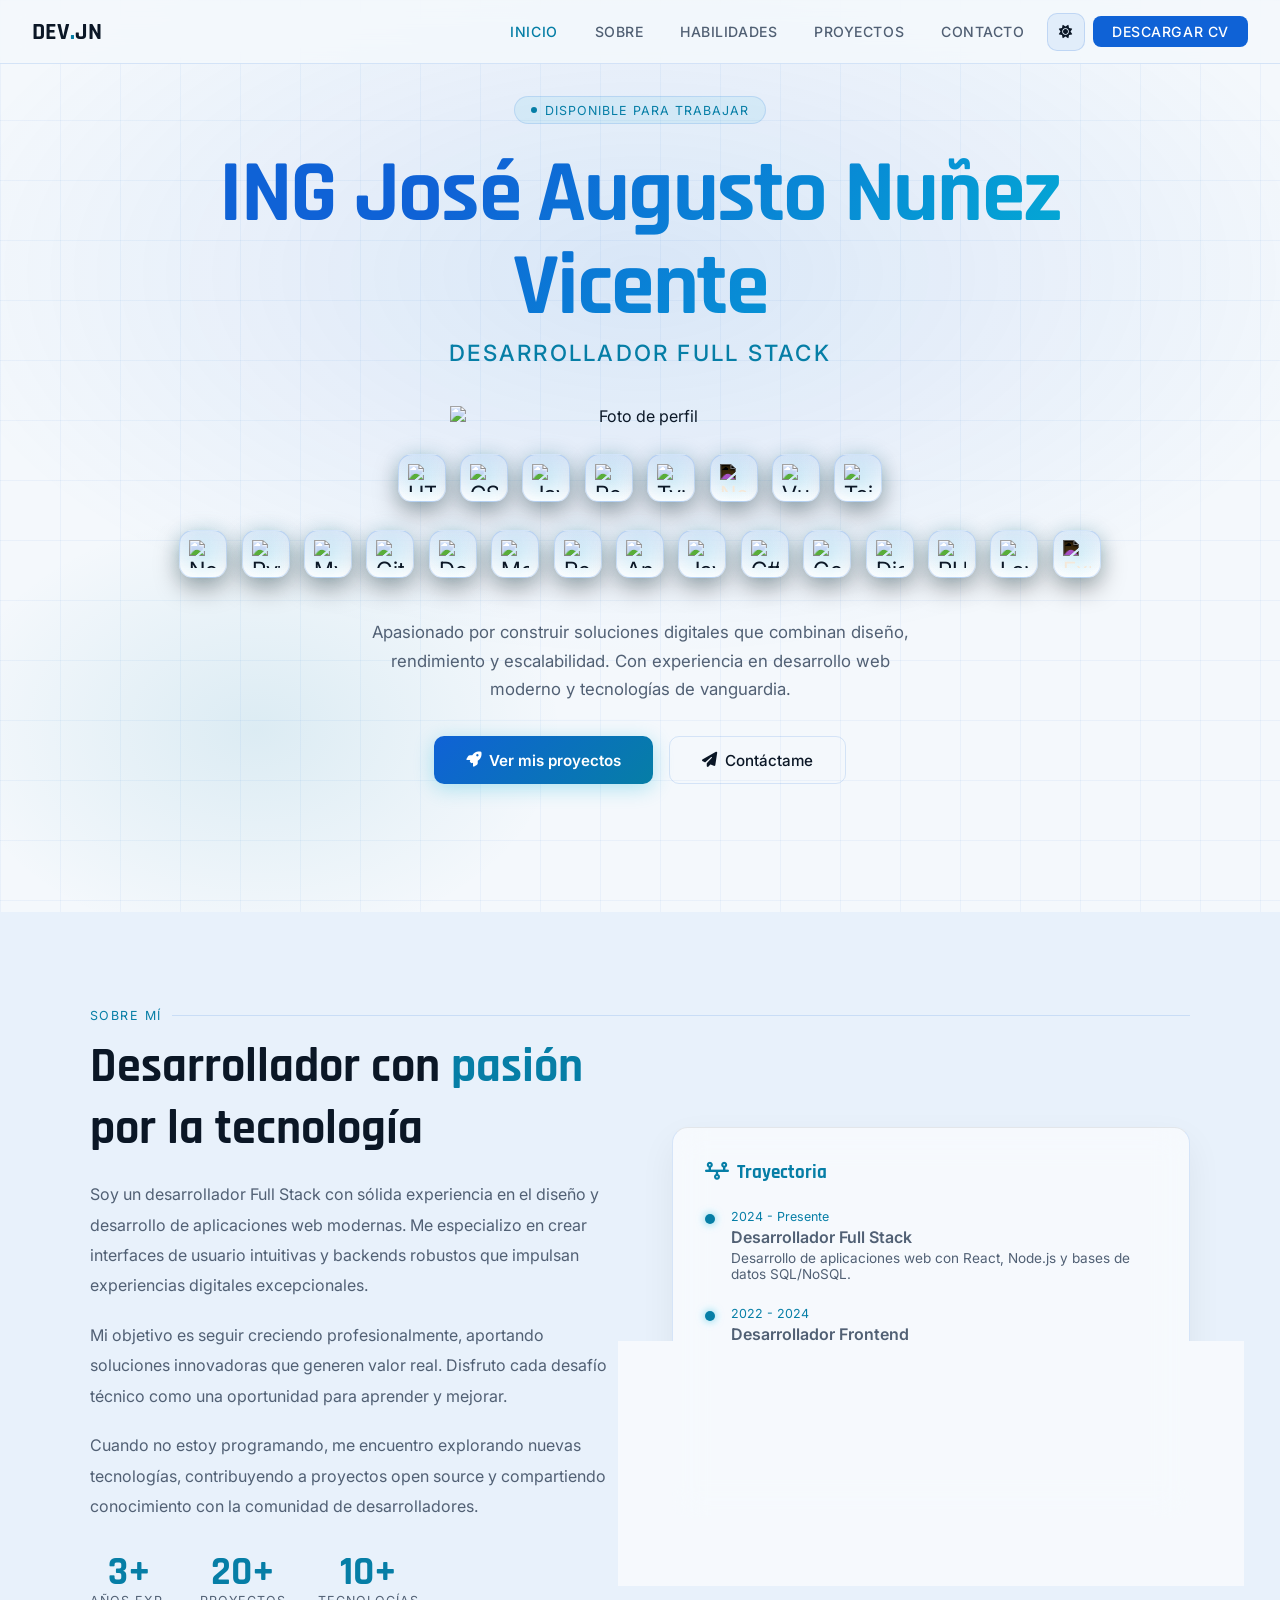
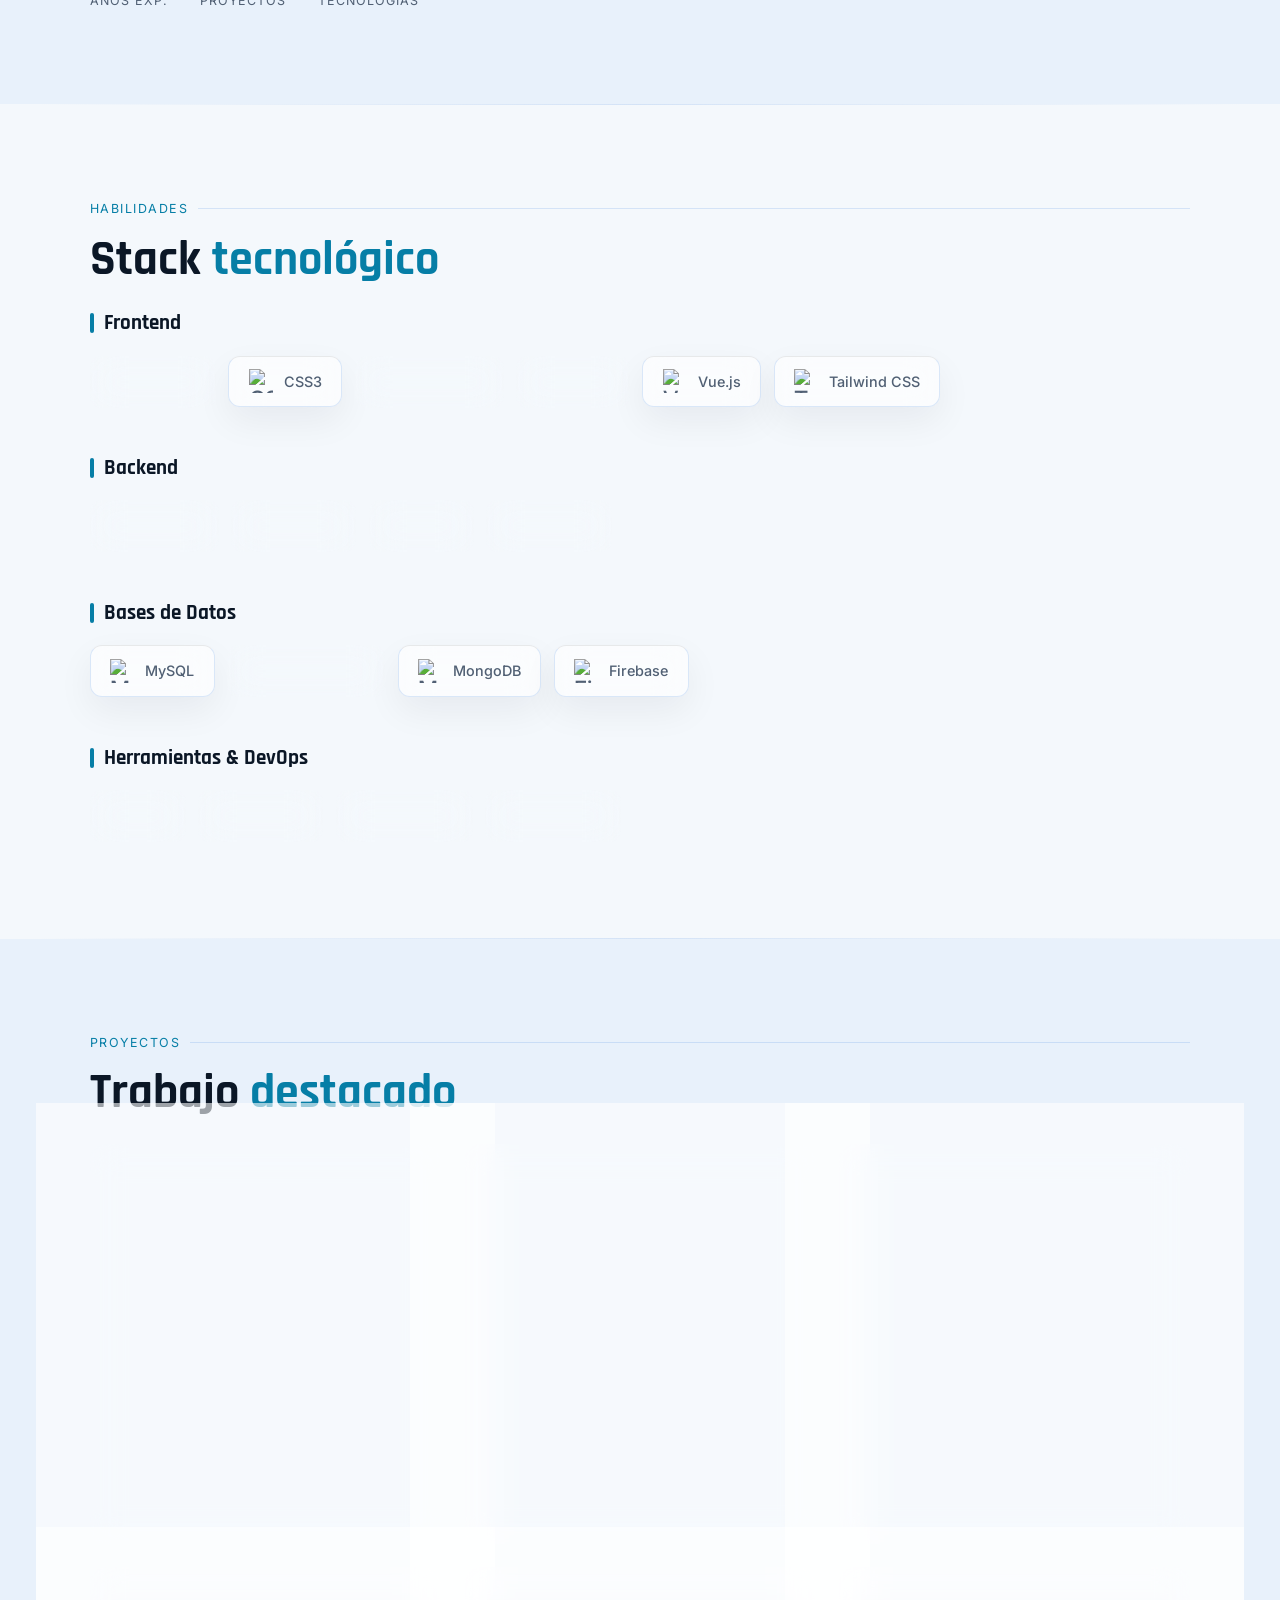
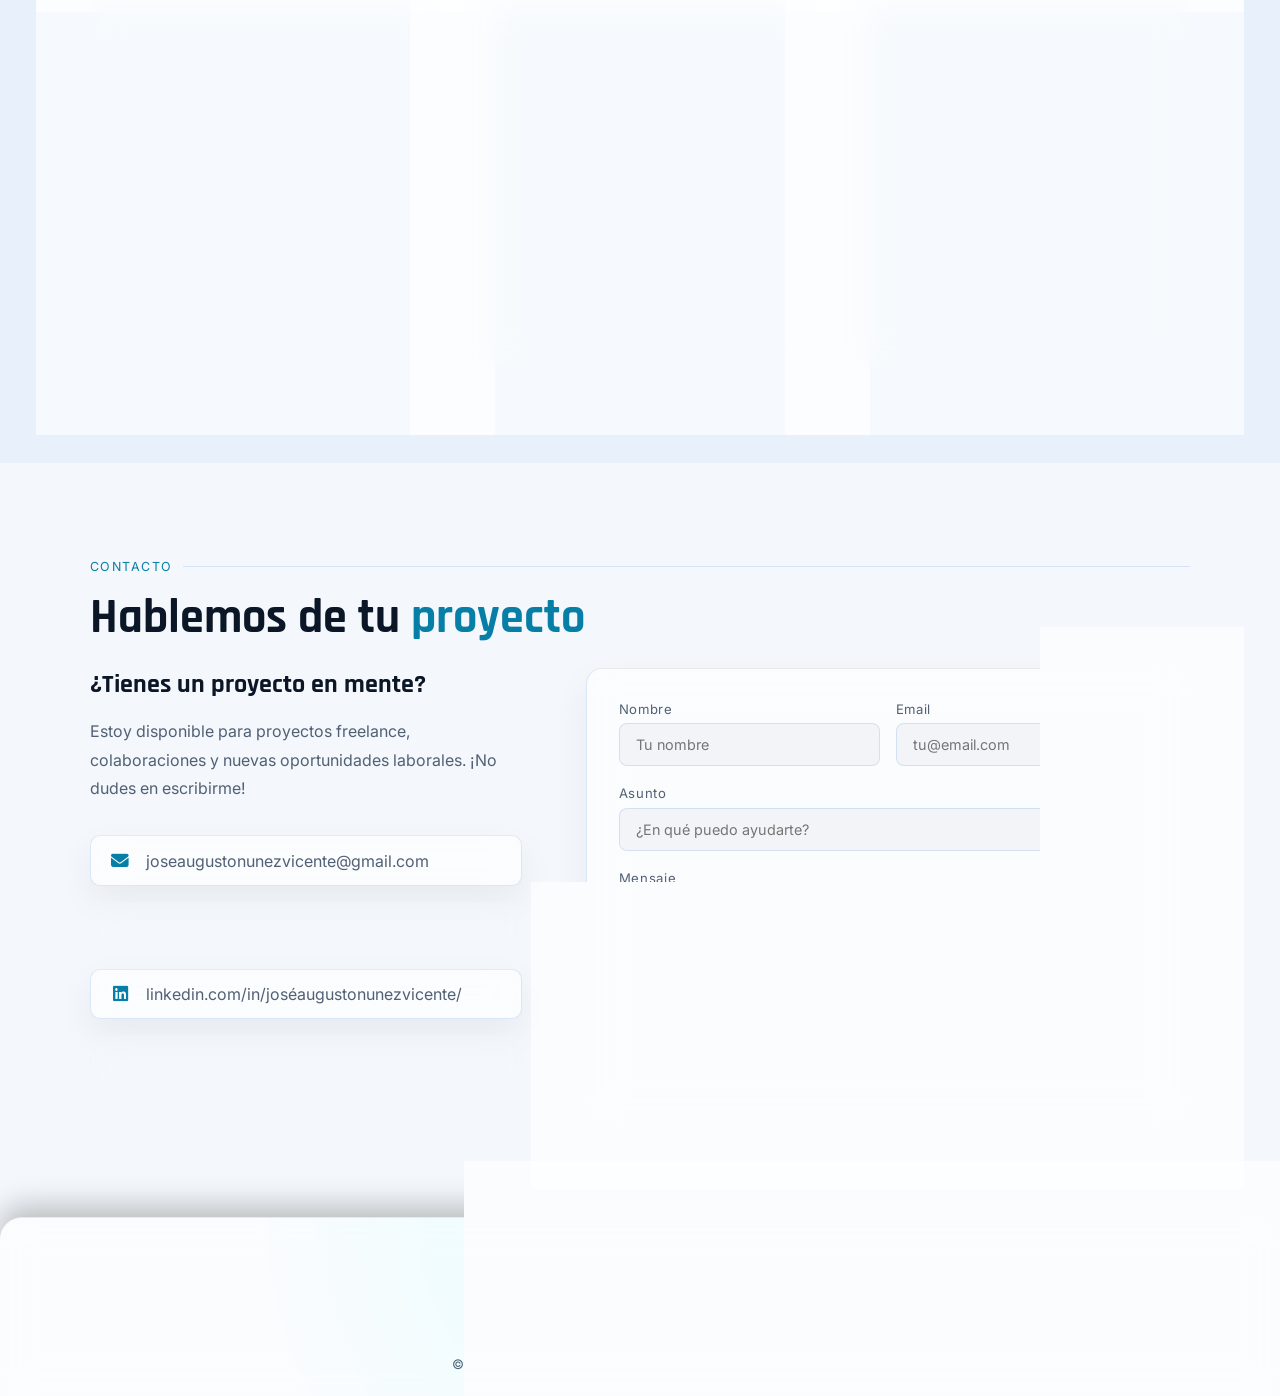
==== index.html @ e0c976ff "Update index.html" ====
<!doctype html>
<html lang="es">
<head>
  <meta charset="utf-8">
  <meta name="viewport" content="width=device-width, initial-scale=1">
  <title>Portfolio</title>
  <link rel="preconnect" href="https://fonts.googleapis.com">
  <link rel="preconnect" href="https://fonts.gstatic.com" crossorigin>
  <link href="https://fonts.googleapis.com/css2?family=Inter:wght@400;600&family=Rajdhani:wght@700&display=swap" rel="stylesheet">
  <link rel="stylesheet" href="https://cdnjs.cloudflare.com/ajax/libs/font-awesome/6.4.0/css/all.min.css">
  <link rel="stylesheet" href="styles.css">
</head>
<body>
  <header>
    <div class="logo">DEV<span>.</span>JN</div>
    <nav>
      <a href="#inicio">Inicio</a>
      <a href="#sobre-mi">Sobre</a>
      <a href="#habilidades">Habilidades</a>
      <a href="#proyectos">Proyectos</a>
      <a href="#contacto">Contacto</a>
      <button class="theme-toggle" type="button" aria-label="Cambiar tema" title="Cambiar tema">
        <i class="fas fa-moon"></i>
      </button>
      <a href="#contacto" class="nav-cta">Descargar CV</a>
    </nav>
  </header>

  <!-- FOTO NORMAL + ICONOS FLOTANTES -->
<section id="inicio">
  <div class="hero-bg"></div>
  <div class="grid-lines"></div>
  <div class="hero-content">
    <div class="hero-badge">
      <span>Disponible para trabajar</span>
    </div>
    <h1 class="hero-name">ING José Augusto Nuñez Vicente</h1>
    <p class="hero-role">Desarrollador Full Stack</p>

    <!-- ORBIT SYSTEM -->
    <div class="orbit-system">
      <div class="photo-container">
      <img src="https://github.com/joseaugustonunez/portafoliojosenunez/blob/main/perfil.png" alt="Foto de perfil" class="profile-photo">
      </div>

      <div class="orbit-layer orbit-layer-1" aria-hidden="true">
        <div class="orbit-item icon-r1-1">
          <div class="tech-icon" title="HTML5">
            <img src="https://cdn.jsdelivr.net/gh/devicons/devicon/icons/html5/html5-original.svg" width="28" height="28" alt="HTML5">
          </div>
        </div>
        <div class="orbit-item icon-r1-2">
          <div class="tech-icon" title="CSS3">
            <img src="https://cdn.jsdelivr.net/gh/devicons/devicon/icons/css3/css3-original.svg" width="28" height="28" alt="CSS3">
          </div>
        </div>
        <div class="orbit-item icon-r1-3">
          <div class="tech-icon" title="JavaScript">
            <img src="https://cdn.jsdelivr.net/gh/devicons/devicon/icons/javascript/javascript-original.svg" width="28" height="28" alt="JavaScript">
          </div>
        </div>
        <div class="orbit-item icon-r1-4">
          <div class="tech-icon" title="React">
            <img src="https://cdn.jsdelivr.net/gh/devicons/devicon/icons/react/react-original.svg" width="28" height="28" alt="React">
          </div>
        </div>
        <div class="orbit-item icon-r1-5">
          <div class="tech-icon" title="TypeScript">
            <img src="https://cdn.jsdelivr.net/gh/devicons/devicon/icons/typescript/typescript-original.svg" width="28" height="28" alt="TypeScript">
          </div>
        </div>
        <div class="orbit-item icon-r1-6">
          <div class="tech-icon" title="Next.js">
            <img src="https://cdn.jsdelivr.net/gh/devicons/devicon/icons/nextjs/nextjs-original.svg" width="28" height="28" alt="Next.js" style="filter:invert(1)">
          </div>
        </div>
        <div class="orbit-item icon-r1-7">
          <div class="tech-icon" title="Vue.js">
            <img src="https://cdn.jsdelivr.net/gh/devicons/devicon/icons/vuejs/vuejs-original.svg" width="28" height="28" alt="Vue.js">
          </div>
        </div>
        <div class="orbit-item icon-r1-8">
          <div class="tech-icon" title="Tailwind CSS">
            <img src="https://cdn.jsdelivr.net/gh/devicons/devicon/icons/tailwindcss/tailwindcss-original.svg" width="28" height="28" alt="Tailwind CSS">
          </div>
        </div>
      </div>

      <div class="orbit-layer orbit-layer-2" aria-hidden="true">
        <div class="orbit-item icon-r2-1">
          <div class="tech-icon" title="Node.js">
            <img src="https://cdn.jsdelivr.net/gh/devicons/devicon/icons/nodejs/nodejs-original.svg" width="28" height="28" alt="Node.js">
          </div>
        </div>
        <div class="orbit-item icon-r2-2">
          <div class="tech-icon" title="Python">
            <img src="https://cdn.jsdelivr.net/gh/devicons/devicon/icons/python/python-original.svg" width="28" height="28" alt="Python">
          </div>
        </div>
        <div class="orbit-item icon-r2-3">
          <div class="tech-icon" title="MySQL">
            <img src="https://cdn.jsdelivr.net/gh/devicons/devicon/icons/mysql/mysql-original.svg" width="28" height="28" alt="MySQL">
          </div>
        </div>
        <div class="orbit-item icon-r2-4">
          <div class="tech-icon" title="Git">
            <img src="https://cdn.jsdelivr.net/gh/devicons/devicon/icons/git/git-original.svg" width="28" height="28" alt="Git">
          </div>
        </div>
        <div class="orbit-item icon-r2-5">
          <div class="tech-icon" title="Docker">
            <img src="https://cdn.jsdelivr.net/gh/devicons/devicon/icons/docker/docker-original.svg" width="28" height="28" alt="Docker">
          </div>
        </div>
        <div class="orbit-item icon-r2-6">
          <div class="tech-icon" title="MongoDB">
            <img src="https://cdn.jsdelivr.net/gh/devicons/devicon/icons/mongodb/mongodb-original.svg" width="28" height="28" alt="MongoDB">
          </div>
        </div>
        <div class="orbit-item icon-r2-7">
          <div class="tech-icon" title="Redux">
            <img src="https://cdn.jsdelivr.net/gh/devicons/devicon/icons/redux/redux-original.svg" width="28" height="28" alt="Redux">
          </div>
        </div>
        <div class="orbit-item icon-r2-8">
          <div class="tech-icon" title="Angular">
            <img src="https://cdn.jsdelivr.net/gh/devicons/devicon/icons/angularjs/angularjs-original.svg" width="28" height="28" alt="Angular">
          </div>
        </div>
        <div class="orbit-item icon-r2-9">
          <div class="tech-icon" title="Java">
            <img src="https://cdn.jsdelivr.net/gh/devicons/devicon/icons/java/java-original.svg" width="28" height="28" alt="Java">
          </div>
        </div>
        <div class="orbit-item icon-r2-10">
          <div class="tech-icon" title="C#">
            <img src="https://cdn.jsdelivr.net/gh/devicons/devicon/icons/csharp/csharp-original.svg" width="28" height="28" alt="C#">
          </div>
        </div>
        <div class="orbit-item icon-r2-11">
          <div class="tech-icon" title="Go">
            <img src="https://cdn.jsdelivr.net/gh/devicons/devicon/icons/go/go-original.svg" width="28" height="28" alt="Go">
          </div>
        </div>
        <div class="orbit-item icon-r2-12">
          <div class="tech-icon" title="Django">
            <img src="https://cdn.jsdelivr.net/gh/devicons/devicon/icons/django/django-plain.svg" width="28" height="28" alt="Django">
          </div>
        </div>
        <div class="orbit-item icon-r2-13">
          <div class="tech-icon" title="PHP">
            <img src="https://cdn.jsdelivr.net/gh/devicons/devicon/icons/php/php-original.svg" width="28" height="28" alt="PHP">
          </div>
        </div>
        <div class="orbit-item icon-r2-14">
          <div class="tech-icon" title="Laravel">
            <img src="https://cdn.jsdelivr.net/gh/devicons/devicon/icons/laravel/laravel-original.svg" width="28" height="28" alt="Laravel">
          </div>
        </div>
        <div class="orbit-item icon-r2-15">
          <div class="tech-icon" title="Express.js">
            <img src="https://cdn.jsdelivr.net/gh/devicons/devicon/icons/express/express-original.svg" width="28" height="28" alt="Express.js" style="filter:invert(1)">
          </div>
        </div>
      </div>
    </div>

    <p class="hero-desc">
      Apasionado por construir soluciones digitales que combinan diseño, rendimiento y escalabilidad. Con experiencia en desarrollo web moderno y tecnologías de vanguardia.
    </p>
    <div class="hero-btns">
      <a href="#proyectos" class="btn-primary"><i class="fas fa-rocket"></i> Ver mis proyectos</a>
      <a href="#contacto" class="btn-outline"><i class="fas fa-paper-plane"></i> Contáctame</a>
    </div>
  </div>
</section>
      
<!-- ABOUT -->
<section id="sobre-mi" class="reveal">
  <div class="max-container">
    <div class="section-tag">Sobre mí</div>
    <div class="about-grid">
      <div class="about-text">
        <h2 class="section-title">Desarrollador con <span>pasión</span> por la tecnología</h2>
        <p>Soy un desarrollador Full Stack con sólida experiencia en el diseño y desarrollo de aplicaciones web modernas. Me especializo en crear interfaces de usuario intuitivas y backends robustos que impulsan experiencias digitales excepcionales.</p>
        <p>Mi objetivo es seguir creciendo profesionalmente, aportando soluciones innovadoras que generen valor real. Disfruto cada desafío técnico como una oportunidad para aprender y mejorar.</p>
        <p>Cuando no estoy programando, me encuentro explorando nuevas tecnologías, contribuyendo a proyectos open source y compartiendo conocimiento con la comunidad de desarrolladores.</p>
        <div class="stats-row">
          <div class="stat-item">
            <div class="stat-num">3+</div>
            <div class="stat-label">Años exp.</div>
          </div>
          <div class="stat-item">
            <div class="stat-num">20+</div>
            <div class="stat-label">Proyectos</div>
          </div>
          <div class="stat-item">
            <div class="stat-num">10+</div>
            <div class="stat-label">Tecnologías</div>
          </div>
        </div>
      </div>
      <div class="about-visual">
        <h3 style="font-family:'Rajdhani',sans-serif;margin-bottom:1.5rem;font-size:1.2rem;color:var(--cyan)">
          <i class="fas fa-timeline" style="margin-right:0.5rem"></i>Trayectoria
        </h3>
        <div class="timeline-item">
          <div class="tl-dot"></div>
          <div>
            <div class="tl-date">2024 - Presente</div>
            <div class="tl-title">Desarrollador Full Stack</div>
            <div class="tl-desc">Desarrollo de aplicaciones web con React, Node.js y bases de datos SQL/NoSQL.</div>
          </div>
        </div>
        <div class="timeline-item">
          <div class="tl-dot"></div>
          <div>
            <div class="tl-date">2022 - 2024</div>
            <div class="tl-title">Desarrollador Frontend</div>
            <div class="tl-desc">Creación de interfaces responsivas con HTML, CSS y JavaScript moderno.</div>
          </div>
        </div>
        <div class="timeline-item">
          <div class="tl-dot"></div>
          <div>
            <div class="tl-date">2021 - 2022</div>
            <div class="tl-title">Formación autodidacta</div>
            <div class="tl-desc">Cursos de desarrollo web, programación y tecnologías cloud.</div>
          </div>
        </div>
      </div>
    </div>
  </div>
</section>

<div class="section-divider"></div>

<!-- SKILLS -->
<section id="habilidades" class="reveal">
  <div class="max-container">
    <div class="section-tag">Habilidades</div>
    <h2 class="section-title">Stack <span>tecnológico</span></h2>
    <div class="skills-categories">
      <div class="skill-category">
        <h3>Frontend</h3>
        <div class="skills-grid">
          <div class="skill-card"><img src="https://cdn.jsdelivr.net/gh/devicons/devicon/icons/html5/html5-original.svg" class="skill-icon" width="24" height="24" alt="HTML5"> HTML5</div>
          <div class="skill-card"><img src="https://cdn.jsdelivr.net/gh/devicons/devicon/icons/css3/css3-original.svg" class="skill-icon" width="24" height="24" alt="CSS3"> CSS3</div>
          <div class="skill-card"><img src="https://cdn.jsdelivr.net/gh/devicons/devicon/icons/javascript/javascript-original.svg" class="skill-icon" width="24" height="24" alt="JS"> JavaScript</div>
          <div class="skill-card"><img src="https://cdn.jsdelivr.net/gh/devicons/devicon/icons/react/react-original.svg" class="skill-icon" width="24" height="24" alt="React"> React</div>
          <div class="skill-card"><img src="https://cdn.jsdelivr.net/gh/devicons/devicon/icons/vuejs/vuejs-original.svg" class="skill-icon" width="24" height="24" alt="Vue"> Vue.js</div>
          <div class="skill-card"><img src="https://cdn.jsdelivr.net/gh/devicons/devicon/icons/tailwindcss/tailwindcss-original.svg" class="skill-icon" width="24" height="24" alt="Tailwind"> Tailwind CSS</div>
        </div>
      </div>
      <div class="skill-category">
        <h3>Backend</h3>
        <div class="skills-grid">
          <div class="skill-card"><img src="https://cdn.jsdelivr.net/gh/devicons/devicon/icons/nodejs/nodejs-original.svg" class="skill-icon" width="24" height="24" alt="Node"> Node.js</div>
          <div class="skill-card"><img src="https://cdn.jsdelivr.net/gh/devicons/devicon/icons/python/python-original.svg" class="skill-icon" width="24" height="24" alt="Python"> Python</div>
          <div class="skill-card"><img src="https://cdn.jsdelivr.net/gh/devicons/devicon/icons/php/php-original.svg" class="skill-icon" width="24" height="24" alt="PHP"> PHP</div>
          <div class="skill-card"><img src="https://cdn.jsdelivr.net/gh/devicons/devicon/icons/laravel/laravel-original.svg" class="skill-icon" width="24" height="24" alt="Laravel"> Laravel</div>
        </div>
      </div>
      <div class="skill-category">
        <h3>Bases de Datos</h3>
        <div class="skills-grid">
          <div class="skill-card"><img src="https://cdn.jsdelivr.net/gh/devicons/devicon/icons/mysql/mysql-original.svg" class="skill-icon" width="24" height="24" alt="MySQL"> MySQL</div>
          <div class="skill-card"><img src="https://cdn.jsdelivr.net/gh/devicons/devicon/icons/postgresql/postgresql-original.svg" class="skill-icon" width="24" height="24" alt="PostgreSQL"> PostgreSQL</div>
          <div class="skill-card"><img src="https://cdn.jsdelivr.net/gh/devicons/devicon/icons/mongodb/mongodb-original.svg" class="skill-icon" width="24" height="24" alt="MongoDB"> MongoDB</div>
          <div class="skill-card"><img src="https://cdn.jsdelivr.net/gh/devicons/devicon/icons/firebase/firebase-plain.svg" class="skill-icon" width="24" height="24" alt="Firebase"> Firebase</div>
        </div>
      </div>
      <div class="skill-category">
        <h3>Herramientas & DevOps</h3>
        <div class="skills-grid">
          <div class="skill-card"><img src="https://cdn.jsdelivr.net/gh/devicons/devicon/icons/git/git-original.svg" class="skill-icon" width="24" height="24" alt="Git"> Git</div>
          <div class="skill-card"><img src="https://cdn.jsdelivr.net/gh/devicons/devicon/icons/github/github-original.svg" class="skill-icon" width="24" height="24" alt="GitHub" style="filter:invert(1)"> GitHub</div>
          <div class="skill-card"><img src="https://cdn.jsdelivr.net/gh/devicons/devicon/icons/postman/postman-plain.svg" class="skill-icon" width="24" height="24" alt="Postman"> Postman</div>
          <div class="skill-card"><img src="https://cdn.jsdelivr.net/gh/devicons/devicon/icons/vscode/vscode-original.svg" class="skill-icon" width="24" height="24" alt="VSCode"> VS Code</div>
        </div>
      </div>
    </div>
  </div>
</section>


<div class="section-divider"></div>

<!-- PROJECTS -->
<section id="proyectos" class="reveal">
  <div class="max-container">
    <div class="section-tag">Proyectos</div>
    <h2 class="section-title">Trabajo <span>destacado</span></h2>
    <div class="projects-grid">

      <div class="project-card">
        <div class="project-img" style="background: linear-gradient(135deg,#1a78e6,#00b4d8)">
          <div class="project-img-bg" style="background: url('data:image/svg+xml,<svg xmlns=%22http://www.w3.org/2000/svg%22><text y=%2280%22 font-size=%2280%22>🛒</text></svg>')"></div>
          <span>🛒</span>
        </div>
        <div class="project-body">
          <div class="project-tags"><span class="tag">React</span><span class="tag">Node.js</span><span class="tag">MongoDB</span></div>
          <h3 class="project-title">E-Commerce App</h3>
          <p class="project-desc">Plataforma de compras online con carrito de compras, pagos integrados y panel de administración completo.</p>
          <div class="project-links">
            <a href="#" class="proj-link"><i class="fas fa-external-link-alt"></i> Demo</a>
            <a href="#" class="proj-link"><i class="fab fa-github"></i> Código</a>
          </div>
        </div>
      </div>

      <div class="project-card">
        <div class="project-img" style="background: linear-gradient(135deg,#1e3a5f,#00b4d8)">
          <span>📊</span>
        </div>
        <div class="project-body">
          <div class="project-tags"><span class="tag">Vue.js</span><span class="tag">Python</span><span class="tag">PostgreSQL</span></div>
          <h3 class="project-title">Dashboard Analytics</h3>
          <p class="project-desc">Panel de análisis de datos en tiempo real con gráficos interactivos, reportes y exportación a PDF.</p>
          <div class="project-links">
            <a href="#" class="proj-link"><i class="fas fa-external-link-alt"></i> Demo</a>
            <a href="#" class="proj-link"><i class="fab fa-github"></i> Código</a>
          </div>
        </div>
      </div>

      <div class="project-card">
        <div class="project-img" style="background: linear-gradient(135deg,#0d2137,#1a78e6)">
          <span>💬</span>
        </div>
        <div class="project-body">
          <div class="project-tags"><span class="tag">Socket.io</span><span class="tag">Node.js</span><span class="tag">React</span></div>
          <h3 class="project-title">Chat en Tiempo Real</h3>
          <p class="project-desc">Aplicación de mensajería instantánea con salas de chat, notificaciones y soporte para archivos multimedia.</p>
          <div class="project-links">
            <a href="#" class="proj-link"><i class="fas fa-external-link-alt"></i> Demo</a>
            <a href="#" class="proj-link"><i class="fab fa-github"></i> Código</a>
          </div>
        </div>
      </div>

      <div class="project-card">
        <div class="project-img" style="background: linear-gradient(135deg,#0f2942,#00b4d8)">
          <span>🏥</span>
        </div>
        <div class="project-body">
          <div class="project-tags"><span class="tag">PHP</span><span class="tag">MySQL</span><span class="tag">Bootstrap</span></div>
          <h3 class="project-title">Sistema de Citas Médicas</h3>
          <p class="project-desc">Gestión de citas médicas con calendario interactivo, historial de pacientes y recordatorios automáticos.</p>
          <div class="project-links">
            <a href="#" class="proj-link"><i class="fas fa-external-link-alt"></i> Demo</a>
            <a href="#" class="proj-link"><i class="fab fa-github"></i> Código</a>
          </div>
        </div>
      </div>

      <div class="project-card">
        <div class="project-img" style="background: linear-gradient(135deg,#1a78e6,#0a1628)">
          <span>🎓</span>
        </div>
        <div class="project-body">
          <div class="project-tags"><span class="tag">React</span><span class="tag">Firebase</span><span class="tag">Tailwind</span></div>
          <h3 class="project-title">Plataforma Educativa</h3>
          <p class="project-desc">LMS con cursos en video, quizzes interactivos, seguimiento de progreso y certificados digitales.</p>
          <div class="project-links">
            <a href="#" class="proj-link"><i class="fas fa-external-link-alt"></i> Demo</a>
            <a href="#" class="proj-link"><i class="fab fa-github"></i> Código</a>
          </div>
        </div>
      </div>

      <div class="project-card">
        <div class="project-img" style="background: linear-gradient(135deg,#00b4d8,#0d1f3c)">
          <span>📱</span>
        </div>
        <div class="project-body">
          <div class="project-tags"><span class="tag">React Native</span><span class="tag">Node.js</span><span class="tag">MongoDB</span></div>
          <h3 class="project-title">App de Gestión de Tareas</h3>
          <p class="project-desc">Aplicación móvil para organización de proyectos con tableros Kanban, etiquetas y colaboración en equipo.</p>
          <div class="project-links">
            <a href="#" class="proj-link"><i class="fas fa-external-link-alt"></i> Demo</a>
            <a href="#" class="proj-link"><i class="fab fa-github"></i> Código</a>
          </div>
        </div>
      </div>

    </div>
  </div>
</section>

<!-- CONTACT -->
<section id="contacto" class="reveal">
  <div class="max-container">
    <div class="section-tag">Contacto</div>
    <h2 class="section-title">Hablemos de tu <span>proyecto</span></h2>
    <div class="contact-grid">
      <div class="contact-info">
        <h3>¿Tienes un proyecto en mente?</h3>
        <p>Estoy disponible para proyectos freelance, colaboraciones y nuevas oportunidades laborales. ¡No dudes en escribirme!</p>
        <div class="contact-links">
          <a href="mailto:joseaugustonunezvicente@gmail.com" class="contact-link">
            <i class="fas fa-envelope"></i>
            <span>joseaugustonunezvicente@gmail.com</span>
          </a>
          <a href="https://github.com/joseaugustonunez" target="_blank" class="contact-link">
            <i class="fab fa-github"></i>
            <span>github.com/joseaugustonunez</span>
          </a>
          <a href="https://www.linkedin.com/in/jos%C3%A9-augusto-n%C3%BA%C3%B1ez-vicente-37033625a/" target="_blank" class="contact-link">
            <i class="fab fa-linkedin"></i>
            <span>linkedin.com/in/joséaugustonunezvicente/</span>
          </a>
          <a href="https://wa.me/51965117624" target="_blank" class="contact-link">
            <i class="fab fa-whatsapp"></i>
            <span>+51 965 117 624</span>
          </a>
        </div>
      </div>
      <div class="contact-form">
        <div class="form-row">
          <div class="form-group">
            <label>Nombre</label>
            <input type="text" placeholder="Tu nombre">
          </div>
          <div class="form-group">
            <label>Email</label>
            <input type="email" placeholder="tu@email.com">
          </div>
        </div>
        <div class="form-group">
          <label>Asunto</label>
          <input type="text" placeholder="¿En qué puedo ayudarte?">
        </div>
        <div class="form-group">
          <label>Mensaje</label>
          <textarea placeholder="Cuéntame sobre tu proyecto..."></textarea>
        </div>
        <button class="btn-primary form-submit" onclick="handleFormSubmit(event)">
          <i class="fas fa-paper-plane"></i> Enviar mensaje
        </button>
      </div>
    </div>
  </div>
</section>

<!-- FOOTER -->
<footer>
  <div class="footer-inner">
    <div class="footer-logo">Dev<span>.</span>JN</div>
    <div class="social-links">
      <a href="#" class="social-link"><i class="fab fa-github"></i></a>
      <a href="#" class="social-link"><i class="fab fa-linkedin"></i></a>
      <a href="#" class="social-link"><i class="fab fa-twitter"></i></a>
      <a href="#" class="social-link"><i class="fab fa-instagram"></i></a>
    </div>
    <p class="footer-copy">© 2026 · Desarrollado por José Augusto Nuñez Vicente</p>
  </div>
</footer>

<script src="script.js"></script>
</body>
</html>
---- styles.css ----
:root {
    --bg-deep: #050d1a;
    --bg-mid: #0a1628;
    --bg-card: #0d1f3c;
    --blue-primary: #1a78e6;
    --cyan: #00b4d8;
    --cyan-light: #48cae4;
    --white: #ffffff;
    --gray: #8892a4;
    --border: rgba(0,180,216,0.2);
    --text-main: #ffffff;
    --text-muted: #8892a4;
    --surface-header: rgba(5,13,26,0.85);
    --surface-overlay: rgba(255,255,255,0.04);
    --page-gradient-a: rgba(26,120,230,0.18);
    --page-gradient-b: rgba(0,180,216,0.10);
    --page-gradient-c: rgba(0,180,216,0.04);
    --theme-toggle-bg: rgba(255,255,255,0.04);
    --theme-toggle-color: var(--white);
    --theme-toggle-border: var(--border);
    --theme-toggle-hover-bg: rgba(0,180,216,0.12);
  }
  body[data-theme='light'] {
    --bg-deep: #f4f8fc;
    --bg-mid: #e8f1fb;
    --bg-card: #ffffff;
    --blue-primary: #0f62d6;
    --cyan: #067ea6;
    --cyan-light: #0ea5c6;
    --white: #0b1726;
    --gray: #516074;
    --border: rgba(15,98,214,0.14);
    --text-main: #0b1726;
    --text-muted: #516074;
    --surface-header: rgba(244,248,252,0.86);
    --surface-overlay: rgba(11,23,38,0.03);
    --page-gradient-a: rgba(15,98,214,0.12);
    --page-gradient-b: rgba(6,126,166,0.10);
    --page-gradient-c: rgba(15,98,214,0.05);
    --theme-toggle-bg: rgba(15,98,214,0.08);
    --theme-toggle-color: #0b1726;
    --theme-toggle-border: rgba(15,98,214,0.16);
    --theme-toggle-hover-bg: rgba(15,98,214,0.16);
  }
  * { margin: 0; padding: 0; box-sizing: border-box; }
  html { scroll-behavior: smooth; }
  body {
    font-family: 'Inter', sans-serif;
    background: var(--bg-deep);
    color: var(--text-main);
    overflow-x: hidden;
    transition: background 0.3s ease, color 0.3s ease;
  }

  /* ---- HEADER ---- */
  header {
    position: fixed; top: 0; left: 0; width: 100%; z-index: 1000;
    padding: 0 2rem;
    background: var(--surface-header);
    backdrop-filter: blur(12px);
    border-bottom: 1px solid var(--border);
    display: flex; align-items: center; justify-content: space-between;
    height: 64px;
  }
  .logo {
    font-family: 'Rajdhani', sans-serif;
    font-size: 1.5rem; font-weight: 700;
    color: var(--white);
  }
  .logo span { color: var(--cyan); }
  nav { display: flex; gap: 0.5rem; align-items: center; }
  nav a {
    text-decoration: none; color: var(--gray);
    font-size: 0.88rem; font-weight: 500; letter-spacing: 0.04em;
    padding: 0.4rem 0.9rem; border-radius: 6px;
    transition: all 0.25s;
    text-transform: uppercase;
  }
  nav a:hover { color: var(--cyan); background: rgba(0,180,216,0.08); }
  .theme-toggle {
    width: 38px;
    height: 38px;
    border-radius: 10px;
    border: 1px solid var(--theme-toggle-border);
    background: var(--theme-toggle-bg);
    color: var(--theme-toggle-color);
    display: inline-flex;
    align-items: center;
    justify-content: center;
    cursor: pointer;
    transition: transform 0.25s ease, background 0.25s ease, border-color 0.25s ease, color 0.25s ease;
  }
  .theme-toggle:hover {
    background: var(--theme-toggle-hover-bg);
    transform: translateY(-1px);
  }
  .nav-cta {
    background: var(--blue-primary) !important;
    color: var(--white) !important;
    border-radius: 8px !important;
    padding: 0.45rem 1.2rem !important;
  }
  .nav-cta:hover { background: var(--cyan) !important; transform: translateY(-1px); }

  /* ---- HERO ---- */
  #inicio {
    min-height: 100vh;
    display: flex; align-items: center; justify-content: center;
    position: relative; overflow: hidden;
    padding-top: 64px;
  }
  .hero-bg {
    position: absolute; inset: 0;
    background: radial-gradient(ellipse 80% 60% at 50% 30%, var(--page-gradient-a) 0%, transparent 70%),
                radial-gradient(ellipse 40% 40% at 20% 80%, var(--page-gradient-b) 0%, transparent 60%);
  }
  .grid-lines {
    position: absolute; inset: 0;
    background-image: linear-gradient(var(--page-gradient-c) 1px, transparent 1px),
                      linear-gradient(90deg, var(--page-gradient-c) 1px, transparent 1px);
    background-size: 60px 60px;
  }
  .hero-content {
    position: relative; z-index: 2;
    display: flex; flex-direction: column; align-items: center;
    text-align: center;
    width: 100%; max-width: 1100px; padding: 2rem;
  }
  .hero-badge {
    display: inline-flex; align-items: center; gap: 0.5rem;
    border: 1px solid var(--border);
    background: rgba(0,180,216,0.08);
    padding: 0.35rem 1rem; border-radius: 99px;
    font-size: 0.78rem; color: var(--cyan);
    letter-spacing: 0.08em; text-transform: uppercase;
    margin-bottom: 1.5rem;
  }
  .hero-badge::before { content: ''; width: 6px; height: 6px; border-radius: 50%; background: var(--cyan); animation: pulse 1.5s infinite; }
  @keyframes pulse { 0%,100%{opacity:1;transform:scale(1)} 50%{opacity:0.5;transform:scale(1.3)} }

  .hero-name {
    font-family: 'Rajdhani', sans-serif;
    font-size: clamp(2.8rem, 7vw, 5.5rem);
    font-weight: 700; line-height: 1.05;
    letter-spacing: -0.02em;
    background: linear-gradient(135deg, #fff 40%, var(--cyan) 100%);
    background-clip: text;
    -webkit-background-clip: text; -webkit-text-fill-color: transparent;
    margin-bottom: 0.4rem;
  }
  .hero-role {
    font-size: clamp(1rem, 2.5vw, 1.4rem);
    color: var(--cyan); font-weight: 500;
    letter-spacing: 0.1em; text-transform: uppercase;
    margin-bottom: 2.5rem;
  }

  /* Orbit system */
  .orbit-system {
    position: relative;
    width: min(980px, 96vw);
    margin: 0 auto 2.5rem;
    display: flex;
    flex-direction: column;
    align-items: center;
    gap: 1.5rem;
  }

  .photo-container {
    position: relative;
    transform: none;
    width: min(380px, 78vw);
    border-radius: 0;
    border: none;
    background: transparent;
    box-shadow: none;
    overflow: visible;
    z-index: 5;
  }
  .photo-container img { display: block; width: 100%; height: auto; object-fit: contain; background: transparent; }

  .orbit-layer {
    position: relative;
    inset: auto;
    overflow: visible;
    display: flex;
    flex-wrap: wrap;
    justify-content: center;
    gap: 0.9rem;
    width: 100%;
  }
  .orbit-layer-1 { animation: none; margin-top: 0.25rem; }
  .orbit-layer-2 { animation: none; margin-top: 0.25rem; }
  @keyframes orbitSpin {
    from { transform: rotate(0deg); }
    to { transform: rotate(360deg); }
  }

  .orbit-item {
    position: static;
    width: auto;
    height: auto;
    transform: none !important;
  }

  .orbit-item .tech-icon {
    position: static;
    width: 48px;
    height: 48px;
    background: linear-gradient(180deg, rgba(255,255,255,0.08), rgba(255,255,255,0.03));
    border: 1px solid rgba(0,180,216,0.24);
    border-radius: 14px;
    display: flex;
    align-items: center;
    justify-content: center;
    font-size: 1.4rem;
    box-shadow: 0 10px 24px rgba(0,0,0,0.34), 0 0 22px rgba(0,180,216,0.12);
    backdrop-filter: blur(10px);
    animation: none;
    transition: transform 0.3s ease, box-shadow 0.3s ease, border-color 0.3s ease;
  }
  @keyframes bob {
    0%, 100% { transform: translate(-50%, -50%); }
    50% { transform: translate(-50%, calc(-50% - 10px)); }
  }

  .tech-icon img { position: relative; z-index: 1; }
  .tech-icon::after {
    content: '';
    position: absolute;
    inset: -8px;
    border-radius: inherit;
    background: radial-gradient(circle, rgba(0,180,216,0.18) 0%, transparent 68%);
    opacity: 0.65;
    z-index: 0;
  }
  .tech-icon:hover {
    border-color: var(--cyan);
    box-shadow: 0 14px 30px rgba(0,0,0,0.4), 0 0 28px rgba(0,180,216,0.24);
    transform: scale(1.08);
  }

  .icon-r1-1 { transform: rotate(0deg) translateX(170px); }
  .icon-r1-2 { transform: rotate(90deg) translateX(170px); }
  .icon-r1-3 { transform: rotate(180deg) translateX(170px); }
  .icon-r1-4 { transform: rotate(270deg) translateX(170px); }
  .icon-r1-5 { transform: rotate(45deg) translateX(170px); }
  .icon-r1-6 { transform: rotate(225deg) translateX(170px); }
  .icon-r1-7 { transform: rotate(135deg) translateX(170px); }
  .icon-r1-8 { transform: rotate(315deg) translateX(170px); }

  .icon-r2-1 { transform: rotate(0deg) translateX(225px); }
  .icon-r2-2 { transform: rotate(60deg) translateX(225px); }
  .icon-r2-3 { transform: rotate(120deg) translateX(225px); }
  .icon-r2-4 { transform: rotate(180deg) translateX(225px); }
  .icon-r2-5 { transform: rotate(240deg) translateX(225px); }
  .icon-r2-6 { transform: rotate(300deg) translateX(225px); }
  .icon-r2-7 { transform: rotate(30deg) translateX(225px); }
  .icon-r2-8 { transform: rotate(330deg) translateX(225px); }
  .icon-r2-9 { transform: rotate(15deg) translateX(225px); }
  .icon-r2-10 { transform: rotate(75deg) translateX(225px); }
  .icon-r2-11 { transform: rotate(165deg) translateX(225px); }
  .icon-r2-12 { transform: rotate(255deg) translateX(225px); }
  .icon-r2-13 { transform: rotate(45deg) translateX(225px); }
  .icon-r2-14 { transform: rotate(135deg) translateX(225px); }
  .icon-r2-15 { transform: rotate(225deg) translateX(225px); }


  .hero-desc {
    max-width: 560px; color: var(--text-muted);
    font-size: 1.05rem; line-height: 1.7;
    margin-bottom: 2rem;
  }
  .hero-btns { display: flex; gap: 1rem; flex-wrap: wrap; justify-content: center; }
  .btn-primary {
    background: linear-gradient(135deg, var(--blue-primary), var(--cyan));
    color: #fff; border: none; padding: 0.85rem 2rem;
    border-radius: 10px; font-size: 0.95rem; font-weight: 600;
    cursor: pointer; text-decoration: none;
    transition: all 0.3s; box-shadow: 0 4px 20px rgba(0,180,216,0.3);
    display: inline-flex; align-items: center; gap: 0.5rem;
  }
  .btn-primary:hover { transform: translateY(-3px); box-shadow: 0 8px 30px rgba(0,180,216,0.4); }
  .btn-outline {
    background: transparent; color: var(--white);
    border: 1px solid var(--border);
    padding: 0.85rem 2rem; border-radius: 10px;
    font-size: 0.95rem; font-weight: 500;
    cursor: pointer; text-decoration: none;
    transition: all 0.3s;
    display: inline-flex; align-items: center; gap: 0.5rem;
  }
  .btn-outline:hover { border-color: var(--cyan); color: var(--cyan); transform: translateY(-3px); }

  /* ---- SECTIONS COMMON ---- */
  section { padding: 6rem 2rem; position: relative; }
  .section-tag {
    font-size: 0.78rem; color: var(--cyan); letter-spacing: 0.12em;
    text-transform: uppercase; margin-bottom: 0.8rem;
    display: flex; align-items: center; gap: 0.6rem;
  }
  .section-tag::after { content:''; flex:1; height:1px; background: var(--border); }
  .section-title {
    font-family: 'Rajdhani', sans-serif;
    font-size: clamp(2rem, 4vw, 3rem);
    font-weight: 700; margin-bottom: 1.2rem;
  }
  .section-title span { color: var(--cyan); }
  .max-container { max-width: 1100px; margin: 0 auto; }

  /* ---- ABOUT ---- */
  #sobre-mi { background: var(--bg-mid); }
  .about-grid {
    display: grid; grid-template-columns: 1fr 1fr;
    gap: 4rem; align-items: center;
  }
  .about-text p { color: var(--gray); line-height: 1.9; margin-bottom: 1.2rem; }
  .stats-row { display: flex; gap: 2rem; margin-top: 2rem; flex-wrap: wrap; }
  .stat-item { text-align: center; }
  .stat-num {
    font-family: 'Rajdhani', sans-serif;
    font-size: 2.5rem; font-weight: 700; color: var(--cyan); line-height: 1;
  }
  .stat-label { font-size: 0.78rem; color: var(--gray); text-transform: uppercase; letter-spacing: 0.08em; }
  .about-visual {
    background: var(--bg-card); border: 1px solid var(--border);
    border-radius: 16px; padding: 2rem;
  }
  .timeline-item {
    display: flex; gap: 1rem; margin-bottom: 1.5rem; align-items: flex-start;
  }
  .tl-dot {
    width: 10px; height: 10px; border-radius: 50%; background: var(--cyan);
    margin-top: 5px; flex-shrink: 0;
    box-shadow: 0 0 8px rgba(0,180,216,0.6);
  }
  .tl-date { font-size: 0.78rem; color: var(--cyan); margin-bottom: 0.2rem; }
  .tl-title { font-weight: 600; margin-bottom: 0.2rem; }
  .tl-desc { font-size: 0.85rem; color: var(--gray); }

  /* ---- SKILLS ---- */
  #habilidades { background: var(--bg-deep); }
  .skills-categories { display: flex; flex-direction: column; gap: 3rem; }
  .skill-category h3 {
    font-family: 'Rajdhani', sans-serif; font-size: 1.3rem;
    color: var(--cyan); margin-bottom: 1.2rem;
    display: flex; align-items: center; gap: 0.6rem;
  }
  .skill-category h3::before { content:''; width: 4px; height: 20px; background: var(--cyan); border-radius: 2px; }
  .skills-grid {
    display: flex; flex-wrap: wrap; gap: 0.8rem;
  }
  .skill-card {
    background: var(--bg-card); border: 1px solid var(--border);
    border-radius: 12px; padding: 0.8rem 1.2rem;
    display: flex; align-items: center; gap: 0.7rem;
    font-size: 0.9rem; font-weight: 500;
    transition: all 0.3s; cursor: default;
  }
  .skill-card:hover {
    border-color: var(--cyan); transform: translateY(-4px);
    box-shadow: 0 8px 24px rgba(0,180,216,0.15);
  }
  .skill-card i, .skill-icon { font-size: 1.4rem; }

  /* ---- PROJECTS ---- */
  #proyectos { background: var(--bg-mid); }
  .projects-grid {
    display: grid; grid-template-columns: repeat(auto-fill, minmax(320px,1fr));
    gap: 1.5rem;
  }
  .project-card {
    background: var(--bg-card); border: 1px solid var(--border);
    border-radius: 16px; overflow: hidden;
    transition: all 0.35s; position: relative;
  }
  .project-card:hover { transform: translateY(-8px); border-color: var(--cyan); box-shadow: 0 20px 50px rgba(0,180,216,0.15); }
  .project-img {
    width: 100%; height: 180px;
    display: flex; align-items: center; justify-content: center;
    font-size: 4rem; position: relative; overflow: hidden;
  }
  .project-img-bg {
    position: absolute; inset: 0;
    opacity: 0.15;
  }
  .project-body { padding: 1.5rem; }
  .project-tags { display: flex; gap: 0.5rem; flex-wrap: wrap; margin-bottom: 0.8rem; }
  .tag {
    font-size: 0.72rem; color: var(--cyan); background: rgba(0,180,216,0.1);
    border: 1px solid rgba(0,180,216,0.2); padding: 0.2rem 0.6rem; border-radius: 99px;
  }
  .project-title { font-family: 'Rajdhani', sans-serif; font-size: 1.3rem; font-weight: 700; margin-bottom: 0.5rem; }
  .project-desc { font-size: 0.85rem; color: var(--gray); line-height: 1.6; margin-bottom: 1.2rem; }
  .project-links { display: flex; gap: 0.8rem; }
  .proj-link {
    font-size: 0.82rem; color: var(--cyan); text-decoration: none;
    display: flex; align-items: center; gap: 0.4rem; font-weight: 500;
    transition: opacity 0.2s;
  }
  .proj-link:hover { opacity: 0.7; }

  /* ---- CONTACT ---- */
  #contacto { background: var(--bg-deep); }
  .contact-grid { display: grid; grid-template-columns: 1fr 1.4fr; gap: 4rem; align-items: start; }
  .contact-info h3 { font-family: 'Rajdhani', sans-serif; font-size: 1.6rem; margin-bottom: 1rem; }
  .contact-info p { color: var(--gray); line-height: 1.8; margin-bottom: 2rem; }
  .contact-links { display: flex; flex-direction: column; gap: 1rem; }
  .contact-link {
    display: flex; align-items: center; gap: 1rem;
    color: var(--white); text-decoration: none;
    padding: 0.9rem 1.2rem; border-radius: 10px;
    border: 1px solid var(--border); background: var(--bg-card);
    transition: all 0.3s;
  }
  .contact-link:hover { border-color: var(--cyan); transform: translateX(6px); }
  .contact-link i { color: var(--cyan); font-size: 1.1rem; width: 20px; text-align: center; }
  .contact-form { background: var(--bg-card); border: 1px solid var(--border); border-radius: 16px; padding: 2rem; }
  .form-group { margin-bottom: 1.2rem; }
  .form-row { display: grid; grid-template-columns: 1fr 1fr; gap: 1rem; }
  label { display: block; font-size: 0.82rem; color: var(--gray); margin-bottom: 0.4rem; letter-spacing: 0.05em; }
  input, textarea, select {
    width: 100%; background: rgba(255,255,255,0.04);
    border: 1px solid var(--border); border-radius: 8px;
    padding: 0.75rem 1rem; color: var(--white);
    font-family: 'Inter', sans-serif; font-size: 0.9rem;
    transition: border-color 0.3s; outline: none;
  }
  input:focus, textarea:focus { border-color: var(--cyan); background: rgba(0,180,216,0.05); }
  textarea { resize: vertical; min-height: 120px; }
  .form-submit { width: 100%; margin-top: 0.5rem; }

  /* ---- FOOTER ---- */
footer {
  background: rgba(15, 18, 25, 0.55);
  backdrop-filter: blur(16px);
  -webkit-backdrop-filter: blur(16px);

  border-top: 1px solid rgba(255, 255, 255, 0.08);
  border-top-left-radius: 22px;
  border-top-right-radius: 22px;

  padding: 2.5rem 2rem 1.5rem;
  text-align: center;

  box-shadow: 0 -10px 30px rgba(0, 0, 0, 0.25);
  position: relative;
  overflow: hidden;
}
footer::before {
  content: "";
  position: absolute;
  inset: 0;
  background: radial-gradient(
    circle at top center,
    rgba(0, 255, 255, 0.08),
    transparent 60%
  );
  pointer-events: none;
}
  .footer-inner {
    max-width: 1100px;
    margin: 0 auto;
    display: flex;
    flex-direction: column;
    align-items: center;
    gap: 1rem;
  }
  .footer-logo {
    font-family: 'Rajdhani', sans-serif;
    font-size: 1.3rem;
    font-weight: 700;
    letter-spacing: 0.05em;
  }
  .footer-logo span { color: var(--cyan); }
  .social-links { display: flex; gap: 0.9rem; flex-wrap: wrap; justify-content: center; }
  .social-link {
    width: 40px; height: 40px; border-radius: 10px;
    border: 1px solid var(--border);
    background: var(--bg-card);
    display: flex; align-items: center; justify-content: center;
    color: var(--gray); text-decoration: none; font-size: 1rem;
    position: relative; overflow: hidden;
    transition: transform 0.25s ease, box-shadow 0.25s ease, border-color 0.25s ease, color 0.25s ease, background 0.25s ease;
  }
  .social-link::before {
    content: '';
    position: absolute;
    inset: 0;
    opacity: 0;
    transition: opacity 0.25s ease;
  }
  .social-link:nth-child(1) { color: #ffffff; }
  .social-link:nth-child(1)::before { background: linear-gradient(135deg, #24292e, #111827); }
  .social-link:nth-child(2) { color: #0a66c2; }
  .social-link:nth-child(2)::before { background: linear-gradient(135deg, #0a66c2, #084b93); }
  .social-link:nth-child(3) { color: #1da1f2; }
  .social-link:nth-child(3)::before { background: linear-gradient(135deg, #1da1f2, #0f85d0); }
  .social-link:nth-child(4) { color: #e1306c; }
  .social-link:nth-child(4)::before { background: linear-gradient(135deg, #e1306c, #c61f57); }
  .social-link:hover {
    transform: translateY(-4px) scale(1.04);
    border-color: var(--cyan);
    box-shadow: 0 10px 22px rgba(0,0,0,0.22);
    color: #fff;
  }
  .social-link:hover::before { opacity: 1; }
  .social-link i { position: relative; z-index: 1; }
  .footer-copy {
    font-size: 0.82rem;
    color: var(--gray);
    letter-spacing: 0.04em;
  }

  body[data-theme='light'] .social-link {
    background: var(--bg-card);
    border-color: var(--border);
  }

  body[data-theme='light'] .project-card,
  body[data-theme='light'] .contact-form,
  body[data-theme='light'] .about-visual,
  body[data-theme='light'] .skill-card,
  body[data-theme='light'] .contact-link {
    box-shadow: 0 14px 36px rgba(11,23,38,0.06);
  }

body[data-theme='light'] .hero-name {
  background: linear-gradient(135deg, #0f62d6 30%, #00bcd4 100%);
  -webkit-background-clip: text;
  -webkit-text-fill-color: transparent;
}
  body[data-theme='light'] .section-title,
  body[data-theme='light'] .project-title,
  body[data-theme='light'] .contact-info h3,
  body[data-theme='light'] .skill-category h3,
  body[data-theme='light'] .footer-logo,
  body[data-theme='light'] .logo {
    color: var(--text-main);
  }

  body[data-theme='light'] .about-visual,
  body[data-theme='light'] .contact-form,
  body[data-theme='light'] .project-card,
  body[data-theme='light'] .skill-card,
  body[data-theme='light'] .contact-link,
 body[data-theme='light'] footer {
  background: rgba(255, 255, 255, 0.6);
  backdrop-filter: blur(16px);
  -webkit-backdrop-filter: blur(16px);
  border-top: 1px solid rgba(0, 0, 0, 0.08);
}
  body[data-theme='light'] .photo-container {
    background: transparent;
    box-shadow: none;
  }

  body[data-theme='light'] .nav-cta {
    color: #ffffff !important;
  }

  body[data-theme='light'] input,
  body[data-theme='light'] textarea,
  body[data-theme='light'] select {
    background: rgba(11,23,38,0.03);
    color: var(--text-main);
  }

  body[data-theme='light'] .tech-icon {
    background: linear-gradient(180deg, rgba(15,98,214,0.08), rgba(255,255,255,0.9));
    border-color: rgba(15,98,214,0.16);
  }

  body[data-theme='light'] .footer-copy,
  body[data-theme='light'] .project-desc,
  body[data-theme='light'] .tl-desc,
  body[data-theme='light'] .about-text p,
  body[data-theme='light'] .contact-info p,
  body[data-theme='light'] .tl-title,
  body[data-theme='light'] .stat-label,
  body[data-theme='light'] .proj-link,
  body[data-theme='light'] .skill-card,
  body[data-theme='light'] .contact-link {
    color: var(--text-muted);
  }

  /* Divider */
  .section-divider {
    height: 1px; background: linear-gradient(90deg, transparent, var(--border), transparent);
    margin: 0 2rem;
  }

  /* Scroll reveal */
  .reveal { opacity: 0; transform: translateY(30px); transition: opacity 0.7s, transform 0.7s; }
  .reveal.visible { opacity: 1; transform: none; }

  /* Responsive */
  @media(max-width:768px){
    .about-grid, .contact-grid { grid-template-columns: 1fr; gap: 2rem; }
    .form-row { grid-template-columns: 1fr; }
    nav a:not(.nav-cta) { display: none; }
    .orbit-system { width: min(100%, 96vw); }
    .photo-container { width: min(340px, 84vw); }
    .orbit-item .tech-icon { width: 42px; height: 42px; }
    .theme-toggle { width: 34px; height: 34px; }
    footer { padding: 2rem 1rem 1.25rem; }
    .footer-inner { gap: 0.9rem; }
    .social-link { width: 38px; height: 38px; }
  }
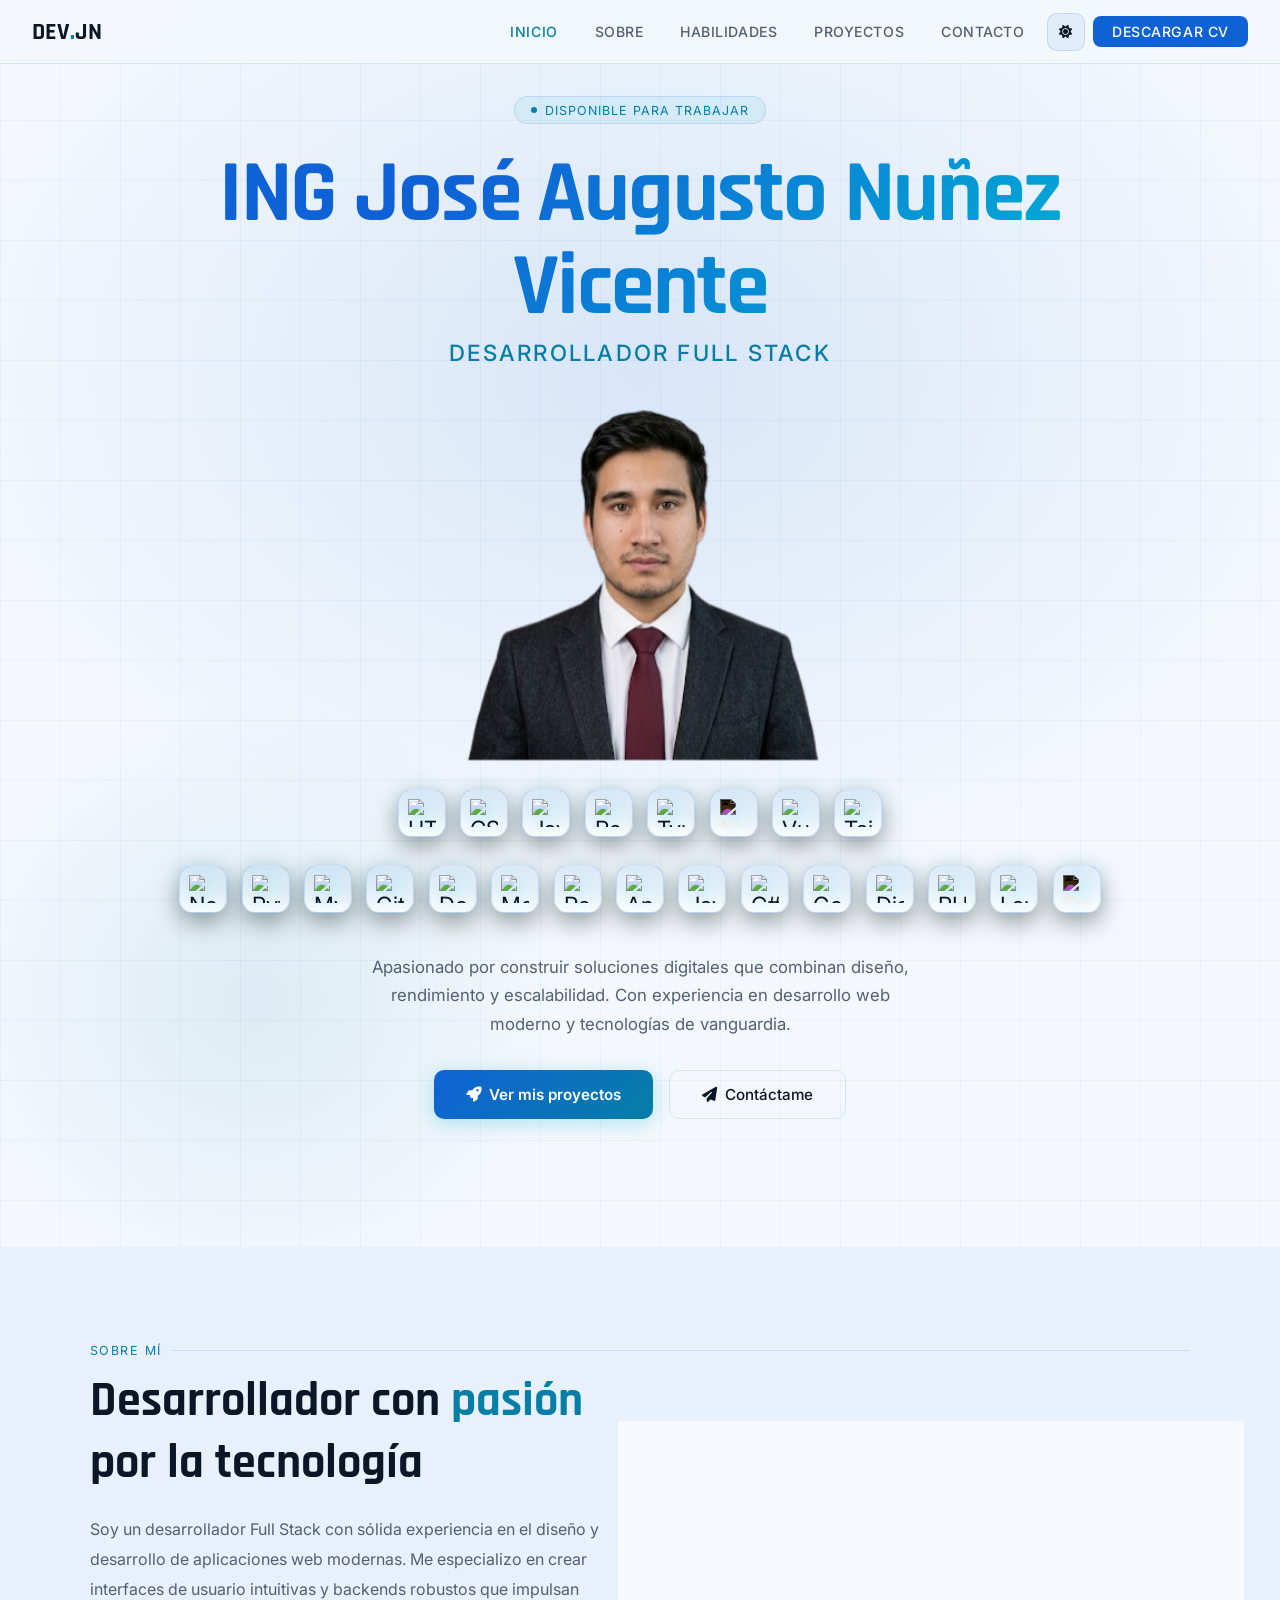
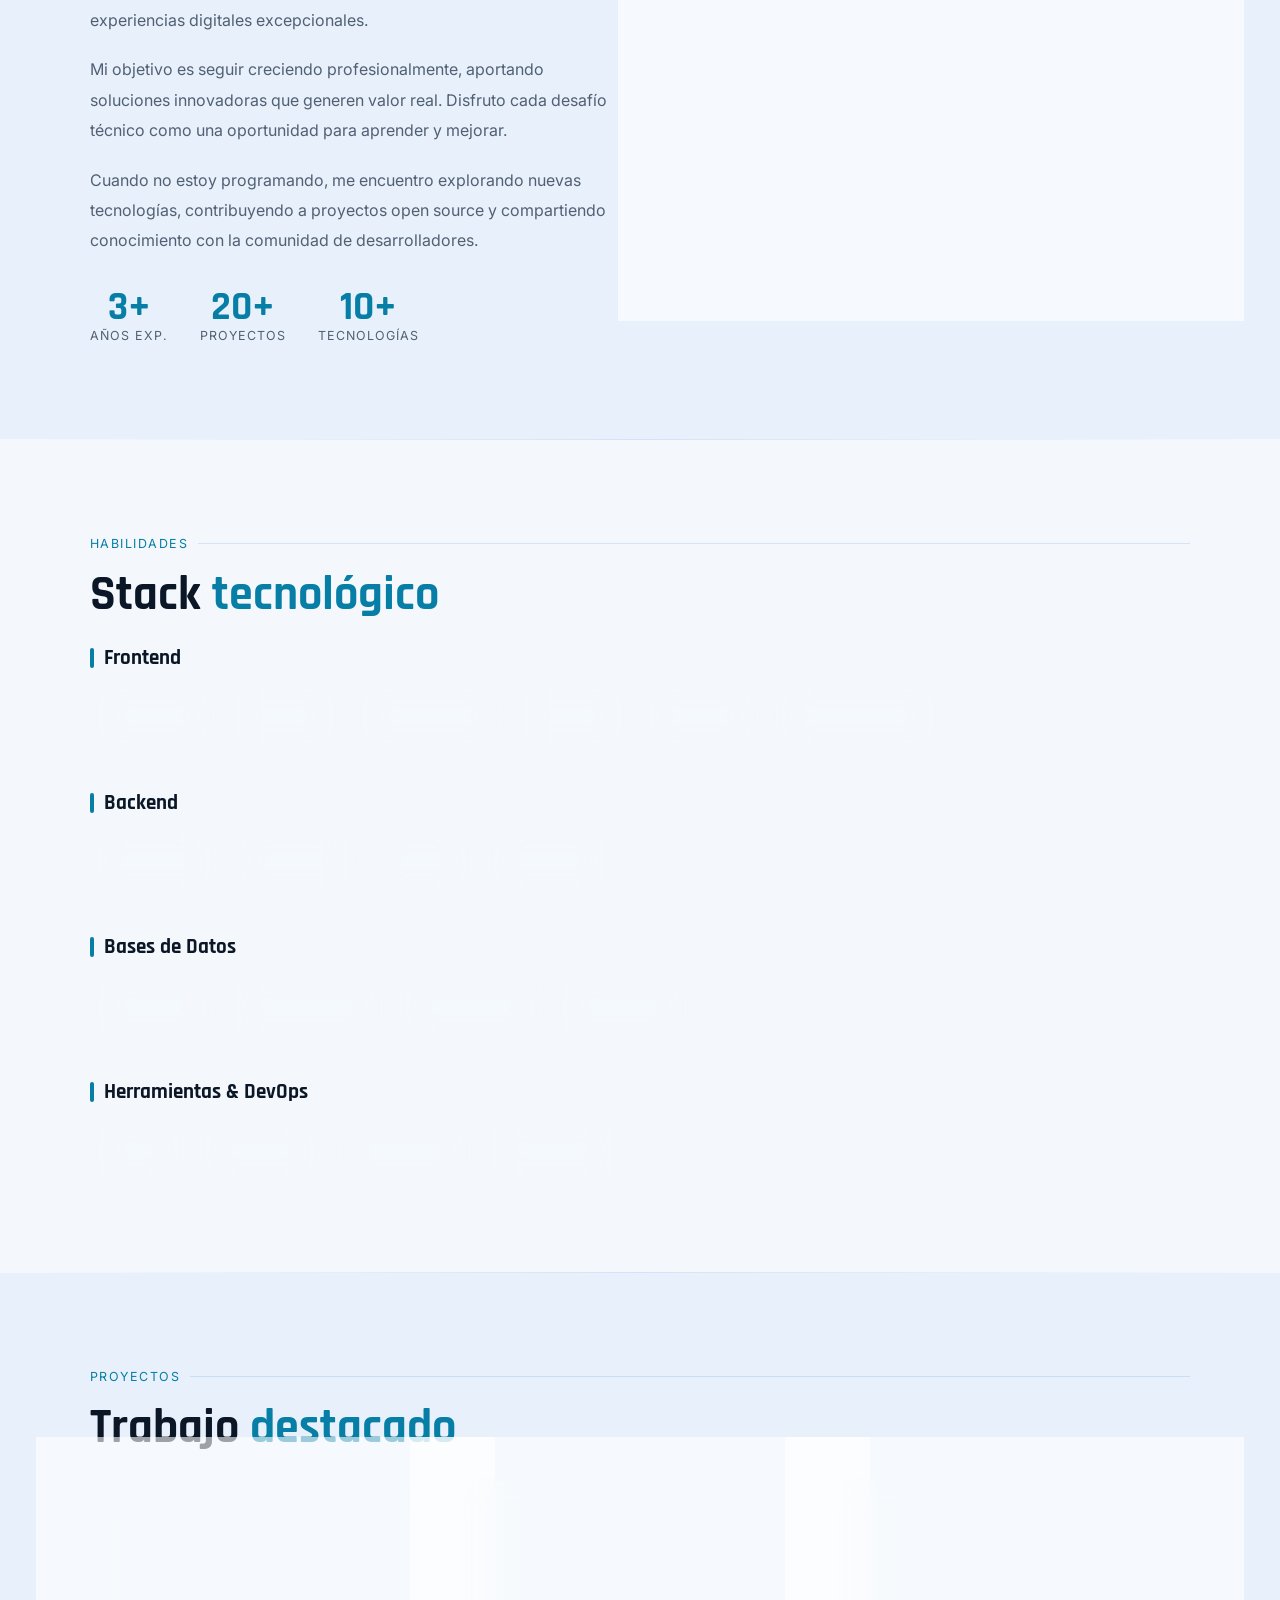
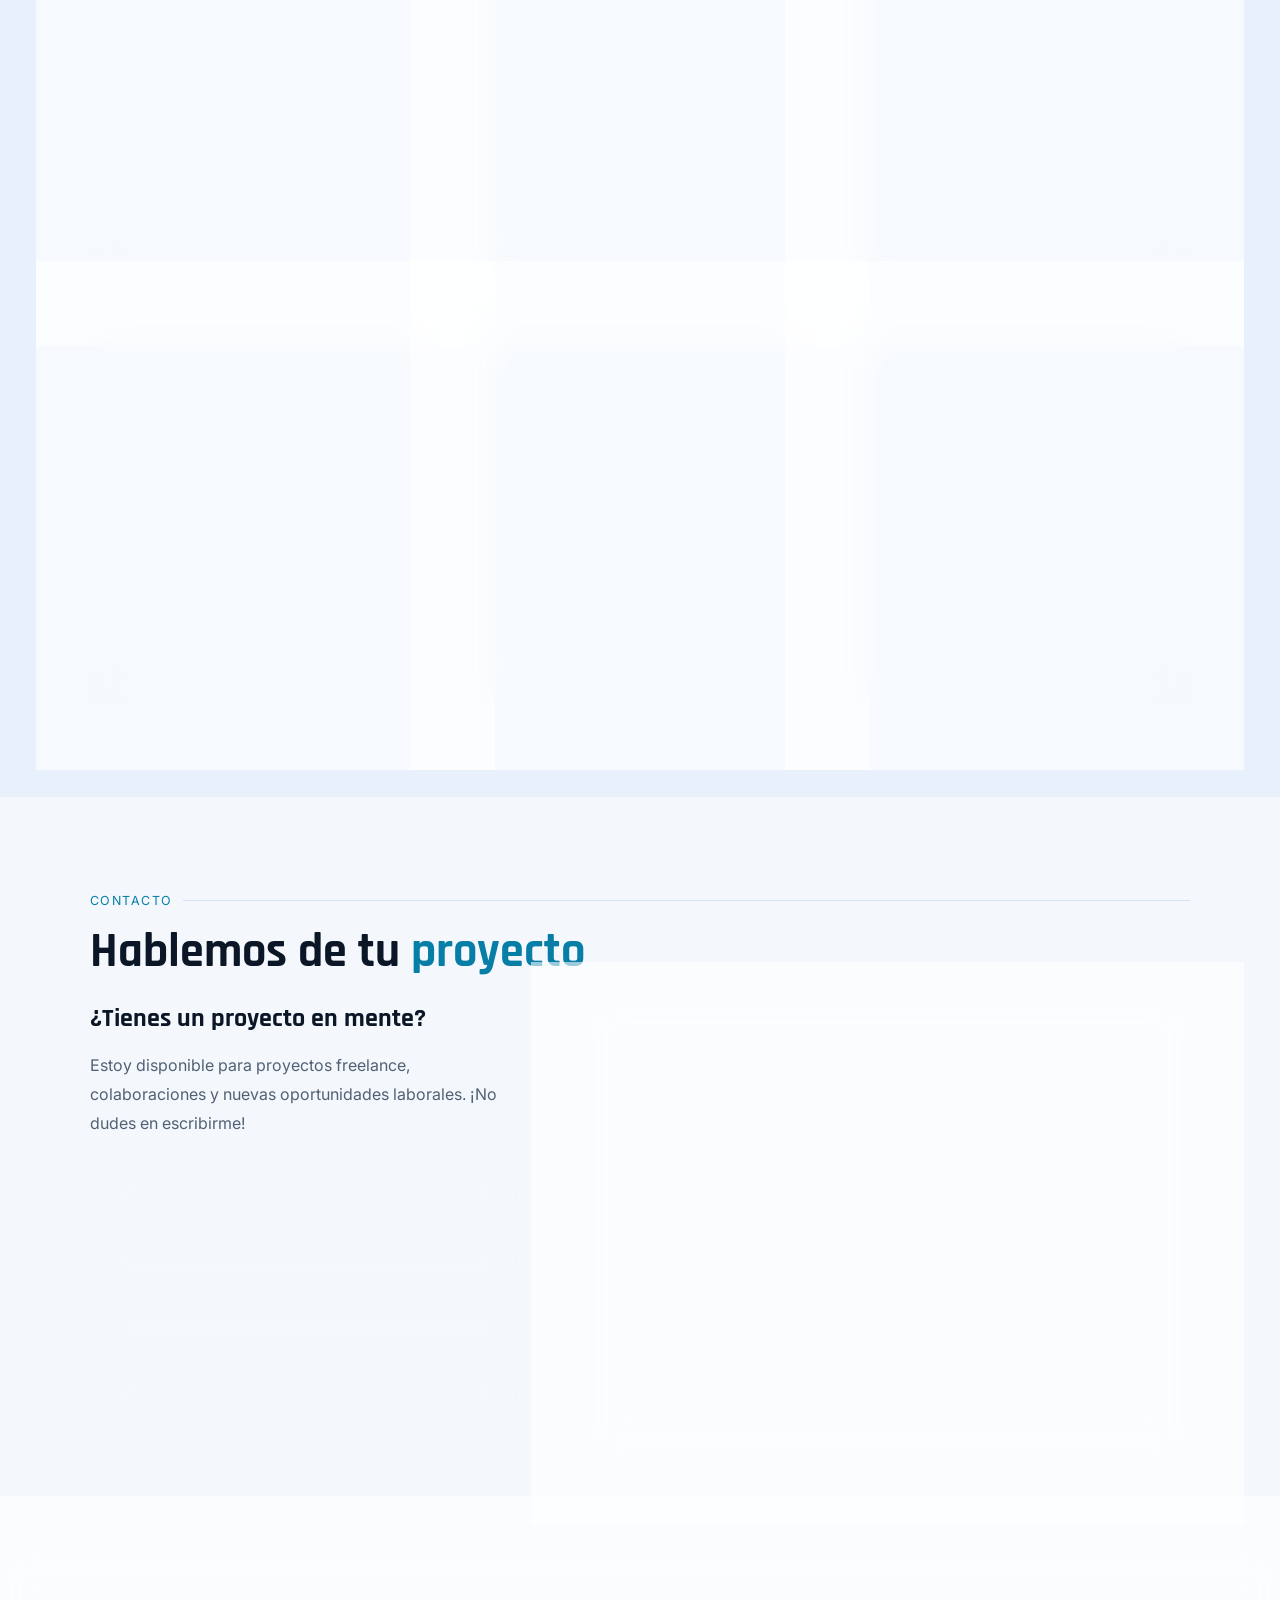
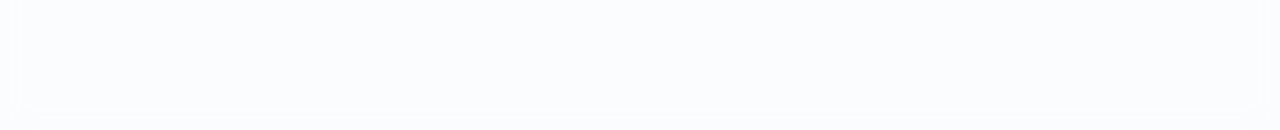
==== commit 13d24ae4: "Update index.html" ====
--- a/index.html
+++ b/index.html
@@ -40,7 +40,7 @@
     <!-- ORBIT SYSTEM -->
     <div class="orbit-system">
       <div class="photo-container">
-      <img src="https://github.com/joseaugustonunez/portafoliojosenunez/blob/main/perfil.png" alt="Foto de perfil" class="profile-photo">
+      <img src="/perfil.png" alt="Foto de perfil" class="profile-photo">
       </div>
 
       <div class="orbit-layer orbit-layer-1" aria-hidden="true">
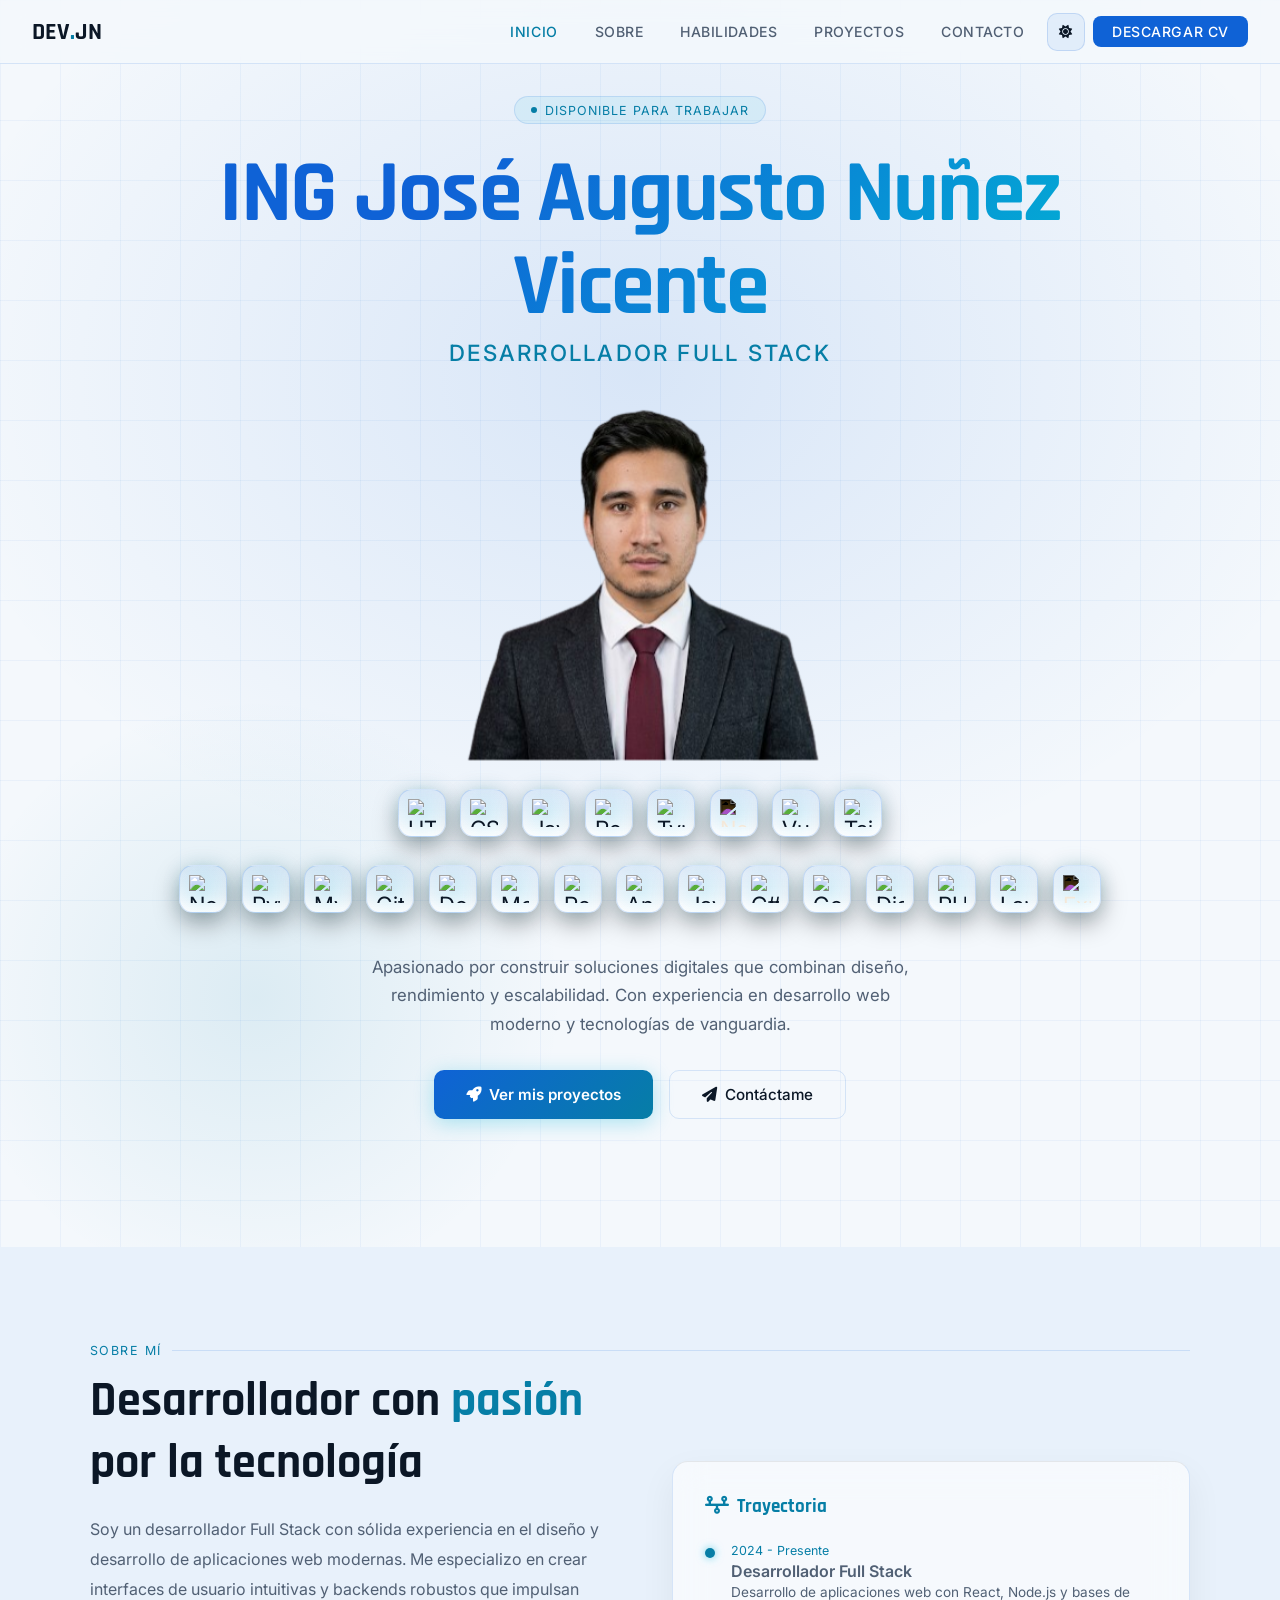
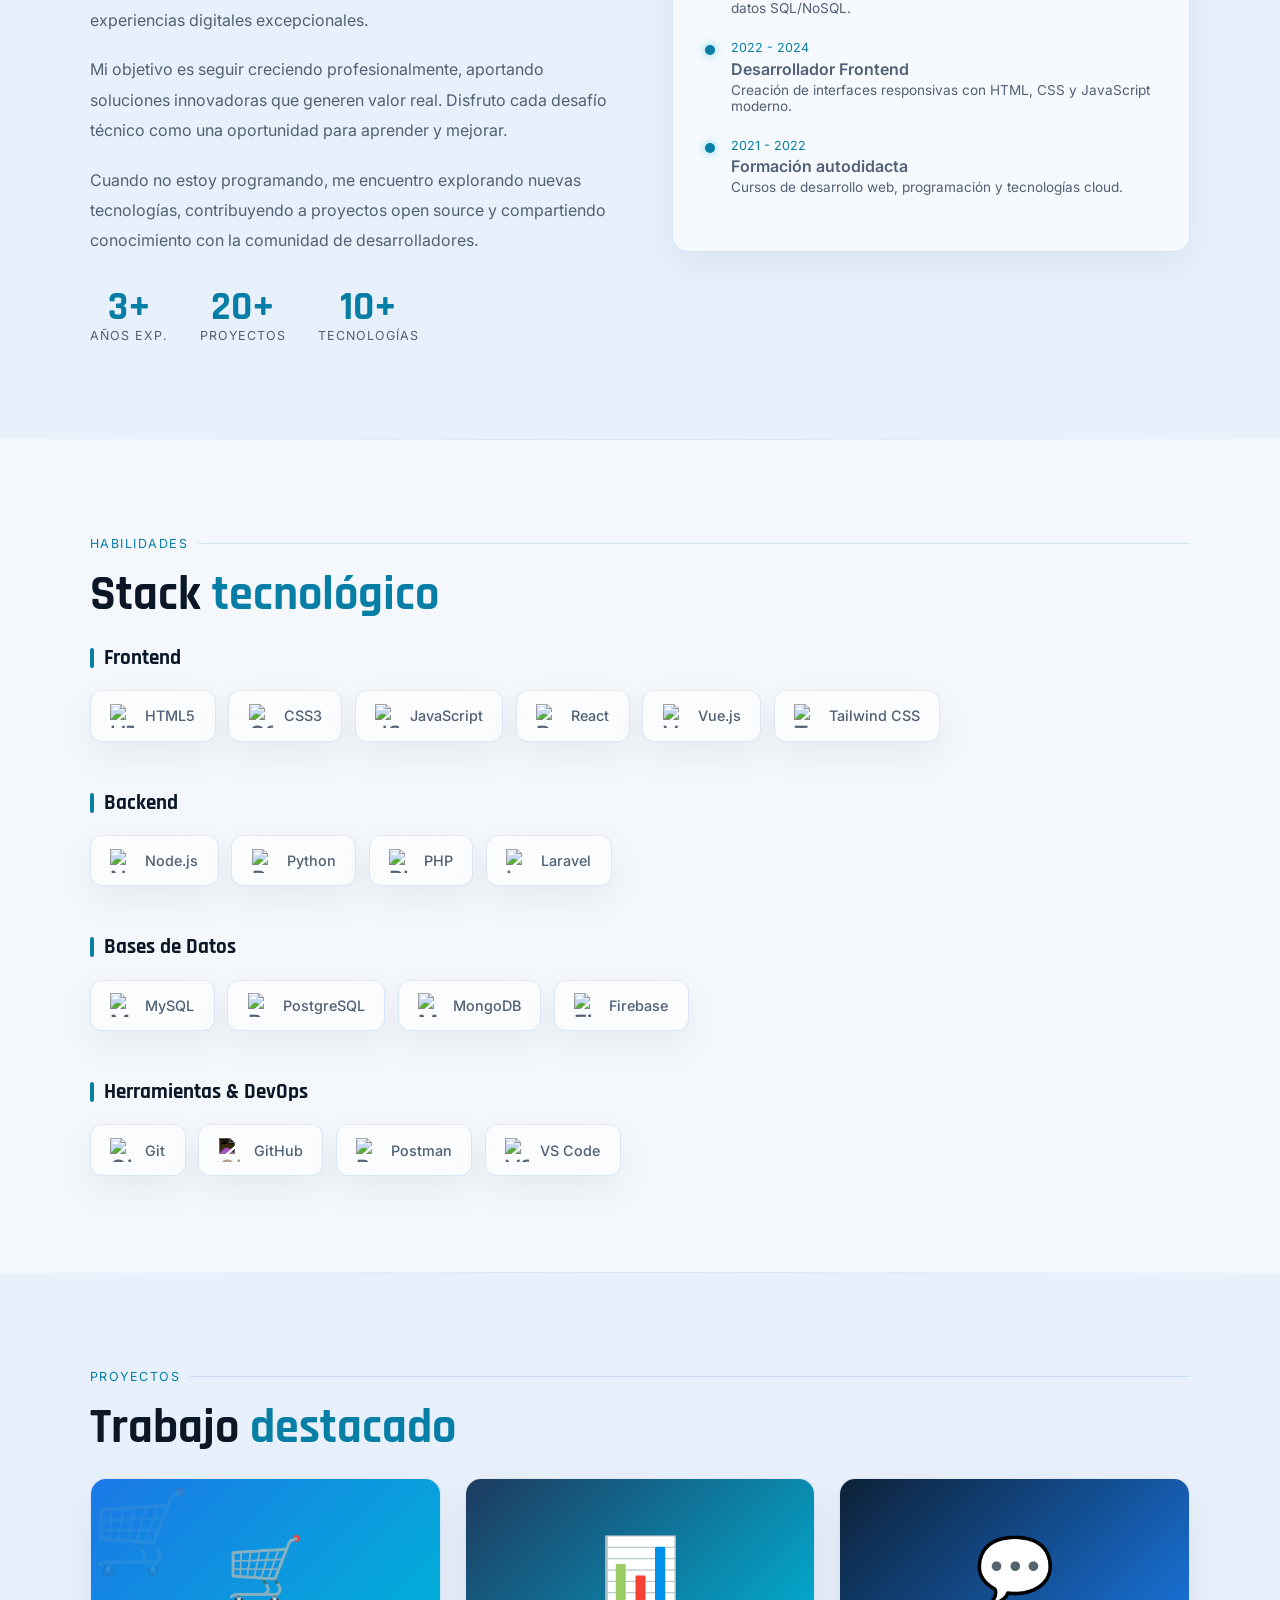
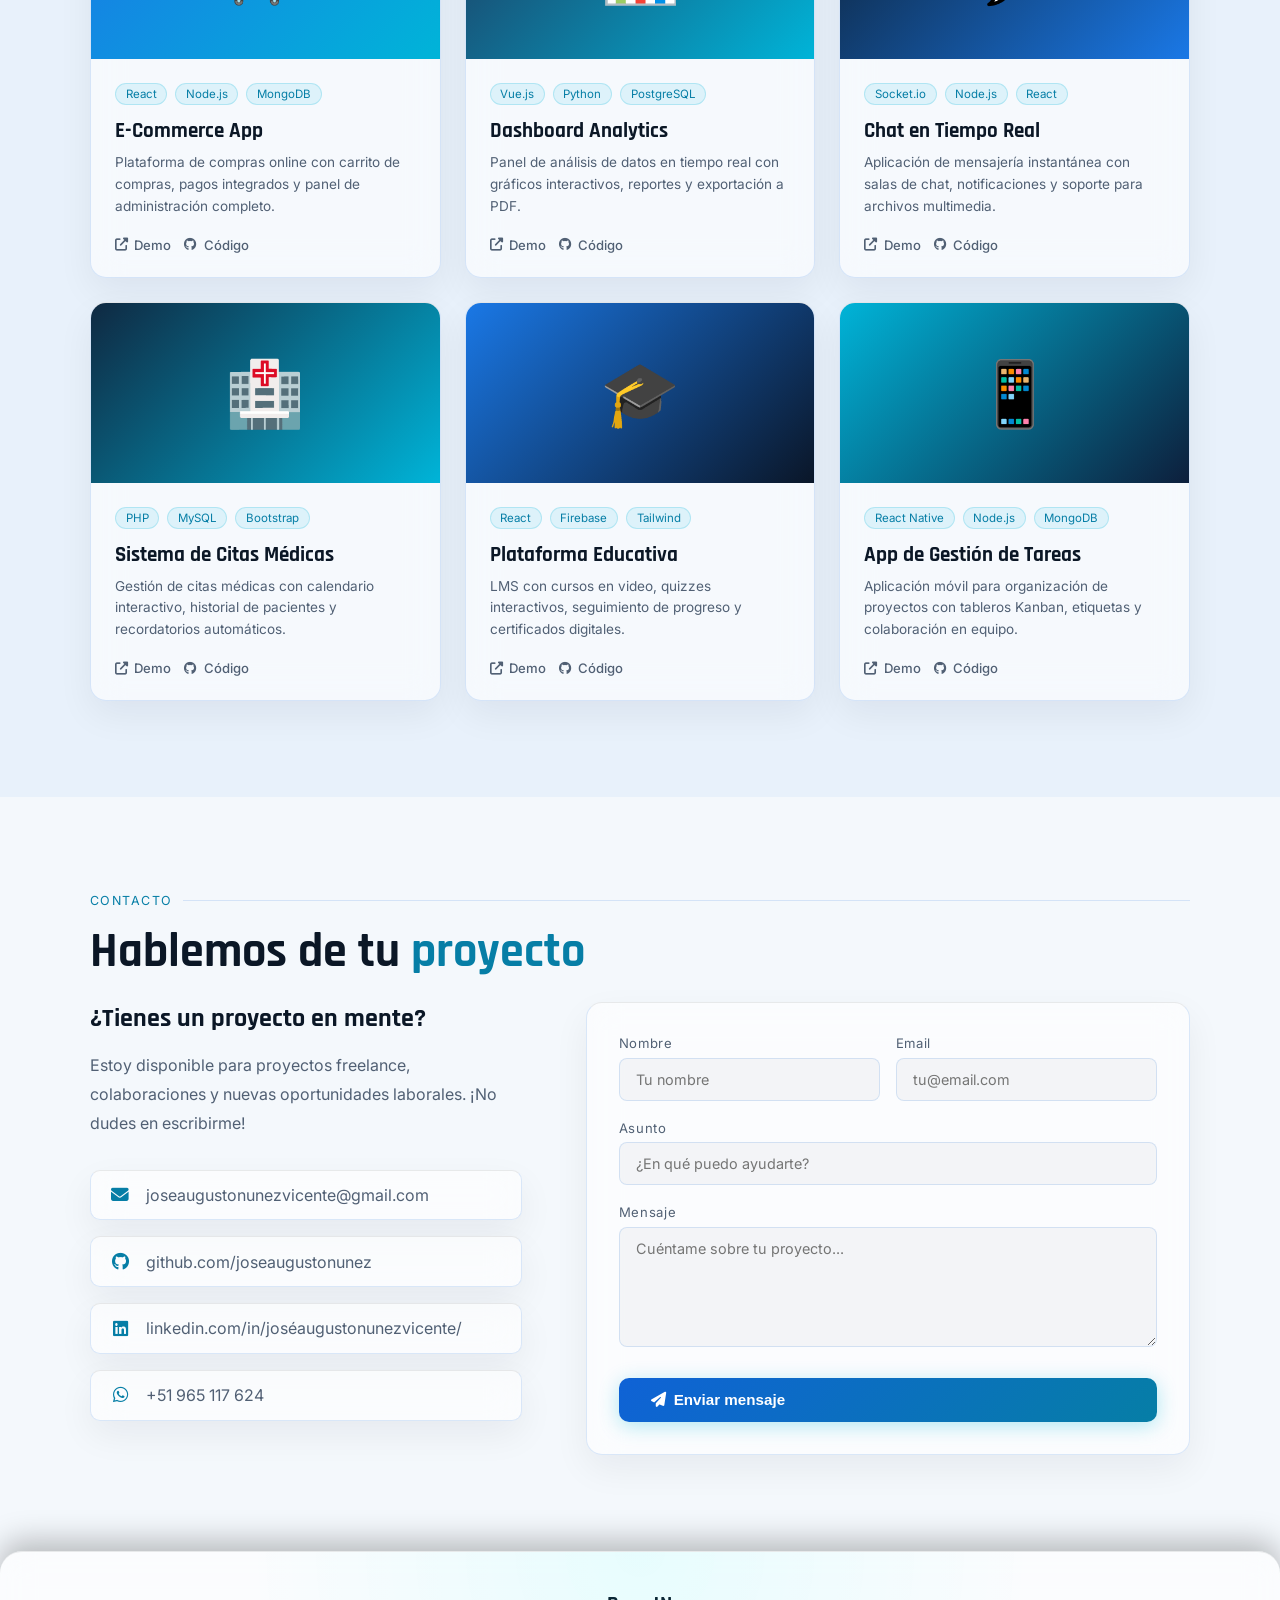
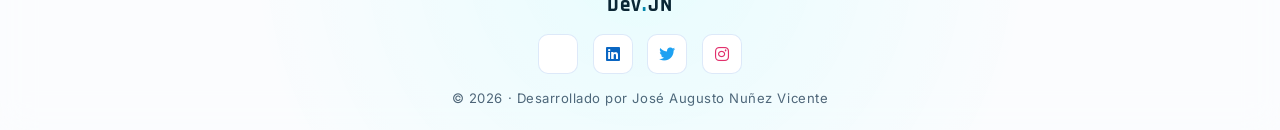
==== commit 95f3cb82: "Update index.html" ====
--- a/index.html
+++ b/index.html
@@ -40,7 +40,7 @@
     <!-- ORBIT SYSTEM -->
     <div class="orbit-system">
       <div class="photo-container">
-      <img src="/perfil.png" alt="Foto de perfil" class="profile-photo">
+      <img src="img/perfil.png" alt="Foto de perfil" class="profile-photo">
       </div>
 
       <div class="orbit-layer orbit-layer-1" aria-hidden="true">
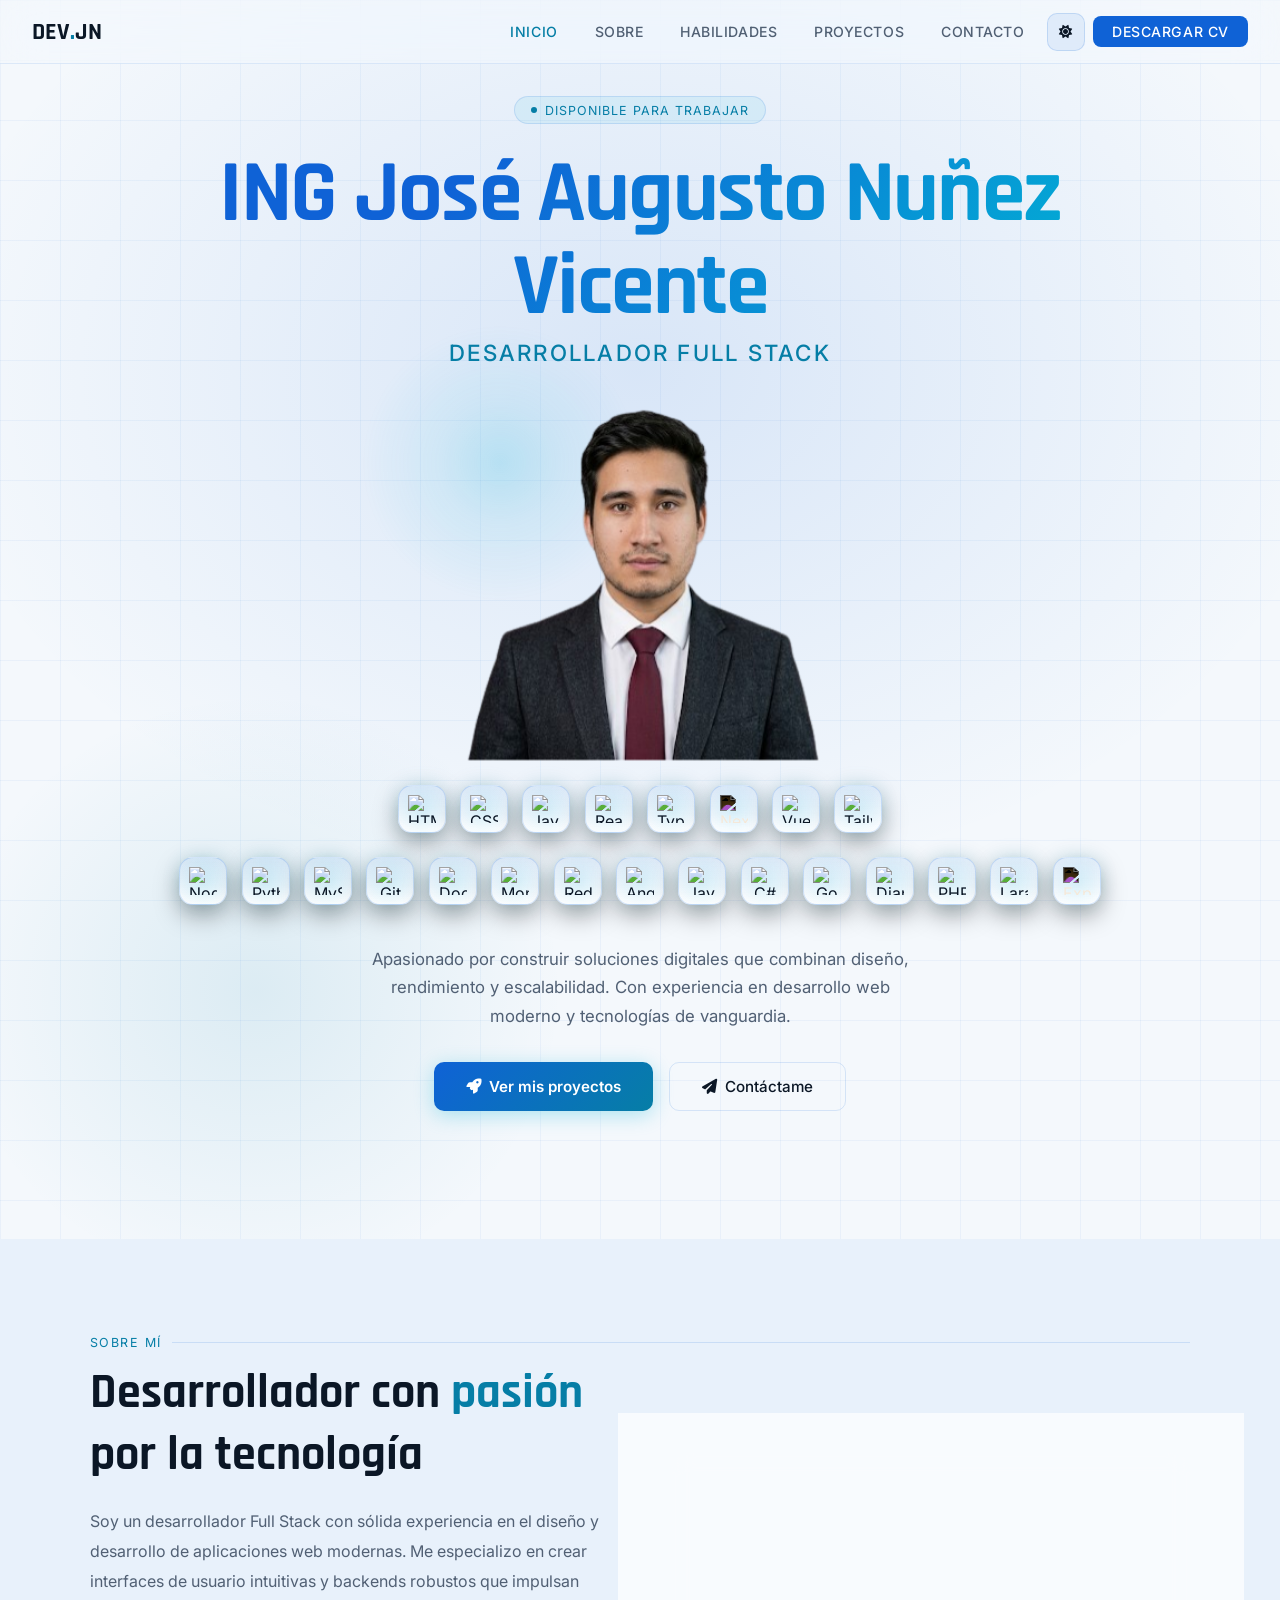
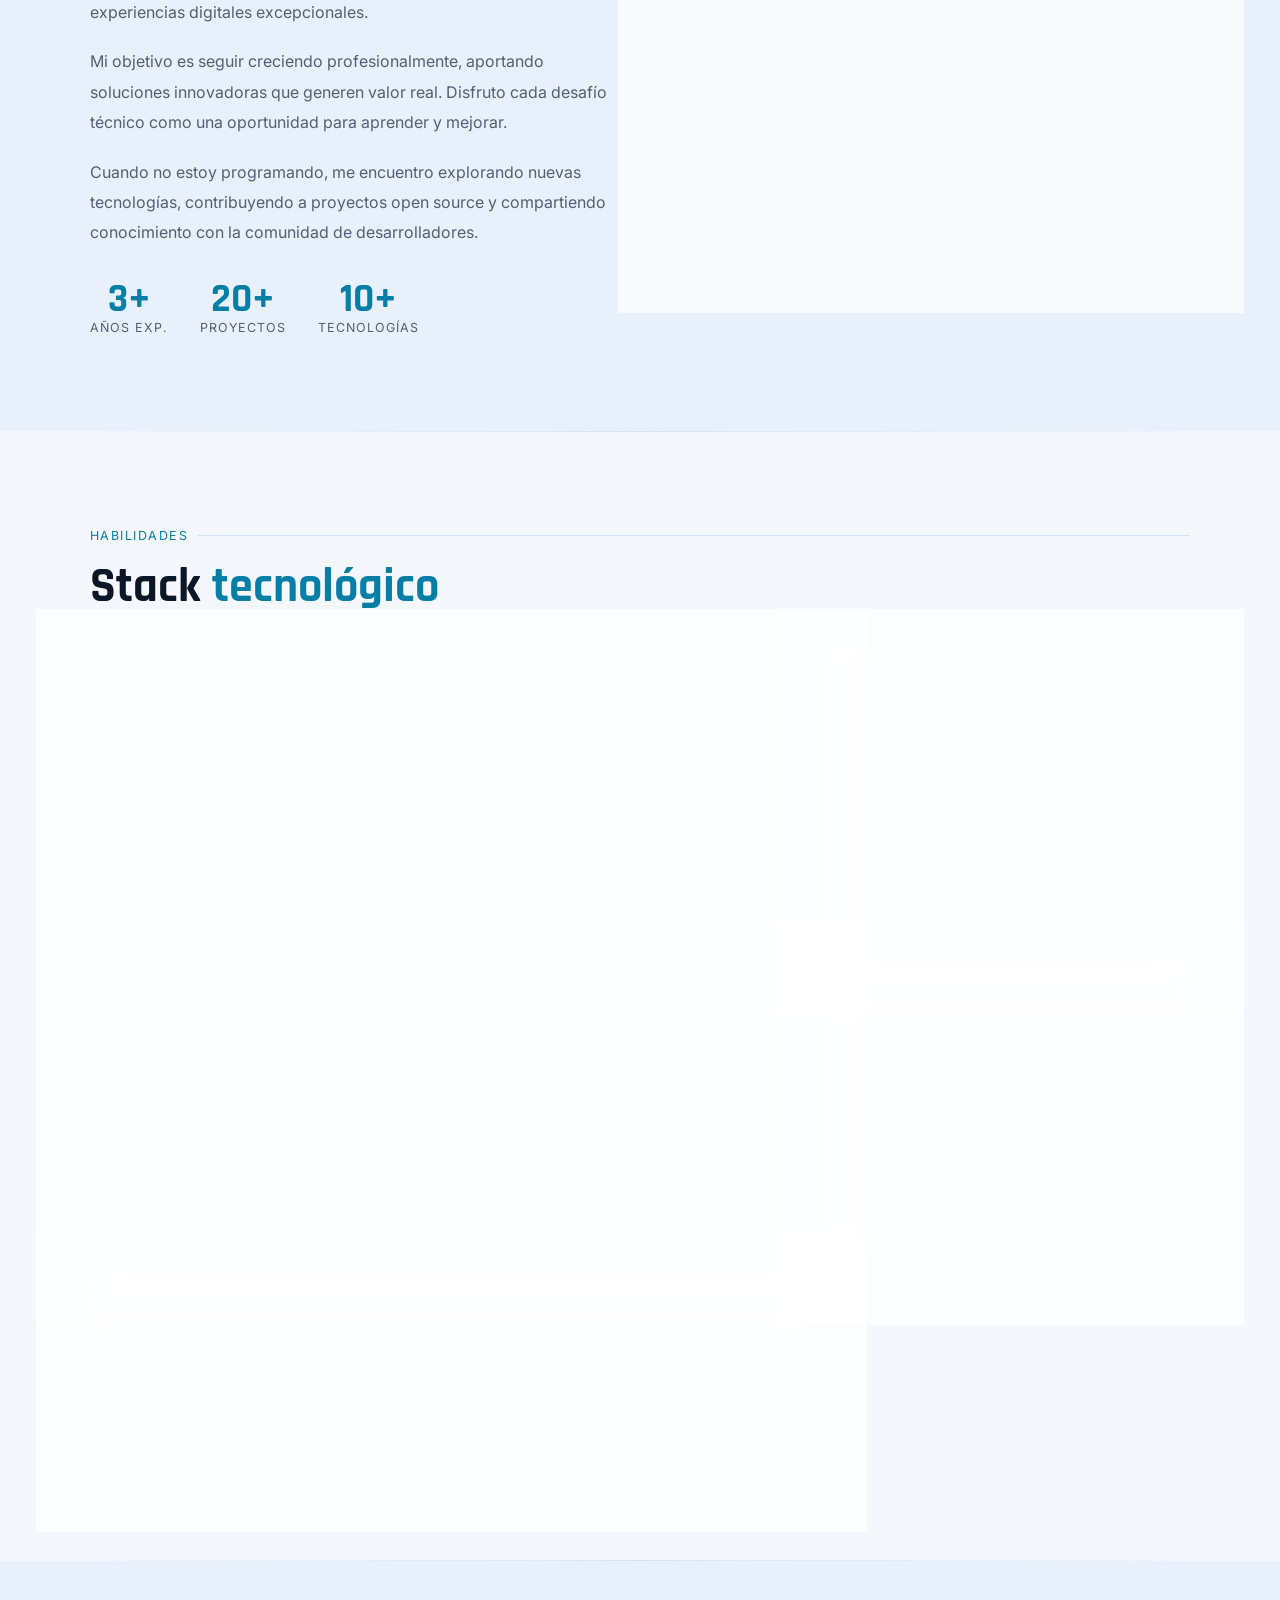
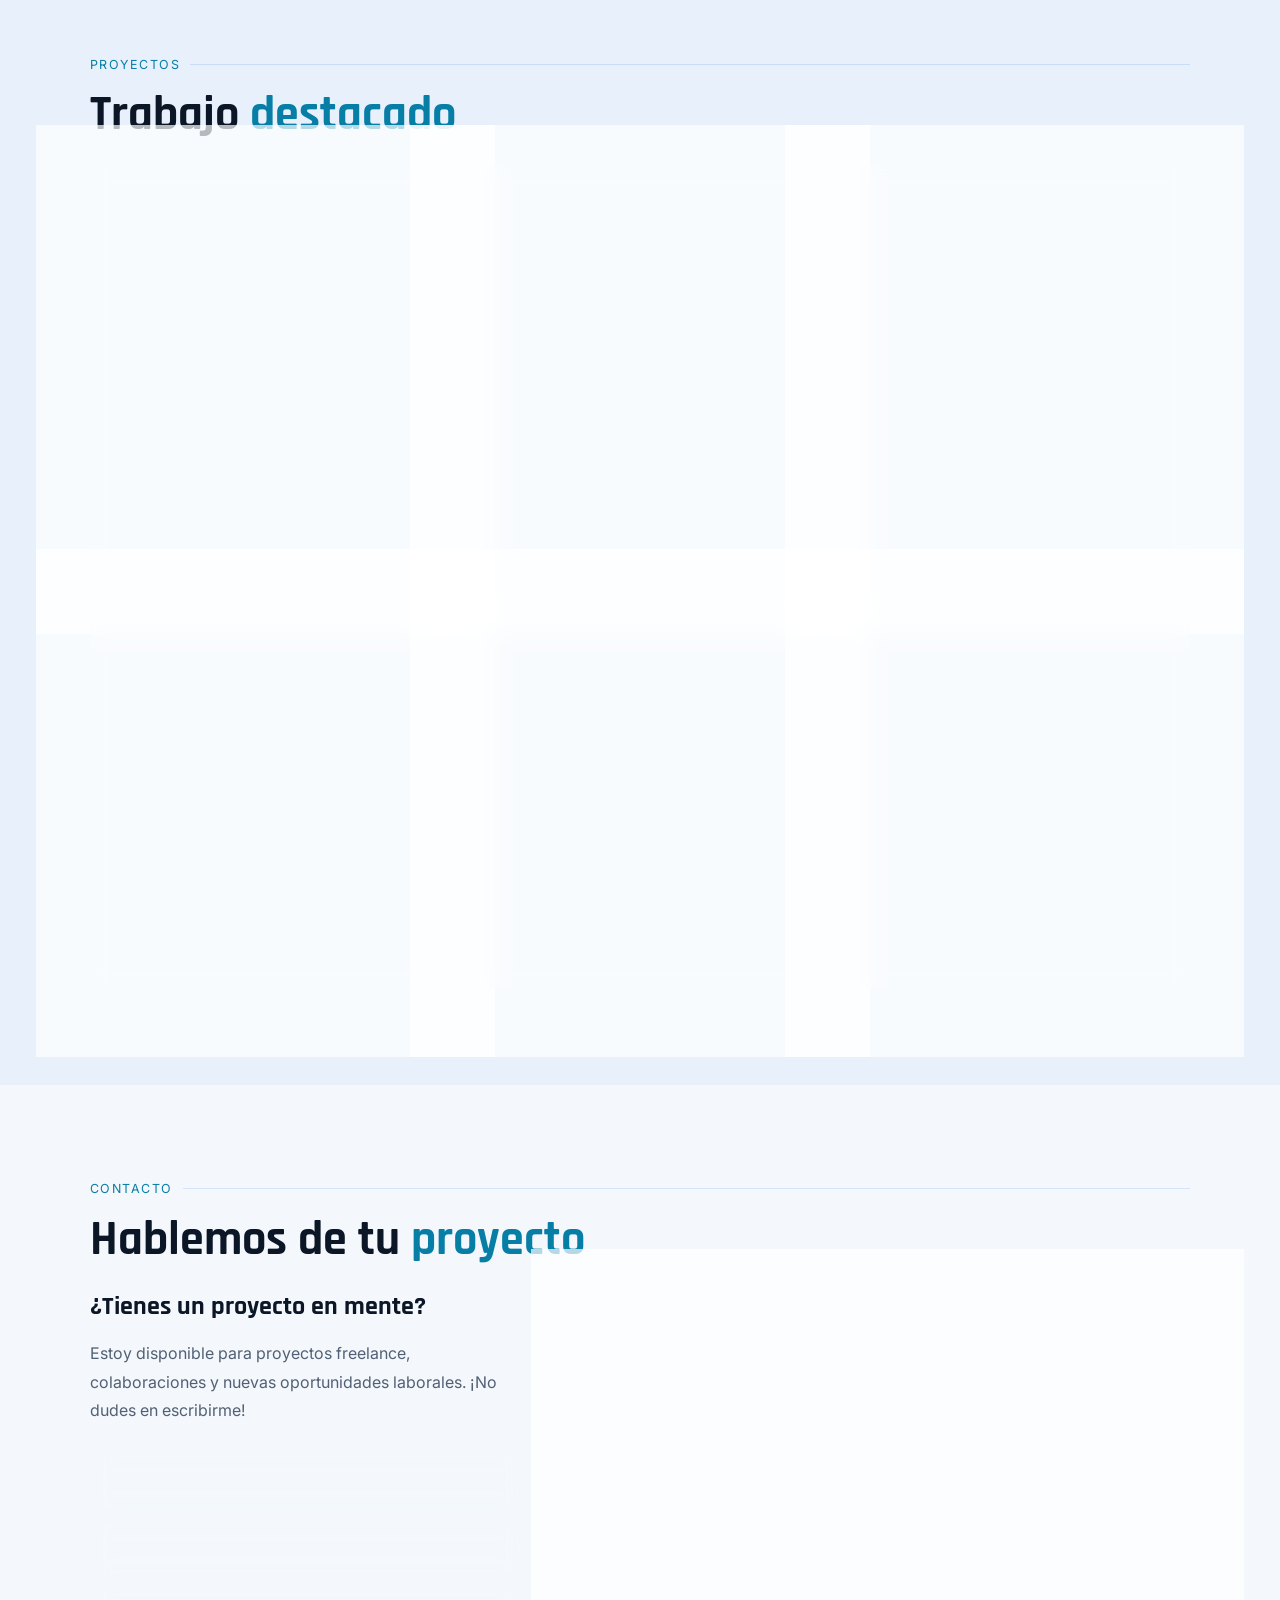
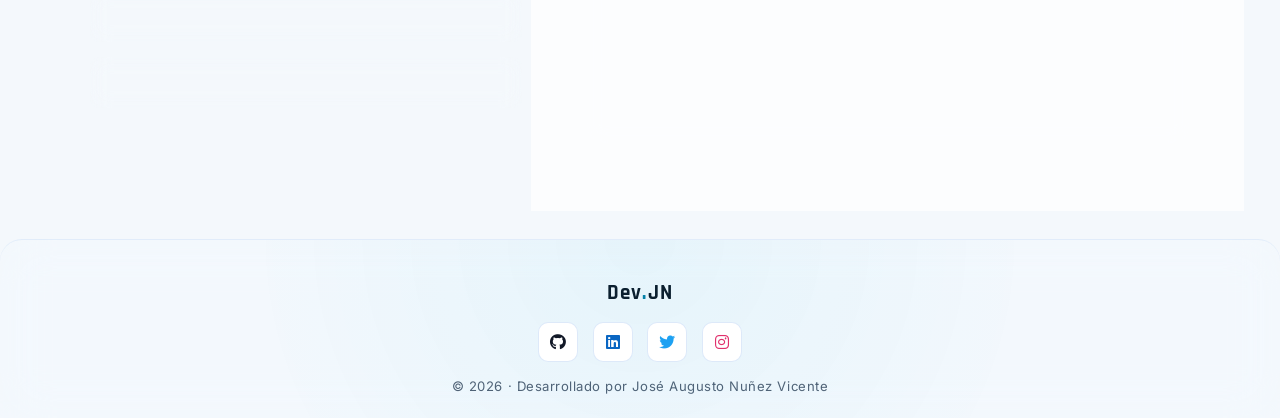
==== commit 8a3eae34: "Add files via upload" ====
--- a/index.html
+++ b/index.html
@@ -11,6 +11,13 @@
   <link rel="stylesheet" href="styles.css">
 </head>
 <body>
+
+  <!-- ====== LOADER ====== -->
+ <div id="page-loader">
+    <div class="loader"></div>
+    <p class="loader-text">DEV<span>.</span>JN</p>
+  </div> 
+
   <header>
     <div class="logo">DEV<span>.</span>JN</div>
     <nav>
@@ -26,437 +33,342 @@
     </nav>
   </header>
 
-  <!-- FOTO NORMAL + ICONOS FLOTANTES -->
-<section id="inicio">
-  <div class="hero-bg"></div>
-  <div class="grid-lines"></div>
-  <div class="hero-content">
-    <div class="hero-badge">
-      <span>Disponible para trabajar</span>
-    </div>
-    <h1 class="hero-name">ING José Augusto Nuñez Vicente</h1>
-    <p class="hero-role">Desarrollador Full Stack</p>
-
-    <!-- ORBIT SYSTEM -->
-    <div class="orbit-system">
-      <div class="photo-container">
-      <img src="img/perfil.png" alt="Foto de perfil" class="profile-photo">
-      </div>
-
-      <div class="orbit-layer orbit-layer-1" aria-hidden="true">
-        <div class="orbit-item icon-r1-1">
-          <div class="tech-icon" title="HTML5">
-            <img src="https://cdn.jsdelivr.net/gh/devicons/devicon/icons/html5/html5-original.svg" width="28" height="28" alt="HTML5">
-          </div>
-        </div>
-        <div class="orbit-item icon-r1-2">
-          <div class="tech-icon" title="CSS3">
-            <img src="https://cdn.jsdelivr.net/gh/devicons/devicon/icons/css3/css3-original.svg" width="28" height="28" alt="CSS3">
-          </div>
-        </div>
-        <div class="orbit-item icon-r1-3">
-          <div class="tech-icon" title="JavaScript">
-            <img src="https://cdn.jsdelivr.net/gh/devicons/devicon/icons/javascript/javascript-original.svg" width="28" height="28" alt="JavaScript">
-          </div>
-        </div>
-        <div class="orbit-item icon-r1-4">
-          <div class="tech-icon" title="React">
-            <img src="https://cdn.jsdelivr.net/gh/devicons/devicon/icons/react/react-original.svg" width="28" height="28" alt="React">
-          </div>
-        </div>
-        <div class="orbit-item icon-r1-5">
-          <div class="tech-icon" title="TypeScript">
-            <img src="https://cdn.jsdelivr.net/gh/devicons/devicon/icons/typescript/typescript-original.svg" width="28" height="28" alt="TypeScript">
-          </div>
-        </div>
-        <div class="orbit-item icon-r1-6">
-          <div class="tech-icon" title="Next.js">
-            <img src="https://cdn.jsdelivr.net/gh/devicons/devicon/icons/nextjs/nextjs-original.svg" width="28" height="28" alt="Next.js" style="filter:invert(1)">
-          </div>
-        </div>
-        <div class="orbit-item icon-r1-7">
-          <div class="tech-icon" title="Vue.js">
-            <img src="https://cdn.jsdelivr.net/gh/devicons/devicon/icons/vuejs/vuejs-original.svg" width="28" height="28" alt="Vue.js">
-          </div>
-        </div>
-        <div class="orbit-item icon-r1-8">
-          <div class="tech-icon" title="Tailwind CSS">
-            <img src="https://cdn.jsdelivr.net/gh/devicons/devicon/icons/tailwindcss/tailwindcss-original.svg" width="28" height="28" alt="Tailwind CSS">
-          </div>
-        </div>
-      </div>
-
-      <div class="orbit-layer orbit-layer-2" aria-hidden="true">
-        <div class="orbit-item icon-r2-1">
-          <div class="tech-icon" title="Node.js">
-            <img src="https://cdn.jsdelivr.net/gh/devicons/devicon/icons/nodejs/nodejs-original.svg" width="28" height="28" alt="Node.js">
-          </div>
-        </div>
-        <div class="orbit-item icon-r2-2">
-          <div class="tech-icon" title="Python">
-            <img src="https://cdn.jsdelivr.net/gh/devicons/devicon/icons/python/python-original.svg" width="28" height="28" alt="Python">
-          </div>
-        </div>
-        <div class="orbit-item icon-r2-3">
-          <div class="tech-icon" title="MySQL">
-            <img src="https://cdn.jsdelivr.net/gh/devicons/devicon/icons/mysql/mysql-original.svg" width="28" height="28" alt="MySQL">
-          </div>
-        </div>
-        <div class="orbit-item icon-r2-4">
-          <div class="tech-icon" title="Git">
-            <img src="https://cdn.jsdelivr.net/gh/devicons/devicon/icons/git/git-original.svg" width="28" height="28" alt="Git">
-          </div>
-        </div>
-        <div class="orbit-item icon-r2-5">
-          <div class="tech-icon" title="Docker">
-            <img src="https://cdn.jsdelivr.net/gh/devicons/devicon/icons/docker/docker-original.svg" width="28" height="28" alt="Docker">
-          </div>
-        </div>
-        <div class="orbit-item icon-r2-6">
-          <div class="tech-icon" title="MongoDB">
-            <img src="https://cdn.jsdelivr.net/gh/devicons/devicon/icons/mongodb/mongodb-original.svg" width="28" height="28" alt="MongoDB">
-          </div>
-        </div>
-        <div class="orbit-item icon-r2-7">
-          <div class="tech-icon" title="Redux">
-            <img src="https://cdn.jsdelivr.net/gh/devicons/devicon/icons/redux/redux-original.svg" width="28" height="28" alt="Redux">
-          </div>
-        </div>
-        <div class="orbit-item icon-r2-8">
-          <div class="tech-icon" title="Angular">
-            <img src="https://cdn.jsdelivr.net/gh/devicons/devicon/icons/angularjs/angularjs-original.svg" width="28" height="28" alt="Angular">
-          </div>
-        </div>
-        <div class="orbit-item icon-r2-9">
-          <div class="tech-icon" title="Java">
-            <img src="https://cdn.jsdelivr.net/gh/devicons/devicon/icons/java/java-original.svg" width="28" height="28" alt="Java">
-          </div>
-        </div>
-        <div class="orbit-item icon-r2-10">
-          <div class="tech-icon" title="C#">
-            <img src="https://cdn.jsdelivr.net/gh/devicons/devicon/icons/csharp/csharp-original.svg" width="28" height="28" alt="C#">
-          </div>
-        </div>
-        <div class="orbit-item icon-r2-11">
-          <div class="tech-icon" title="Go">
-            <img src="https://cdn.jsdelivr.net/gh/devicons/devicon/icons/go/go-original.svg" width="28" height="28" alt="Go">
-          </div>
-        </div>
-        <div class="orbit-item icon-r2-12">
-          <div class="tech-icon" title="Django">
-            <img src="https://cdn.jsdelivr.net/gh/devicons/devicon/icons/django/django-plain.svg" width="28" height="28" alt="Django">
-          </div>
-        </div>
-        <div class="orbit-item icon-r2-13">
-          <div class="tech-icon" title="PHP">
-            <img src="https://cdn.jsdelivr.net/gh/devicons/devicon/icons/php/php-original.svg" width="28" height="28" alt="PHP">
-          </div>
-        </div>
-        <div class="orbit-item icon-r2-14">
-          <div class="tech-icon" title="Laravel">
-            <img src="https://cdn.jsdelivr.net/gh/devicons/devicon/icons/laravel/laravel-original.svg" width="28" height="28" alt="Laravel">
-          </div>
-        </div>
-        <div class="orbit-item icon-r2-15">
-          <div class="tech-icon" title="Express.js">
-            <img src="https://cdn.jsdelivr.net/gh/devicons/devicon/icons/express/express-original.svg" width="28" height="28" alt="Express.js" style="filter:invert(1)">
-          </div>
-        </div>
-      </div>
-    </div>
-
-    <p class="hero-desc">
-      Apasionado por construir soluciones digitales que combinan diseño, rendimiento y escalabilidad. Con experiencia en desarrollo web moderno y tecnologías de vanguardia.
-    </p>
-    <div class="hero-btns">
-      <a href="#proyectos" class="btn-primary"><i class="fas fa-rocket"></i> Ver mis proyectos</a>
-      <a href="#contacto" class="btn-outline"><i class="fas fa-paper-plane"></i> Contáctame</a>
-    </div>
-  </div>
-</section>
-      
-<!-- ABOUT -->
-<section id="sobre-mi" class="reveal">
-  <div class="max-container">
-    <div class="section-tag">Sobre mí</div>
-    <div class="about-grid">
-      <div class="about-text">
-        <h2 class="section-title">Desarrollador con <span>pasión</span> por la tecnología</h2>
-        <p>Soy un desarrollador Full Stack con sólida experiencia en el diseño y desarrollo de aplicaciones web modernas. Me especializo en crear interfaces de usuario intuitivas y backends robustos que impulsan experiencias digitales excepcionales.</p>
-        <p>Mi objetivo es seguir creciendo profesionalmente, aportando soluciones innovadoras que generen valor real. Disfruto cada desafío técnico como una oportunidad para aprender y mejorar.</p>
-        <p>Cuando no estoy programando, me encuentro explorando nuevas tecnologías, contribuyendo a proyectos open source y compartiendo conocimiento con la comunidad de desarrolladores.</p>
-        <div class="stats-row">
-          <div class="stat-item">
-            <div class="stat-num">3+</div>
-            <div class="stat-label">Años exp.</div>
-          </div>
-          <div class="stat-item">
-            <div class="stat-num">20+</div>
-            <div class="stat-label">Proyectos</div>
-          </div>
-          <div class="stat-item">
-            <div class="stat-num">10+</div>
-            <div class="stat-label">Tecnologías</div>
-          </div>
-        </div>
-      </div>
-      <div class="about-visual">
-        <h3 style="font-family:'Rajdhani',sans-serif;margin-bottom:1.5rem;font-size:1.2rem;color:var(--cyan)">
-          <i class="fas fa-timeline" style="margin-right:0.5rem"></i>Trayectoria
-        </h3>
-        <div class="timeline-item">
-          <div class="tl-dot"></div>
-          <div>
-            <div class="tl-date">2024 - Presente</div>
-            <div class="tl-title">Desarrollador Full Stack</div>
-            <div class="tl-desc">Desarrollo de aplicaciones web con React, Node.js y bases de datos SQL/NoSQL.</div>
-          </div>
-        </div>
-        <div class="timeline-item">
-          <div class="tl-dot"></div>
-          <div>
-            <div class="tl-date">2022 - 2024</div>
-            <div class="tl-title">Desarrollador Frontend</div>
-            <div class="tl-desc">Creación de interfaces responsivas con HTML, CSS y JavaScript moderno.</div>
-          </div>
-        </div>
-        <div class="timeline-item">
-          <div class="tl-dot"></div>
-          <div>
-            <div class="tl-date">2021 - 2022</div>
-            <div class="tl-title">Formación autodidacta</div>
-            <div class="tl-desc">Cursos de desarrollo web, programación y tecnologías cloud.</div>
-          </div>
-        </div>
-      </div>
-    </div>
-  </div>
-</section>
-
-<div class="section-divider"></div>
-
-<!-- SKILLS -->
-<section id="habilidades" class="reveal">
-  <div class="max-container">
-    <div class="section-tag">Habilidades</div>
-    <h2 class="section-title">Stack <span>tecnológico</span></h2>
-    <div class="skills-categories">
-      <div class="skill-category">
-        <h3>Frontend</h3>
-        <div class="skills-grid">
-          <div class="skill-card"><img src="https://cdn.jsdelivr.net/gh/devicons/devicon/icons/html5/html5-original.svg" class="skill-icon" width="24" height="24" alt="HTML5"> HTML5</div>
-          <div class="skill-card"><img src="https://cdn.jsdelivr.net/gh/devicons/devicon/icons/css3/css3-original.svg" class="skill-icon" width="24" height="24" alt="CSS3"> CSS3</div>
-          <div class="skill-card"><img src="https://cdn.jsdelivr.net/gh/devicons/devicon/icons/javascript/javascript-original.svg" class="skill-icon" width="24" height="24" alt="JS"> JavaScript</div>
-          <div class="skill-card"><img src="https://cdn.jsdelivr.net/gh/devicons/devicon/icons/react/react-original.svg" class="skill-icon" width="24" height="24" alt="React"> React</div>
-          <div class="skill-card"><img src="https://cdn.jsdelivr.net/gh/devicons/devicon/icons/vuejs/vuejs-original.svg" class="skill-icon" width="24" height="24" alt="Vue"> Vue.js</div>
-          <div class="skill-card"><img src="https://cdn.jsdelivr.net/gh/devicons/devicon/icons/tailwindcss/tailwindcss-original.svg" class="skill-icon" width="24" height="24" alt="Tailwind"> Tailwind CSS</div>
-        </div>
-      </div>
-      <div class="skill-category">
-        <h3>Backend</h3>
-        <div class="skills-grid">
-          <div class="skill-card"><img src="https://cdn.jsdelivr.net/gh/devicons/devicon/icons/nodejs/nodejs-original.svg" class="skill-icon" width="24" height="24" alt="Node"> Node.js</div>
-          <div class="skill-card"><img src="https://cdn.jsdelivr.net/gh/devicons/devicon/icons/python/python-original.svg" class="skill-icon" width="24" height="24" alt="Python"> Python</div>
-          <div class="skill-card"><img src="https://cdn.jsdelivr.net/gh/devicons/devicon/icons/php/php-original.svg" class="skill-icon" width="24" height="24" alt="PHP"> PHP</div>
-          <div class="skill-card"><img src="https://cdn.jsdelivr.net/gh/devicons/devicon/icons/laravel/laravel-original.svg" class="skill-icon" width="24" height="24" alt="Laravel"> Laravel</div>
-        </div>
-      </div>
-      <div class="skill-category">
-        <h3>Bases de Datos</h3>
-        <div class="skills-grid">
-          <div class="skill-card"><img src="https://cdn.jsdelivr.net/gh/devicons/devicon/icons/mysql/mysql-original.svg" class="skill-icon" width="24" height="24" alt="MySQL"> MySQL</div>
-          <div class="skill-card"><img src="https://cdn.jsdelivr.net/gh/devicons/devicon/icons/postgresql/postgresql-original.svg" class="skill-icon" width="24" height="24" alt="PostgreSQL"> PostgreSQL</div>
-          <div class="skill-card"><img src="https://cdn.jsdelivr.net/gh/devicons/devicon/icons/mongodb/mongodb-original.svg" class="skill-icon" width="24" height="24" alt="MongoDB"> MongoDB</div>
-          <div class="skill-card"><img src="https://cdn.jsdelivr.net/gh/devicons/devicon/icons/firebase/firebase-plain.svg" class="skill-icon" width="24" height="24" alt="Firebase"> Firebase</div>
-        </div>
-      </div>
-      <div class="skill-category">
-        <h3>Herramientas & DevOps</h3>
-        <div class="skills-grid">
-          <div class="skill-card"><img src="https://cdn.jsdelivr.net/gh/devicons/devicon/icons/git/git-original.svg" class="skill-icon" width="24" height="24" alt="Git"> Git</div>
-          <div class="skill-card"><img src="https://cdn.jsdelivr.net/gh/devicons/devicon/icons/github/github-original.svg" class="skill-icon" width="24" height="24" alt="GitHub" style="filter:invert(1)"> GitHub</div>
-          <div class="skill-card"><img src="https://cdn.jsdelivr.net/gh/devicons/devicon/icons/postman/postman-plain.svg" class="skill-icon" width="24" height="24" alt="Postman"> Postman</div>
-          <div class="skill-card"><img src="https://cdn.jsdelivr.net/gh/devicons/devicon/icons/vscode/vscode-original.svg" class="skill-icon" width="24" height="24" alt="VSCode"> VS Code</div>
-        </div>
-      </div>
-    </div>
-  </div>
-</section>
-
-
-<div class="section-divider"></div>
-
-<!-- PROJECTS -->
-<section id="proyectos" class="reveal">
-  <div class="max-container">
-    <div class="section-tag">Proyectos</div>
-    <h2 class="section-title">Trabajo <span>destacado</span></h2>
-    <div class="projects-grid">
-
-      <div class="project-card">
-        <div class="project-img" style="background: linear-gradient(135deg,#1a78e6,#00b4d8)">
-          <div class="project-img-bg" style="background: url('data:image/svg+xml,<svg xmlns=%22http://www.w3.org/2000/svg%22><text y=%2280%22 font-size=%2280%22>🛒</text></svg>')"></div>
-          <span>🛒</span>
-        </div>
-        <div class="project-body">
-          <div class="project-tags"><span class="tag">React</span><span class="tag">Node.js</span><span class="tag">MongoDB</span></div>
-          <h3 class="project-title">E-Commerce App</h3>
-          <p class="project-desc">Plataforma de compras online con carrito de compras, pagos integrados y panel de administración completo.</p>
-          <div class="project-links">
-            <a href="#" class="proj-link"><i class="fas fa-external-link-alt"></i> Demo</a>
-            <a href="#" class="proj-link"><i class="fab fa-github"></i> Código</a>
-          </div>
-        </div>
-      </div>
-
-      <div class="project-card">
-        <div class="project-img" style="background: linear-gradient(135deg,#1e3a5f,#00b4d8)">
-          <span>📊</span>
-        </div>
-        <div class="project-body">
-          <div class="project-tags"><span class="tag">Vue.js</span><span class="tag">Python</span><span class="tag">PostgreSQL</span></div>
-          <h3 class="project-title">Dashboard Analytics</h3>
-          <p class="project-desc">Panel de análisis de datos en tiempo real con gráficos interactivos, reportes y exportación a PDF.</p>
-          <div class="project-links">
-            <a href="#" class="proj-link"><i class="fas fa-external-link-alt"></i> Demo</a>
-            <a href="#" class="proj-link"><i class="fab fa-github"></i> Código</a>
-          </div>
-        </div>
-      </div>
-
-      <div class="project-card">
-        <div class="project-img" style="background: linear-gradient(135deg,#0d2137,#1a78e6)">
-          <span>💬</span>
-        </div>
-        <div class="project-body">
-          <div class="project-tags"><span class="tag">Socket.io</span><span class="tag">Node.js</span><span class="tag">React</span></div>
-          <h3 class="project-title">Chat en Tiempo Real</h3>
-          <p class="project-desc">Aplicación de mensajería instantánea con salas de chat, notificaciones y soporte para archivos multimedia.</p>
-          <div class="project-links">
-            <a href="#" class="proj-link"><i class="fas fa-external-link-alt"></i> Demo</a>
-            <a href="#" class="proj-link"><i class="fab fa-github"></i> Código</a>
-          </div>
-        </div>
-      </div>
-
-      <div class="project-card">
-        <div class="project-img" style="background: linear-gradient(135deg,#0f2942,#00b4d8)">
-          <span>🏥</span>
-        </div>
-        <div class="project-body">
-          <div class="project-tags"><span class="tag">PHP</span><span class="tag">MySQL</span><span class="tag">Bootstrap</span></div>
-          <h3 class="project-title">Sistema de Citas Médicas</h3>
-          <p class="project-desc">Gestión de citas médicas con calendario interactivo, historial de pacientes y recordatorios automáticos.</p>
-          <div class="project-links">
-            <a href="#" class="proj-link"><i class="fas fa-external-link-alt"></i> Demo</a>
-            <a href="#" class="proj-link"><i class="fab fa-github"></i> Código</a>
-          </div>
-        </div>
-      </div>
-
-      <div class="project-card">
-        <div class="project-img" style="background: linear-gradient(135deg,#1a78e6,#0a1628)">
-          <span>🎓</span>
-        </div>
-        <div class="project-body">
-          <div class="project-tags"><span class="tag">React</span><span class="tag">Firebase</span><span class="tag">Tailwind</span></div>
-          <h3 class="project-title">Plataforma Educativa</h3>
-          <p class="project-desc">LMS con cursos en video, quizzes interactivos, seguimiento de progreso y certificados digitales.</p>
-          <div class="project-links">
-            <a href="#" class="proj-link"><i class="fas fa-external-link-alt"></i> Demo</a>
-            <a href="#" class="proj-link"><i class="fab fa-github"></i> Código</a>
-          </div>
-        </div>
-      </div>
-
-      <div class="project-card">
-        <div class="project-img" style="background: linear-gradient(135deg,#00b4d8,#0d1f3c)">
-          <span>📱</span>
-        </div>
-        <div class="project-body">
-          <div class="project-tags"><span class="tag">React Native</span><span class="tag">Node.js</span><span class="tag">MongoDB</span></div>
-          <h3 class="project-title">App de Gestión de Tareas</h3>
-          <p class="project-desc">Aplicación móvil para organización de proyectos con tableros Kanban, etiquetas y colaboración en equipo.</p>
-          <div class="project-links">
-            <a href="#" class="proj-link"><i class="fas fa-external-link-alt"></i> Demo</a>
-            <a href="#" class="proj-link"><i class="fab fa-github"></i> Código</a>
-          </div>
-        </div>
-      </div>
-
-    </div>
-  </div>
-</section>
-
-<!-- CONTACT -->
-<section id="contacto" class="reveal">
-  <div class="max-container">
-    <div class="section-tag">Contacto</div>
-    <h2 class="section-title">Hablemos de tu <span>proyecto</span></h2>
-    <div class="contact-grid">
-      <div class="contact-info">
-        <h3>¿Tienes un proyecto en mente?</h3>
-        <p>Estoy disponible para proyectos freelance, colaboraciones y nuevas oportunidades laborales. ¡No dudes en escribirme!</p>
-        <div class="contact-links">
-          <a href="mailto:joseaugustonunezvicente@gmail.com" class="contact-link">
-            <i class="fas fa-envelope"></i>
-            <span>joseaugustonunezvicente@gmail.com</span>
-          </a>
-          <a href="https://github.com/joseaugustonunez" target="_blank" class="contact-link">
-            <i class="fab fa-github"></i>
-            <span>github.com/joseaugustonunez</span>
-          </a>
-          <a href="https://www.linkedin.com/in/jos%C3%A9-augusto-n%C3%BA%C3%B1ez-vicente-37033625a/" target="_blank" class="contact-link">
-            <i class="fab fa-linkedin"></i>
-            <span>linkedin.com/in/joséaugustonunezvicente/</span>
-          </a>
-          <a href="https://wa.me/51965117624" target="_blank" class="contact-link">
-            <i class="fab fa-whatsapp"></i>
-            <span>+51 965 117 624</span>
-          </a>
-        </div>
-      </div>
-      <div class="contact-form">
-        <div class="form-row">
+  <!-- ====== HERO ====== -->
+  <section id="inicio">
+    <div class="cursor-glow"></div>
+
+    <div class="hero-bg"></div>
+    <div class="grid-lines"></div>
+    <div class="hero-content">
+      <div class="hero-badge">
+        <span>Disponible para trabajar</span>
+      </div>
+      <h1 class="hero-name">ING José Augusto Nuñez Vicente</h1>
+      <p class="hero-role">Desarrollador Full Stack</p>
+
+      <!-- ORBIT SYSTEM -->
+      <div class="orbit-system">
+        <div class="photo-container">
+          <img src="img/perfil.png" alt="Foto de perfil" class="profile-photo">
+        </div>
+
+        <div class="orbit-layer orbit-layer-1" aria-hidden="true">
+          <div class="orbit-item icon-r1-1"><div class="tech-icon" title="HTML5"><img src="https://cdn.jsdelivr.net/gh/devicons/devicon/icons/html5/html5-original.svg" width="28" height="28" alt="HTML5"></div></div>
+          <div class="orbit-item icon-r1-2"><div class="tech-icon" title="CSS3"><img src="https://cdn.jsdelivr.net/gh/devicons/devicon/icons/css3/css3-original.svg" width="28" height="28" alt="CSS3"></div></div>
+          <div class="orbit-item icon-r1-3"><div class="tech-icon" title="JavaScript"><img src="https://cdn.jsdelivr.net/gh/devicons/devicon/icons/javascript/javascript-original.svg" width="28" height="28" alt="JavaScript"></div></div>
+          <div class="orbit-item icon-r1-4"><div class="tech-icon" title="React"><img src="https://cdn.jsdelivr.net/gh/devicons/devicon/icons/react/react-original.svg" width="28" height="28" alt="React"></div></div>
+          <div class="orbit-item icon-r1-5"><div class="tech-icon" title="TypeScript"><img src="https://cdn.jsdelivr.net/gh/devicons/devicon/icons/typescript/typescript-original.svg" width="28" height="28" alt="TypeScript"></div></div>
+          <div class="orbit-item icon-r1-6"><div class="tech-icon" title="Next.js"><img src="https://cdn.jsdelivr.net/gh/devicons/devicon/icons/nextjs/nextjs-original.svg" width="28" height="28" alt="Next.js" style="filter:invert(1)"></div></div>
+          <div class="orbit-item icon-r1-7"><div class="tech-icon" title="Vue.js"><img src="https://cdn.jsdelivr.net/gh/devicons/devicon/icons/vuejs/vuejs-original.svg" width="28" height="28" alt="Vue.js"></div></div>
+          <div class="orbit-item icon-r1-8"><div class="tech-icon" title="Tailwind CSS"><img src="https://cdn.jsdelivr.net/gh/devicons/devicon/icons/tailwindcss/tailwindcss-original.svg" width="28" height="28" alt="Tailwind CSS"></div></div>
+        </div>
+
+        <div class="orbit-layer orbit-layer-2" aria-hidden="true">
+          <div class="orbit-item icon-r2-1"><div class="tech-icon" title="Node.js"><img src="https://cdn.jsdelivr.net/gh/devicons/devicon/icons/nodejs/nodejs-original.svg" width="28" height="28" alt="Node.js"></div></div>
+          <div class="orbit-item icon-r2-2"><div class="tech-icon" title="Python"><img src="https://cdn.jsdelivr.net/gh/devicons/devicon/icons/python/python-original.svg" width="28" height="28" alt="Python"></div></div>
+          <div class="orbit-item icon-r2-3"><div class="tech-icon" title="MySQL"><img src="https://cdn.jsdelivr.net/gh/devicons/devicon/icons/mysql/mysql-original.svg" width="28" height="28" alt="MySQL"></div></div>
+          <div class="orbit-item icon-r2-4"><div class="tech-icon" title="Git"><img src="https://cdn.jsdelivr.net/gh/devicons/devicon/icons/git/git-original.svg" width="28" height="28" alt="Git"></div></div>
+          <div class="orbit-item icon-r2-5"><div class="tech-icon" title="Docker"><img src="https://cdn.jsdelivr.net/gh/devicons/devicon/icons/docker/docker-original.svg" width="28" height="28" alt="Docker"></div></div>
+          <div class="orbit-item icon-r2-6"><div class="tech-icon" title="MongoDB"><img src="https://cdn.jsdelivr.net/gh/devicons/devicon/icons/mongodb/mongodb-original.svg" width="28" height="28" alt="MongoDB"></div></div>
+          <div class="orbit-item icon-r2-7"><div class="tech-icon" title="Redux"><img src="https://cdn.jsdelivr.net/gh/devicons/devicon/icons/redux/redux-original.svg" width="28" height="28" alt="Redux"></div></div>
+          <div class="orbit-item icon-r2-8"><div class="tech-icon" title="Angular"><img src="https://cdn.jsdelivr.net/gh/devicons/devicon/icons/angularjs/angularjs-original.svg" width="28" height="28" alt="Angular"></div></div>
+          <div class="orbit-item icon-r2-9"><div class="tech-icon" title="Java"><img src="https://cdn.jsdelivr.net/gh/devicons/devicon/icons/java/java-original.svg" width="28" height="28" alt="Java"></div></div>
+          <div class="orbit-item icon-r2-10"><div class="tech-icon" title="C#"><img src="https://cdn.jsdelivr.net/gh/devicons/devicon/icons/csharp/csharp-original.svg" width="28" height="28" alt="C#"></div></div>
+          <div class="orbit-item icon-r2-11"><div class="tech-icon" title="Go"><img src="https://cdn.jsdelivr.net/gh/devicons/devicon/icons/go/go-original.svg" width="28" height="28" alt="Go"></div></div>
+          <div class="orbit-item icon-r2-12"><div class="tech-icon" title="Django"><img src="https://cdn.jsdelivr.net/gh/devicons/devicon/icons/django/django-plain.svg" width="28" height="28" alt="Django"></div></div>
+          <div class="orbit-item icon-r2-13"><div class="tech-icon" title="PHP"><img src="https://cdn.jsdelivr.net/gh/devicons/devicon/icons/php/php-original.svg" width="28" height="28" alt="PHP"></div></div>
+          <div class="orbit-item icon-r2-14"><div class="tech-icon" title="Laravel"><img src="https://cdn.jsdelivr.net/gh/devicons/devicon/icons/laravel/laravel-original.svg" width="28" height="28" alt="Laravel"></div></div>
+          <div class="orbit-item icon-r2-15"><div class="tech-icon" title="Express.js"><img src="https://cdn.jsdelivr.net/gh/devicons/devicon/icons/express/express-original.svg" width="28" height="28" alt="Express.js" style="filter:invert(1)"></div></div>
+        </div>
+      </div>
+      <p class="hero-desc">
+        Apasionado por construir soluciones digitales que combinan diseño, rendimiento y escalabilidad. Con experiencia en desarrollo web moderno y tecnologías de vanguardia.
+      </p>
+      <div class="hero-btns">
+        <a href="#proyectos" class="btn-primary"><i class="fas fa-rocket"></i> Ver mis proyectos</a>
+        <a href="#contacto" class="btn-outline"><i class="fas fa-paper-plane"></i> Contáctame</a>
+      </div>
+    
+    </div>
+  </section>
+
+  <!-- ====== ABOUT ====== -->
+  <section id="sobre-mi" class="reveal">
+    <div class="max-container">
+      <div class="section-tag">Sobre mí</div>
+      <div class="about-grid">
+        <div class="about-text">
+          <h2 class="section-title">Desarrollador con <span>pasión</span> por la tecnología</h2>
+          <p>Soy un desarrollador Full Stack con sólida experiencia en el diseño y desarrollo de aplicaciones web modernas. Me especializo en crear interfaces de usuario intuitivas y backends robustos que impulsan experiencias digitales excepcionales.</p>
+          <p>Mi objetivo es seguir creciendo profesionalmente, aportando soluciones innovadoras que generen valor real. Disfruto cada desafío técnico como una oportunidad para aprender y mejorar.</p>
+          <p>Cuando no estoy programando, me encuentro explorando nuevas tecnologías, contribuyendo a proyectos open source y compartiendo conocimiento con la comunidad de desarrolladores.</p>
+          <div class="stats-row">
+            <div class="stat-item"><div class="stat-num">3+</div><div class="stat-label">Años exp.</div></div>
+            <div class="stat-item"><div class="stat-num">20+</div><div class="stat-label">Proyectos</div></div>
+            <div class="stat-item"><div class="stat-num">10+</div><div class="stat-label">Tecnologías</div></div>
+          </div>
+        </div>
+        <div class="about-visual">
+          <h3 style="font-family:'Rajdhani',sans-serif;margin-bottom:1.5rem;font-size:1.2rem;color:var(--cyan)">
+            <i class="fas fa-timeline" style="margin-right:0.5rem"></i>Trayectoria
+          </h3>
+          <div class="timeline-item">
+            <div class="tl-dot"></div>
+            <div>
+              <div class="tl-date">2024 - Presente</div>
+              <div class="tl-title">Desarrollador Full Stack</div>
+              <div class="tl-desc">Desarrollo de aplicaciones web con React, Node.js y bases de datos SQL/NoSQL.</div>
+            </div>
+          </div>
+          <div class="timeline-item">
+            <div class="tl-dot"></div>
+            <div>
+              <div class="tl-date">2022 - 2024</div>
+              <div class="tl-title">Desarrollador Frontend</div>
+              <div class="tl-desc">Creación de interfaces responsivas con HTML, CSS y JavaScript moderno.</div>
+            </div>
+          </div>
+          <div class="timeline-item">
+            <div class="tl-dot"></div>
+            <div>
+              <div class="tl-date">2021 - 2022</div>
+              <div class="tl-title">Formación autodidacta</div>
+              <div class="tl-desc">Cursos de desarrollo web, programación y tecnologías cloud.</div>
+            </div>
+          </div>
+        </div>
+      </div>
+    </div>
+  </section>
+
+  <div class="section-divider"></div>
+
+  <!-- ====== SKILLS — BENTO GRID ====== -->
+  <section id="habilidades" class="reveal">
+    <div class="max-container">
+      <div class="section-tag">Habilidades</div>
+      <h2 class="section-title">Stack <span>tecnológico</span></h2>
+
+      <div class="bento-skills">
+
+        <!-- FRONTEND — tarjeta grande -->
+        <div class="bento-card bento-featured">
+          <div class="bento-label">Frontend</div>
+          <div class="bento-icons-grid">
+            <div class="bento-tech"><img src="https://cdn.jsdelivr.net/gh/devicons/devicon/icons/html5/html5-original.svg" width="36" height="36" alt="HTML5"><span>HTML5</span></div>
+            <div class="bento-tech"><img src="https://cdn.jsdelivr.net/gh/devicons/devicon/icons/css3/css3-original.svg" width="36" height="36" alt="CSS3"><span>CSS3</span></div>
+            <div class="bento-tech"><img src="https://cdn.jsdelivr.net/gh/devicons/devicon/icons/javascript/javascript-original.svg" width="36" height="36" alt="JavaScript"><span>JavaScript</span></div>
+            <div class="bento-tech"><img src="https://cdn.jsdelivr.net/gh/devicons/devicon/icons/react/react-original.svg" width="36" height="36" alt="React"><span>React</span></div>
+            <div class="bento-tech"><img src="https://cdn.jsdelivr.net/gh/devicons/devicon/icons/vuejs/vuejs-original.svg" width="36" height="36" alt="Vue.js"><span>Vue.js</span></div>
+            <div class="bento-tech"><img src="https://cdn.jsdelivr.net/gh/devicons/devicon/icons/tailwindcss/tailwindcss-original.svg" width="36" height="36" alt="Tailwind"><span>Tailwind</span></div>
+          </div>
+        </div>
+
+        <!-- BACKEND -->
+        <div class="bento-card">
+          <div class="bento-label">Backend</div>
+          <div class="bento-icons-grid">
+            <div class="bento-tech"><img src="https://cdn.jsdelivr.net/gh/devicons/devicon/icons/nodejs/nodejs-original.svg" width="36" height="36" alt="Node.js"><span>Node.js</span></div>
+            <div class="bento-tech"><img src="https://cdn.jsdelivr.net/gh/devicons/devicon/icons/python/python-original.svg" width="36" height="36" alt="Python"><span>Python</span></div>
+            <div class="bento-tech"><img src="https://cdn.jsdelivr.net/gh/devicons/devicon/icons/php/php-original.svg" width="36" height="36" alt="PHP"><span>PHP</span></div>
+            <div class="bento-tech"><img src="https://cdn.jsdelivr.net/gh/devicons/devicon/icons/laravel/laravel-original.svg" width="36" height="36" alt="Laravel"><span>Laravel</span></div>
+          </div>
+        </div>
+
+        <!-- BASES DE DATOS -->
+        <div class="bento-card">
+          <div class="bento-label">Bases de datos</div>
+          <div class="bento-icons-grid">
+            <div class="bento-tech"><img src="https://cdn.jsdelivr.net/gh/devicons/devicon/icons/mysql/mysql-original.svg" width="36" height="36" alt="MySQL"><span>MySQL</span></div>
+            <div class="bento-tech"><img src="https://cdn.jsdelivr.net/gh/devicons/devicon/icons/postgresql/postgresql-original.svg" width="36" height="36" alt="PostgreSQL"><span>PostgreSQL</span></div>
+            <div class="bento-tech"><img src="https://cdn.jsdelivr.net/gh/devicons/devicon/icons/mongodb/mongodb-original.svg" width="36" height="36" alt="MongoDB"><span>MongoDB</span></div>
+            <div class="bento-tech"><img src="https://cdn.jsdelivr.net/gh/devicons/devicon/icons/firebase/firebase-plain.svg" width="36" height="36" alt="Firebase"><span>Firebase</span></div>
+          </div>
+        </div>
+
+        <!-- HERRAMIENTAS -->
+        <div class="bento-card bento-tools">
+          <div class="bento-label">Herramientas &amp; DevOps</div>
+          <div class="bento-icons-grid">
+            <div class="bento-tech"><img src="https://cdn.jsdelivr.net/gh/devicons/devicon/icons/git/git-original.svg" width="36" height="36" alt="Git"><span>Git</span></div>
+            <div class="bento-tech"><img src="https://cdn.jsdelivr.net/gh/devicons/devicon/icons/github/github-original.svg" width="36" height="36" alt="GitHub" style="filter:invert(1)"><span>GitHub</span></div>
+            <div class="bento-tech"><img src="https://cdn.jsdelivr.net/gh/devicons/devicon/icons/figma/figma-original.svg" width="36" height="36" alt="Figma"><span>Figma</span></div>
+            <div class="bento-tech"><img src="https://cdn.jsdelivr.net/gh/devicons/devicon/icons/vscode/vscode-original.svg" width="36" height="36" alt="VS Code"><span>VS Code</span></div>
+          </div>
+        </div>
+
+      </div>
+    </div>
+  </section>
+
+  <div class="section-divider"></div>
+
+  <!-- ====== PROJECTS ====== -->
+  <section id="proyectos" class="reveal">
+    <div class="max-container">
+      <div class="section-tag">Proyectos</div>
+      <h2 class="section-title">Trabajo <span>destacado</span></h2>
+      <div class="projects-grid">
+
+        <div class="project-card">
+          <div class="project-img">
+            <img src="img/project1.png" alt="E-Commerce App">
+            <div class="project-img-overlay"></div>
+          </div>
+          <div class="project-body">
+            <div class="project-tags"><span class="tag">React</span><span class="tag">Node.js</span><span class="tag">MongoDB</span></div>
+            <h3 class="project-title">E-Commerce App</h3>
+            <p class="project-desc">Plataforma de compras online con carrito de compras, pagos integrados y panel de administración completo.</p>
+            <div class="project-links">
+              <a href="#" class="proj-link"><i class="fas fa-external-link-alt"></i> Demo</a>
+              <a href="#" class="proj-link"><i class="fab fa-github"></i> Código</a>
+            </div>
+          </div>
+        </div>
+
+        <div class="project-card">
+          <div class="project-img" >
+            <img src="img/project2.png" alt="Dashboard Analytics"></div>
+          <div class="project-body">
+            <div class="project-tags"><span class="tag">Vue.js</span><span class="tag">Python</span><span class="tag">PostgreSQL</span></div>
+            <h3 class="project-title">Dashboard Analytics</h3>
+            <p class="project-desc">Panel de análisis de datos en tiempo real con gráficos interactivos, reportes y exportación a PDF.</p>
+            <div class="project-links">
+              <a href="#" class="proj-link"><i class="fas fa-external-link-alt"></i> Demo</a>
+              <a href="#" class="proj-link"><i class="fab fa-github"></i> Código</a>
+            </div>
+          </div>
+        </div>
+
+        <div class="project-card">
+          <div class="project-img" >
+            <img src="img/project1.png" alt="Chat en Tiempo Real"></div>
+          <div class="project-body">
+            <div class="project-tags"><span class="tag">Socket.io</span><span class="tag">Node.js</span><span class="tag">React</span></div>
+            <h3 class="project-title">Chat en Tiempo Real</h3>
+            <p class="project-desc">Aplicación de mensajería instantánea con salas de chat, notificaciones y soporte para archivos multimedia.</p>
+            <div class="project-links">
+              <a href="#" class="proj-link"><i class="fas fa-external-link-alt"></i> Demo</a>
+              <a href="#" class="proj-link"><i class="fab fa-github"></i> Código</a>
+            </div>
+          </div>
+        </div>
+
+        <div class="project-card">
+          <div class="project-img" >
+            <img src="img/project2.png" alt="Sistema de Citas Médicas"></div>
+          <div class="project-body">
+            <div class="project-tags"><span class="tag">PHP</span><span class="tag">MySQL</span><span class="tag">Bootstrap</span></div>
+            <h3 class="project-title">Sistema de Citas Médicas</h3>
+            <p class="project-desc">Gestión de citas médicas con calendario interactivo, historial de pacientes y recordatorios automáticos.</p>
+            <div class="project-links">
+              <a href="#" class="proj-link"><i class="fas fa-external-link-alt"></i> Demo</a>
+              <a href="#" class="proj-link"><i class="fab fa-github"></i> Código</a>
+            </div>
+          </div>
+        </div>
+
+        <div class="project-card">
+          <div class="project-img" >
+            <img src="img/project1.png" alt="Plataforma Educativa"></div>
+          <div class="project-body">
+            <div class="project-tags"><span class="tag">React</span><span class="tag">Firebase</span><span class="tag">Tailwind</span></div>
+            <h3 class="project-title">Plataforma Educativa</h3>
+            <p class="project-desc">LMS con cursos en video, quizzes interactivos, seguimiento de progreso y certificados digitales.</p>
+            <div class="project-links">
+              <a href="#" class="proj-link"><i class="fas fa-external-link-alt"></i> Demo</a>
+              <a href="#" class="proj-link"><i class="fab fa-github"></i> Código</a>
+            </div>
+          </div>
+        </div>
+
+        <div class="project-card">
+          <div class="project-img" >
+            <img src="img/project2.png" alt="App de Gestión de Tareas"></div>
+          <div class="project-body">
+            <div class="project-tags"><span class="tag">React Native</span><span class="tag">Node.js</span><span class="tag">MongoDB</span></div>
+            <h3 class="project-title">App de Gestión de Tareas</h3>
+            <p class="project-desc">Aplicación móvil para organización de proyectos con tableros Kanban, etiquetas y colaboración en equipo.</p>
+            <div class="project-links">
+              <a href="#" class="proj-link"><i class="fas fa-external-link-alt"></i> Demo</a>
+              <a href="#" class="proj-link"><i class="fab fa-github"></i> Código</a>
+            </div>
+          </div>
+        </div>
+
+      </div>
+    </div>
+  </section>
+
+  <!-- ====== CONTACT ====== -->
+  <section id="contacto" class="reveal">
+    <div class="max-container">
+      <div class="section-tag">Contacto</div>
+      <h2 class="section-title">Hablemos de tu <span>proyecto</span></h2>
+      <div class="contact-grid">
+        <div class="contact-info">
+          <h3>¿Tienes un proyecto en mente?</h3>
+          <p>Estoy disponible para proyectos freelance, colaboraciones y nuevas oportunidades laborales. ¡No dudes en escribirme!</p>
+          <div class="contact-links">
+            <a href="mailto:joseaugustonunezvicente@gmail.com" class="contact-link">
+              <i class="fas fa-envelope"></i>
+              <span>joseaugustonunezvicente@gmail.com</span>
+            </a>
+            <a href="https://github.com/joseaugustonunez" target="_blank" class="contact-link">
+              <i class="fab fa-github"></i>
+              <span>github.com/joseaugustonunez</span>
+            </a>
+            <a href="https://www.linkedin.com/in/jos%C3%A9-augusto-n%C3%BA%C3%B1ez-vicente-37033625a/" target="_blank" class="contact-link">
+              <i class="fab fa-linkedin"></i>
+              <span>linkedin.com/in/joséaugustonunezvicente/</span>
+            </a>
+            <a href="https://wa.me/51965117624" target="_blank" class="contact-link">
+              <i class="fab fa-whatsapp"></i>
+              <span>+51 965 117 624</span>
+            </a>
+          </div>
+        </div>
+        <div class="contact-form">
+          <div class="form-row">
+            <div class="form-group">
+              <label>Nombre</label>
+              <input type="text" placeholder="Tu nombre">
+            </div>
+            <div class="form-group">
+              <label>Email</label>
+              <input type="email" placeholder="tu@email.com">
+            </div>
+          </div>
           <div class="form-group">
-            <label>Nombre</label>
-            <input type="text" placeholder="Tu nombre">
+            <label>Asunto</label>
+            <input type="text" placeholder="¿En qué puedo ayudarte?">
           </div>
           <div class="form-group">
-            <label>Email</label>
-            <input type="email" placeholder="tu@email.com">
-          </div>
-        </div>
-        <div class="form-group">
-          <label>Asunto</label>
-          <input type="text" placeholder="¿En qué puedo ayudarte?">
-        </div>
-        <div class="form-group">
-          <label>Mensaje</label>
-          <textarea placeholder="Cuéntame sobre tu proyecto..."></textarea>
-        </div>
-        <button class="btn-primary form-submit" onclick="handleFormSubmit(event)">
-          <i class="fas fa-paper-plane"></i> Enviar mensaje
-        </button>
-      </div>
-    </div>
-  </div>
-</section>
-
-<!-- FOOTER -->
-<footer>
-  <div class="footer-inner">
-    <div class="footer-logo">Dev<span>.</span>JN</div>
-    <div class="social-links">
-      <a href="#" class="social-link"><i class="fab fa-github"></i></a>
-      <a href="#" class="social-link"><i class="fab fa-linkedin"></i></a>
-      <a href="#" class="social-link"><i class="fab fa-twitter"></i></a>
-      <a href="#" class="social-link"><i class="fab fa-instagram"></i></a>
-    </div>
-    <p class="footer-copy">© 2026 · Desarrollado por José Augusto Nuñez Vicente</p>
-  </div>
-</footer>
-
-<script src="script.js"></script>
+            <label>Mensaje</label>
+            <textarea placeholder="Cuéntame sobre tu proyecto..."></textarea>
+          </div>
+          <button class="btn-primary form-submit" onclick="handleFormSubmit(event)">
+            <i class="fas fa-paper-plane"></i> Enviar mensaje
+          </button>
+        </div>
+      </div>
+    </div>
+  </section>
+
+  <!-- ====== FOOTER ====== -->
+  <footer>
+    <div class="footer-inner">
+      <div class="footer-logo">Dev<span>.</span>JN</div>
+      <div class="social-links">
+        <a href="#" class="social-link github"><i class="fab fa-github"></i></a>
+        <a href="#" class="social-link"><i class="fab fa-linkedin"></i></a>
+        <a href="#" class="social-link"><i class="fab fa-twitter"></i></a>
+        <a href="#" class="social-link"><i class="fab fa-instagram"></i></a>
+      </div>
+      <p class="footer-copy">© 2026 · Desarrollado por José Augusto Nuñez Vicente</p>
+    </div>
+  </footer>
+
+  <script src="script.js"></script>
 </body>
-</html>
+</html>
--- a/styles.css
+++ b/styles.css
@@ -1,609 +1,767 @@
 :root {
-    --bg-deep: #050d1a;
-    --bg-mid: #0a1628;
-    --bg-card: #0d1f3c;
-    --blue-primary: #1a78e6;
-    --cyan: #00b4d8;
-    --cyan-light: #48cae4;
-    --white: #ffffff;
-    --gray: #8892a4;
-    --border: rgba(0,180,216,0.2);
-    --text-main: #ffffff;
-    --text-muted: #8892a4;
-    --surface-header: rgba(5,13,26,0.85);
-    --surface-overlay: rgba(255,255,255,0.04);
-    --page-gradient-a: rgba(26,120,230,0.18);
-    --page-gradient-b: rgba(0,180,216,0.10);
-    --page-gradient-c: rgba(0,180,216,0.04);
-    --theme-toggle-bg: rgba(255,255,255,0.04);
-    --theme-toggle-color: var(--white);
-    --theme-toggle-border: var(--border);
-    --theme-toggle-hover-bg: rgba(0,180,216,0.12);
+  --bg-deep: #050d1a;
+  --bg-mid: #0a1628;
+  --bg-card: #0d1f3c;
+  --blue-primary: #1a78e6;
+  --cyan: #00b4d8;
+  --cyan-light: #48cae4;
+  --white: #ffffff;
+  --gray: #8892a4;
+  --border: rgba(0,180,216,0.2);
+  --text-main: #ffffff;
+  --text-muted: #8892a4;
+  --surface-header: rgba(5,13,26,0.55);
+  --surface-overlay: rgba(255,255,255,0.04);
+  --page-gradient-a: rgba(26,120,230,0.18);
+  --page-gradient-b: rgba(0,180,216,0.10);
+  --page-gradient-c: rgba(0,180,216,0.04);
+  --theme-toggle-bg: rgba(255,255,255,0.04);
+  --theme-toggle-color: var(--white);
+  --theme-toggle-border: var(--border);
+  --theme-toggle-hover-bg: rgba(0,180,216,0.12);
+}
+
+body[data-theme='light'] {
+  --bg-deep: #f4f8fc;
+  --bg-mid: #e8f1fb;
+  --bg-card: #ffffff;
+  --blue-primary: #0f62d6;
+  --cyan: #067ea6;
+  --cyan-light: #0ea5c6;
+  --white: #0b1726;
+  --gray: #516074;
+  --border: rgba(15,98,214,0.14);
+  --text-main: #0b1726;
+  --text-muted: #516074;
+  --surface-header: rgba(244,248,252,0.55);
+  --surface-overlay: rgba(11,23,38,0.03);
+  --page-gradient-a: rgba(15,98,214,0.12);
+  --page-gradient-b: rgba(6,126,166,0.10);
+  --page-gradient-c: rgba(15,98,214,0.05);
+  --theme-toggle-bg: rgba(15,98,214,0.08);
+  --theme-toggle-color: #0b1726;
+  --theme-toggle-border: rgba(15,98,214,0.16);
+  --theme-toggle-hover-bg: rgba(15,98,214,0.16);
+}
+
+* { margin: 0; padding: 0; box-sizing: border-box; }
+html { scroll-behavior: smooth; }
+body {
+  font-family: 'Inter', sans-serif;
+  background: var(--bg-deep);
+  color: var(--text-main);
+  overflow-x: hidden;
+  transition: background 0.3s ease, color 0.3s ease;
+}
+
+/* ======================================
+   LOADER
+====================================== */
+#page-loader {
+  position: fixed;
+  inset: 0;
+  background: var(--bg-deep);
+  z-index: 9999;
+  display: flex;
+  flex-direction: column;
+  align-items: center;
+  justify-content: center;
+  gap: 1.5rem;
+  transition: opacity 0.6s ease, visibility 0.6s ease;
+}
+#page-loader.fade-out {
+  opacity: 0;
+  visibility: hidden;
+  pointer-events: none;
+}
+.loader {
+  position: relative;
+  width: 80px;
+  height: 80px;
+}
+.loader:before,
+.loader:after {
+  content: '';
+  border-radius: 50%;
+  position: absolute;
+  inset: 0;
+  box-shadow: 0 0 10px 2px rgba(0,180,216,0.2) inset;
+}
+.loader:after {
+  box-shadow: 0 2px 0 var(--cyan) inset;
+  animation: rotate 1.4s linear infinite;
+}
+@keyframes rotate {
+  0%   { transform: rotate(0deg); }
+  100% { transform: rotate(360deg); }
+}
+.loader-text {
+  font-family: 'Rajdhani', sans-serif;
+  font-size: 1.6rem;
+  font-weight: 700;
+  color: var(--white);
+  letter-spacing: 0.12em;
+}
+.loader-text span { color: var(--cyan); }
+
+/* ======================================
+   HEADER — translúcido con blur fuerte
+====================================== */
+header {
+  position: fixed; top: 0; left: 0; width: 100%; z-index: 1000;
+  padding: 0 2rem;
+  background: var(--surface-header);
+  backdrop-filter: blur(20px) saturate(1.5);
+  -webkit-backdrop-filter: blur(20px) saturate(1.5);
+  border-bottom: 1px solid rgba(0,180,216,0.12);
+  display: flex; align-items: center; justify-content: space-between;
+  height: 64px;
+  transition: background 0.3s ease, border-color 0.3s ease;
+}
+body[data-theme='light'] header {
+  border-bottom-color: rgba(15,98,214,0.1);
+}
+.logo {
+  font-family: 'Rajdhani', sans-serif;
+  font-size: 1.5rem; font-weight: 700;
+  color: var(--white);
+}
+.logo span { color: var(--cyan); }
+nav { display: flex; gap: 0.5rem; align-items: center; }
+nav a {
+  text-decoration: none; color: var(--gray);
+  font-size: 0.88rem; font-weight: 500; letter-spacing: 0.04em;
+  padding: 0.4rem 0.9rem; border-radius: 6px;
+  transition: all 0.25s;
+  text-transform: uppercase;
+}
+nav a:hover { color: var(--cyan); background: rgba(0,180,216,0.08); }
+.theme-toggle {
+  width: 38px; height: 38px; border-radius: 10px;
+  border: 1px solid var(--theme-toggle-border);
+  background: var(--theme-toggle-bg);
+  color: var(--theme-toggle-color);
+  display: inline-flex; align-items: center; justify-content: center;
+  cursor: pointer;
+  transition: transform 0.25s ease, background 0.25s ease, border-color 0.25s ease, color 0.25s ease;
+}
+.theme-toggle:hover { background: var(--theme-toggle-hover-bg); transform: translateY(-1px); }
+.nav-cta {
+  background: var(--blue-primary) !important;
+  color: var(--white) !important;
+  border-radius: 8px !important;
+  padding: 0.45rem 1.2rem !important;
+}
+.nav-cta:hover { background: var(--cyan) !important; transform: translateY(-1px); }
+
+/* ======================================
+   HERO
+====================================== */
+#inicio {
+  min-height: 100vh;
+  display: flex; align-items: center; justify-content: center;
+  position: relative; overflow: hidden;
+  padding-top: 64px;
+}
+.hero-bg {
+  position: absolute; inset: 0;
+  background: radial-gradient(ellipse 80% 60% at 50% 30%, var(--page-gradient-a) 0%, transparent 70%),
+              radial-gradient(ellipse 40% 40% at 20% 80%, var(--page-gradient-b) 0%, transparent 60%);
+}
+.grid-lines {
+  position: absolute; inset: 0;
+  background-image: linear-gradient(var(--page-gradient-c) 1px, transparent 1px),
+                    linear-gradient(90deg, var(--page-gradient-c) 1px, transparent 1px);
+  background-size: 60px 60px;
+}
+
+/* ---- Cursor glow (solo en hero) ---- */
+.cursor-glow {
+  position: absolute;
+  width: 280px;
+  height: 280px;
+  border-radius: 50%;
+  pointer-events: none;
+  transform: translate(-50%, -50%);
+  background: radial-gradient(
+    circle,
+    rgba(0,180,216,0.18) 0%,
+    rgba(0,180,216,0.08) 30%,
+    transparent 70%
+  );
+  filter: blur(2px);
+  z-index: 1;
+  transition: left 0.08s linear, top 0.08s linear;
+}
+/* .cursor-glow {
+  position: absolute;
+  width: 340px; height: 340px;
+  border-radius: 50%;
+  background: radial-gradient(circle, rgba(0,180,216,0.12) 0%, transparent 70%);
+  pointer-events: none;
+  transform: translate(-50%, -50%);
+  z-index: 1;
+  display: none;
+  transition: left 0.07s linear, top 0.07s linear;
+} */
+.cursor-dot {
+  position: absolute;
+  width: 8px; height: 8px;
+  border-radius: 50%;
+  background: var(--cyan);
+  pointer-events: none;
+  transform: translate(-50%, -50%);
+  z-index: 3;
+  display: none;
+  box-shadow: 0 0 10px rgba(0,180,216,0.9), 0 0 20px rgba(0,180,216,0.4);
+  transition: left 0.04s linear, top 0.04s linear;
+}
+#inicio.cursor-active .cursor-glow,
+#inicio.cursor-active .cursor-dot { display: block; }
+
+.hero-content {
+  position: relative; z-index: 2;
+  display: flex; flex-direction: column; align-items: center;
+  text-align: center;
+  width: 100%; max-width: 1100px; padding: 2rem;
+}
+.hero-badge {
+  display: inline-flex; align-items: center; gap: 0.5rem;
+  border: 1px solid var(--border);
+  background: rgba(0,180,216,0.08);
+  padding: 0.35rem 1rem; border-radius: 99px;
+  font-size: 0.78rem; color: var(--cyan);
+  letter-spacing: 0.08em; text-transform: uppercase;
+  margin-bottom: 1.5rem;
+}
+.hero-badge::before {
+  content: ''; width: 6px; height: 6px; border-radius: 50%;
+  background: var(--cyan); animation: pulse 1.5s infinite;
+}
+@keyframes pulse { 0%,100%{opacity:1;transform:scale(1)} 50%{opacity:0.5;transform:scale(1.3)} }
+
+.hero-name {
+  font-family: 'Rajdhani', sans-serif;
+  font-size: clamp(2.8rem, 7vw, 5.5rem);
+  font-weight: 700; line-height: 1.05;
+  letter-spacing: -0.02em;
+  background: linear-gradient(135deg, #fff 40%, var(--cyan) 100%);
+  background-clip: text;
+  -webkit-background-clip: text; -webkit-text-fill-color: transparent;
+  margin-bottom: 0.4rem;
+}
+.hero-role {
+  font-size: clamp(1rem, 2.5vw, 1.4rem);
+  color: var(--cyan); font-weight: 500;
+  letter-spacing: 0.1em; text-transform: uppercase;
+  margin-bottom: 2.5rem;
+}
+
+/* Orbit system */
+.orbit-system {
+  position: relative;
+  width: min(980px, 96vw);
+  margin: 0 auto 2.5rem;
+  display: flex; flex-direction: column; align-items: center;
+  gap: 1.5rem;
+}
+.photo-container {
+  position: relative;
+  width: min(380px, 78vw);
+  border-radius: 0; border: none;
+  background: transparent; box-shadow: none;
+  overflow: visible; z-index: 5;
+}
+.photo-container img { display: block; width: 100%; height: auto; object-fit: contain; }
+.orbit-layer {
+  position: relative; inset: auto; overflow: visible;
+  display: flex; flex-wrap: wrap; justify-content: center;
+  gap: 0.9rem; width: 100%;
+}
+.orbit-item { position: static; width: auto; height: auto; transform: none !important; }
+.orbit-item .tech-icon {
+  position: static;
+  width: 48px; height: 48px;
+  background: linear-gradient(180deg, rgba(255,255,255,0.08), rgba(255,255,255,0.03));
+  border: 1px solid rgba(0,180,216,0.24);
+  border-radius: 14px;
+  display: flex; align-items: center; justify-content: center;
+  box-shadow: 0 10px 24px rgba(0,0,0,0.34), 0 0 22px rgba(0,180,216,0.12);
+  backdrop-filter: blur(10px);
+  transition: transform 0.3s ease, box-shadow 0.3s ease, border-color 0.3s ease;
+}
+.tech-icon img { position: relative; z-index: 1; }
+.tech-icon::after {
+  content: ''; position: absolute; inset: -8px; border-radius: inherit;
+  background: radial-gradient(circle, rgba(0,180,216,0.18) 0%, transparent 68%);
+  opacity: 0.65; z-index: 0;
+}
+.tech-icon:hover {
+  border-color: var(--cyan);
+  box-shadow: 0 14px 30px rgba(0,0,0,0.4), 0 0 28px rgba(0,180,216,0.24);
+  transform: scale(1.08);
+}
+.hero-desc {
+  max-width: 560px; color: var(--text-muted);
+  font-size: 1.05rem; line-height: 1.7; margin-bottom: 2rem;
+}
+.hero-btns { display: flex; gap: 1rem; flex-wrap: wrap; justify-content: center; }
+.btn-primary {
+  background: linear-gradient(135deg, var(--blue-primary), var(--cyan));
+  color: #fff; border: none; padding: 0.85rem 2rem;
+  border-radius: 10px; font-size: 0.95rem; font-weight: 600;
+  cursor: pointer; text-decoration: none;
+  transition: all 0.3s; box-shadow: 0 4px 20px rgba(0,180,216,0.3);
+  display: inline-flex; align-items: center; gap: 0.5rem;
+}
+.btn-primary:hover { transform: translateY(-3px); box-shadow: 0 8px 30px rgba(0,180,216,0.4); }
+.btn-outline {
+  background: transparent; color: var(--white);
+  border: 1px solid var(--border);
+  padding: 0.85rem 2rem; border-radius: 10px;
+  font-size: 0.95rem; font-weight: 500;
+  cursor: pointer; text-decoration: none;
+  transition: all 0.3s;
+  display: inline-flex; align-items: center; gap: 0.5rem;
+}
+.btn-outline:hover { border-color: var(--cyan); color: var(--cyan); transform: translateY(-3px); }
+@media (max-width: 768px) {
+  .orbit-layer {
+    display: grid;
+    grid-template-columns: repeat(4, 1fr);
+    gap: 12px;
+    justify-items: center;
   }
-  body[data-theme='light'] {
-    --bg-deep: #f4f8fc;
-    --bg-mid: #e8f1fb;
-    --bg-card: #ffffff;
-    --blue-primary: #0f62d6;
-    --cyan: #067ea6;
-    --cyan-light: #0ea5c6;
-    --white: #0b1726;
-    --gray: #516074;
-    --border: rgba(15,98,214,0.14);
-    --text-main: #0b1726;
-    --text-muted: #516074;
-    --surface-header: rgba(244,248,252,0.86);
-    --surface-overlay: rgba(11,23,38,0.03);
-    --page-gradient-a: rgba(15,98,214,0.12);
-    --page-gradient-b: rgba(6,126,166,0.10);
-    --page-gradient-c: rgba(15,98,214,0.05);
-    --theme-toggle-bg: rgba(15,98,214,0.08);
-    --theme-toggle-color: #0b1726;
-    --theme-toggle-border: rgba(15,98,214,0.16);
-    --theme-toggle-hover-bg: rgba(15,98,214,0.16);
+
+  .orbit-item .tech-icon {
+    width: 46px;
+    height: 46px;
   }
-  * { margin: 0; padding: 0; box-sizing: border-box; }
-  html { scroll-behavior: smooth; }
-  body {
-    font-family: 'Inter', sans-serif;
-    background: var(--bg-deep);
-    color: var(--text-main);
-    overflow-x: hidden;
-    transition: background 0.3s ease, color 0.3s ease;
-  }
-
-  /* ---- HEADER ---- */
-  header {
-    position: fixed; top: 0; left: 0; width: 100%; z-index: 1000;
-    padding: 0 2rem;
-    background: var(--surface-header);
-    backdrop-filter: blur(12px);
-    border-bottom: 1px solid var(--border);
-    display: flex; align-items: center; justify-content: space-between;
-    height: 64px;
-  }
-  .logo {
-    font-family: 'Rajdhani', sans-serif;
-    font-size: 1.5rem; font-weight: 700;
-    color: var(--white);
-  }
-  .logo span { color: var(--cyan); }
-  nav { display: flex; gap: 0.5rem; align-items: center; }
-  nav a {
-    text-decoration: none; color: var(--gray);
-    font-size: 0.88rem; font-weight: 500; letter-spacing: 0.04em;
-    padding: 0.4rem 0.9rem; border-radius: 6px;
-    transition: all 0.25s;
-    text-transform: uppercase;
-  }
-  nav a:hover { color: var(--cyan); background: rgba(0,180,216,0.08); }
-  .theme-toggle {
-    width: 38px;
-    height: 38px;
-    border-radius: 10px;
-    border: 1px solid var(--theme-toggle-border);
-    background: var(--theme-toggle-bg);
-    color: var(--theme-toggle-color);
-    display: inline-flex;
-    align-items: center;
-    justify-content: center;
-    cursor: pointer;
-    transition: transform 0.25s ease, background 0.25s ease, border-color 0.25s ease, color 0.25s ease;
-  }
-  .theme-toggle:hover {
-    background: var(--theme-toggle-hover-bg);
-    transform: translateY(-1px);
-  }
-  .nav-cta {
-    background: var(--blue-primary) !important;
-    color: var(--white) !important;
-    border-radius: 8px !important;
-    padding: 0.45rem 1.2rem !important;
-  }
-  .nav-cta:hover { background: var(--cyan) !important; transform: translateY(-1px); }
-
-  /* ---- HERO ---- */
-  #inicio {
-    min-height: 100vh;
-    display: flex; align-items: center; justify-content: center;
-    position: relative; overflow: hidden;
-    padding-top: 64px;
-  }
-  .hero-bg {
-    position: absolute; inset: 0;
-    background: radial-gradient(ellipse 80% 60% at 50% 30%, var(--page-gradient-a) 0%, transparent 70%),
-                radial-gradient(ellipse 40% 40% at 20% 80%, var(--page-gradient-b) 0%, transparent 60%);
-  }
-  .grid-lines {
-    position: absolute; inset: 0;
-    background-image: linear-gradient(var(--page-gradient-c) 1px, transparent 1px),
-                      linear-gradient(90deg, var(--page-gradient-c) 1px, transparent 1px);
-    background-size: 60px 60px;
-  }
-  .hero-content {
-    position: relative; z-index: 2;
-    display: flex; flex-direction: column; align-items: center;
-    text-align: center;
-    width: 100%; max-width: 1100px; padding: 2rem;
-  }
-  .hero-badge {
-    display: inline-flex; align-items: center; gap: 0.5rem;
-    border: 1px solid var(--border);
-    background: rgba(0,180,216,0.08);
-    padding: 0.35rem 1rem; border-radius: 99px;
-    font-size: 0.78rem; color: var(--cyan);
-    letter-spacing: 0.08em; text-transform: uppercase;
-    margin-bottom: 1.5rem;
-  }
-  .hero-badge::before { content: ''; width: 6px; height: 6px; border-radius: 50%; background: var(--cyan); animation: pulse 1.5s infinite; }
-  @keyframes pulse { 0%,100%{opacity:1;transform:scale(1)} 50%{opacity:0.5;transform:scale(1.3)} }
-
-  .hero-name {
-    font-family: 'Rajdhani', sans-serif;
-    font-size: clamp(2.8rem, 7vw, 5.5rem);
-    font-weight: 700; line-height: 1.05;
-    letter-spacing: -0.02em;
-    background: linear-gradient(135deg, #fff 40%, var(--cyan) 100%);
-    background-clip: text;
-    -webkit-background-clip: text; -webkit-text-fill-color: transparent;
-    margin-bottom: 0.4rem;
-  }
-  .hero-role {
-    font-size: clamp(1rem, 2.5vw, 1.4rem);
-    color: var(--cyan); font-weight: 500;
-    letter-spacing: 0.1em; text-transform: uppercase;
-    margin-bottom: 2.5rem;
-  }
-
-  /* Orbit system */
-  .orbit-system {
-    position: relative;
-    width: min(980px, 96vw);
-    margin: 0 auto 2.5rem;
-    display: flex;
-    flex-direction: column;
-    align-items: center;
-    gap: 1.5rem;
-  }
-
-  .photo-container {
-    position: relative;
-    transform: none;
-    width: min(380px, 78vw);
-    border-radius: 0;
-    border: none;
-    background: transparent;
-    box-shadow: none;
-    overflow: visible;
-    z-index: 5;
-  }
-  .photo-container img { display: block; width: 100%; height: auto; object-fit: contain; background: transparent; }
-
-  .orbit-layer {
-    position: relative;
-    inset: auto;
-    overflow: visible;
-    display: flex;
-    flex-wrap: wrap;
-    justify-content: center;
-    gap: 0.9rem;
-    width: 100%;
-  }
-  .orbit-layer-1 { animation: none; margin-top: 0.25rem; }
-  .orbit-layer-2 { animation: none; margin-top: 0.25rem; }
-  @keyframes orbitSpin {
-    from { transform: rotate(0deg); }
-    to { transform: rotate(360deg); }
-  }
-
-  .orbit-item {
-    position: static;
-    width: auto;
-    height: auto;
-    transform: none !important;
-  }
-
-  .orbit-item .tech-icon {
-    position: static;
-    width: 48px;
-    height: 48px;
-    background: linear-gradient(180deg, rgba(255,255,255,0.08), rgba(255,255,255,0.03));
-    border: 1px solid rgba(0,180,216,0.24);
-    border-radius: 14px;
-    display: flex;
-    align-items: center;
-    justify-content: center;
-    font-size: 1.4rem;
-    box-shadow: 0 10px 24px rgba(0,0,0,0.34), 0 0 22px rgba(0,180,216,0.12);
-    backdrop-filter: blur(10px);
-    animation: none;
-    transition: transform 0.3s ease, box-shadow 0.3s ease, border-color 0.3s ease;
-  }
-  @keyframes bob {
-    0%, 100% { transform: translate(-50%, -50%); }
-    50% { transform: translate(-50%, calc(-50% - 10px)); }
-  }
-
-  .tech-icon img { position: relative; z-index: 1; }
-  .tech-icon::after {
-    content: '';
-    position: absolute;
-    inset: -8px;
-    border-radius: inherit;
-    background: radial-gradient(circle, rgba(0,180,216,0.18) 0%, transparent 68%);
-    opacity: 0.65;
-    z-index: 0;
-  }
-  .tech-icon:hover {
-    border-color: var(--cyan);
-    box-shadow: 0 14px 30px rgba(0,0,0,0.4), 0 0 28px rgba(0,180,216,0.24);
-    transform: scale(1.08);
-  }
-
-  .icon-r1-1 { transform: rotate(0deg) translateX(170px); }
-  .icon-r1-2 { transform: rotate(90deg) translateX(170px); }
-  .icon-r1-3 { transform: rotate(180deg) translateX(170px); }
-  .icon-r1-4 { transform: rotate(270deg) translateX(170px); }
-  .icon-r1-5 { transform: rotate(45deg) translateX(170px); }
-  .icon-r1-6 { transform: rotate(225deg) translateX(170px); }
-  .icon-r1-7 { transform: rotate(135deg) translateX(170px); }
-  .icon-r1-8 { transform: rotate(315deg) translateX(170px); }
-
-  .icon-r2-1 { transform: rotate(0deg) translateX(225px); }
-  .icon-r2-2 { transform: rotate(60deg) translateX(225px); }
-  .icon-r2-3 { transform: rotate(120deg) translateX(225px); }
-  .icon-r2-4 { transform: rotate(180deg) translateX(225px); }
-  .icon-r2-5 { transform: rotate(240deg) translateX(225px); }
-  .icon-r2-6 { transform: rotate(300deg) translateX(225px); }
-  .icon-r2-7 { transform: rotate(30deg) translateX(225px); }
-  .icon-r2-8 { transform: rotate(330deg) translateX(225px); }
-  .icon-r2-9 { transform: rotate(15deg) translateX(225px); }
-  .icon-r2-10 { transform: rotate(75deg) translateX(225px); }
-  .icon-r2-11 { transform: rotate(165deg) translateX(225px); }
-  .icon-r2-12 { transform: rotate(255deg) translateX(225px); }
-  .icon-r2-13 { transform: rotate(45deg) translateX(225px); }
-  .icon-r2-14 { transform: rotate(135deg) translateX(225px); }
-  .icon-r2-15 { transform: rotate(225deg) translateX(225px); }
-
-
-  .hero-desc {
-    max-width: 560px; color: var(--text-muted);
-    font-size: 1.05rem; line-height: 1.7;
-    margin-bottom: 2rem;
-  }
-  .hero-btns { display: flex; gap: 1rem; flex-wrap: wrap; justify-content: center; }
-  .btn-primary {
-    background: linear-gradient(135deg, var(--blue-primary), var(--cyan));
-    color: #fff; border: none; padding: 0.85rem 2rem;
-    border-radius: 10px; font-size: 0.95rem; font-weight: 600;
-    cursor: pointer; text-decoration: none;
-    transition: all 0.3s; box-shadow: 0 4px 20px rgba(0,180,216,0.3);
-    display: inline-flex; align-items: center; gap: 0.5rem;
-  }
-  .btn-primary:hover { transform: translateY(-3px); box-shadow: 0 8px 30px rgba(0,180,216,0.4); }
-  .btn-outline {
-    background: transparent; color: var(--white);
-    border: 1px solid var(--border);
-    padding: 0.85rem 2rem; border-radius: 10px;
-    font-size: 0.95rem; font-weight: 500;
-    cursor: pointer; text-decoration: none;
-    transition: all 0.3s;
-    display: inline-flex; align-items: center; gap: 0.5rem;
-  }
-  .btn-outline:hover { border-color: var(--cyan); color: var(--cyan); transform: translateY(-3px); }
-
-  /* ---- SECTIONS COMMON ---- */
-  section { padding: 6rem 2rem; position: relative; }
-  .section-tag {
-    font-size: 0.78rem; color: var(--cyan); letter-spacing: 0.12em;
-    text-transform: uppercase; margin-bottom: 0.8rem;
-    display: flex; align-items: center; gap: 0.6rem;
-  }
-  .section-tag::after { content:''; flex:1; height:1px; background: var(--border); }
-  .section-title {
-    font-family: 'Rajdhani', sans-serif;
-    font-size: clamp(2rem, 4vw, 3rem);
-    font-weight: 700; margin-bottom: 1.2rem;
-  }
-  .section-title span { color: var(--cyan); }
-  .max-container { max-width: 1100px; margin: 0 auto; }
-
-  /* ---- ABOUT ---- */
-  #sobre-mi { background: var(--bg-mid); }
-  .about-grid {
-    display: grid; grid-template-columns: 1fr 1fr;
-    gap: 4rem; align-items: center;
-  }
-  .about-text p { color: var(--gray); line-height: 1.9; margin-bottom: 1.2rem; }
-  .stats-row { display: flex; gap: 2rem; margin-top: 2rem; flex-wrap: wrap; }
-  .stat-item { text-align: center; }
-  .stat-num {
-    font-family: 'Rajdhani', sans-serif;
-    font-size: 2.5rem; font-weight: 700; color: var(--cyan); line-height: 1;
-  }
-  .stat-label { font-size: 0.78rem; color: var(--gray); text-transform: uppercase; letter-spacing: 0.08em; }
-  .about-visual {
-    background: var(--bg-card); border: 1px solid var(--border);
-    border-radius: 16px; padding: 2rem;
-  }
-  .timeline-item {
-    display: flex; gap: 1rem; margin-bottom: 1.5rem; align-items: flex-start;
-  }
-  .tl-dot {
-    width: 10px; height: 10px; border-radius: 50%; background: var(--cyan);
-    margin-top: 5px; flex-shrink: 0;
-    box-shadow: 0 0 8px rgba(0,180,216,0.6);
-  }
-  .tl-date { font-size: 0.78rem; color: var(--cyan); margin-bottom: 0.2rem; }
-  .tl-title { font-weight: 600; margin-bottom: 0.2rem; }
-  .tl-desc { font-size: 0.85rem; color: var(--gray); }
-
-  /* ---- SKILLS ---- */
-  #habilidades { background: var(--bg-deep); }
-  .skills-categories { display: flex; flex-direction: column; gap: 3rem; }
-  .skill-category h3 {
-    font-family: 'Rajdhani', sans-serif; font-size: 1.3rem;
-    color: var(--cyan); margin-bottom: 1.2rem;
-    display: flex; align-items: center; gap: 0.6rem;
-  }
-  .skill-category h3::before { content:''; width: 4px; height: 20px; background: var(--cyan); border-radius: 2px; }
-  .skills-grid {
-    display: flex; flex-wrap: wrap; gap: 0.8rem;
-  }
-  .skill-card {
-    background: var(--bg-card); border: 1px solid var(--border);
-    border-radius: 12px; padding: 0.8rem 1.2rem;
-    display: flex; align-items: center; gap: 0.7rem;
-    font-size: 0.9rem; font-weight: 500;
-    transition: all 0.3s; cursor: default;
-  }
-  .skill-card:hover {
-    border-color: var(--cyan); transform: translateY(-4px);
-    box-shadow: 0 8px 24px rgba(0,180,216,0.15);
-  }
-  .skill-card i, .skill-icon { font-size: 1.4rem; }
-
-  /* ---- PROJECTS ---- */
-  #proyectos { background: var(--bg-mid); }
-  .projects-grid {
-    display: grid; grid-template-columns: repeat(auto-fill, minmax(320px,1fr));
-    gap: 1.5rem;
-  }
-  .project-card {
-    background: var(--bg-card); border: 1px solid var(--border);
-    border-radius: 16px; overflow: hidden;
-    transition: all 0.35s; position: relative;
-  }
-  .project-card:hover { transform: translateY(-8px); border-color: var(--cyan); box-shadow: 0 20px 50px rgba(0,180,216,0.15); }
-  .project-img {
-    width: 100%; height: 180px;
-    display: flex; align-items: center; justify-content: center;
-    font-size: 4rem; position: relative; overflow: hidden;
-  }
-  .project-img-bg {
-    position: absolute; inset: 0;
-    opacity: 0.15;
-  }
-  .project-body { padding: 1.5rem; }
-  .project-tags { display: flex; gap: 0.5rem; flex-wrap: wrap; margin-bottom: 0.8rem; }
-  .tag {
-    font-size: 0.72rem; color: var(--cyan); background: rgba(0,180,216,0.1);
-    border: 1px solid rgba(0,180,216,0.2); padding: 0.2rem 0.6rem; border-radius: 99px;
-  }
-  .project-title { font-family: 'Rajdhani', sans-serif; font-size: 1.3rem; font-weight: 700; margin-bottom: 0.5rem; }
-  .project-desc { font-size: 0.85rem; color: var(--gray); line-height: 1.6; margin-bottom: 1.2rem; }
-  .project-links { display: flex; gap: 0.8rem; }
-  .proj-link {
-    font-size: 0.82rem; color: var(--cyan); text-decoration: none;
-    display: flex; align-items: center; gap: 0.4rem; font-weight: 500;
-    transition: opacity 0.2s;
-  }
-  .proj-link:hover { opacity: 0.7; }
-
-  /* ---- CONTACT ---- */
-  #contacto { background: var(--bg-deep); }
-  .contact-grid { display: grid; grid-template-columns: 1fr 1.4fr; gap: 4rem; align-items: start; }
-  .contact-info h3 { font-family: 'Rajdhani', sans-serif; font-size: 1.6rem; margin-bottom: 1rem; }
-  .contact-info p { color: var(--gray); line-height: 1.8; margin-bottom: 2rem; }
-  .contact-links { display: flex; flex-direction: column; gap: 1rem; }
-  .contact-link {
-    display: flex; align-items: center; gap: 1rem;
-    color: var(--white); text-decoration: none;
-    padding: 0.9rem 1.2rem; border-radius: 10px;
-    border: 1px solid var(--border); background: var(--bg-card);
-    transition: all 0.3s;
-  }
-  .contact-link:hover { border-color: var(--cyan); transform: translateX(6px); }
-  .contact-link i { color: var(--cyan); font-size: 1.1rem; width: 20px; text-align: center; }
-  .contact-form { background: var(--bg-card); border: 1px solid var(--border); border-radius: 16px; padding: 2rem; }
-  .form-group { margin-bottom: 1.2rem; }
-  .form-row { display: grid; grid-template-columns: 1fr 1fr; gap: 1rem; }
-  label { display: block; font-size: 0.82rem; color: var(--gray); margin-bottom: 0.4rem; letter-spacing: 0.05em; }
-  input, textarea, select {
-    width: 100%; background: rgba(255,255,255,0.04);
-    border: 1px solid var(--border); border-radius: 8px;
-    padding: 0.75rem 1rem; color: var(--white);
-    font-family: 'Inter', sans-serif; font-size: 0.9rem;
-    transition: border-color 0.3s; outline: none;
-  }
-  input:focus, textarea:focus { border-color: var(--cyan); background: rgba(0,180,216,0.05); }
-  textarea { resize: vertical; min-height: 120px; }
-  .form-submit { width: 100%; margin-top: 0.5rem; }
-
-  /* ---- FOOTER ---- */
-footer {
-  background: rgba(15, 18, 25, 0.55);
-  backdrop-filter: blur(16px);
-  -webkit-backdrop-filter: blur(16px);
-
-  border-top: 1px solid rgba(255, 255, 255, 0.08);
-  border-top-left-radius: 22px;
-  border-top-right-radius: 22px;
-
-  padding: 2.5rem 2rem 1.5rem;
-  text-align: center;
-
-  box-shadow: 0 -10px 30px rgba(0, 0, 0, 0.25);
+}
+/* ======================================
+   SECTIONS COMMON
+====================================== */
+section { padding: 6rem 2rem; position: relative; }
+.section-tag {
+  font-size: 0.78rem; color: var(--cyan); letter-spacing: 0.12em;
+  text-transform: uppercase; margin-bottom: 0.8rem;
+  display: flex; align-items: center; gap: 0.6rem;
+}
+.section-tag::after { content:''; flex:1; height:1px; background: var(--border); }
+.section-title {
+  font-family: 'Rajdhani', sans-serif;
+  font-size: clamp(2rem, 4vw, 3rem);
+  font-weight: 700; margin-bottom: 1.2rem;
+}
+.section-title span { color: var(--cyan); }
+.max-container { max-width: 1100px; margin: 0 auto; }
+
+/* ======================================
+   ABOUT
+====================================== */
+#sobre-mi { background: var(--bg-mid); }
+.about-grid {
+  display: grid; grid-template-columns: 1fr 1fr;
+  gap: 4rem; align-items: center;
+}
+.about-text p { color: var(--gray); line-height: 1.9; margin-bottom: 1.2rem; }
+.stats-row { display: flex; gap: 2rem; margin-top: 2rem; flex-wrap: wrap; }
+.stat-item { text-align: center; }
+.stat-num {
+  font-family: 'Rajdhani', sans-serif;
+  font-size: 2.5rem; font-weight: 700; color: var(--cyan); line-height: 1;
+}
+.stat-label { font-size: 0.78rem; color: var(--gray); text-transform: uppercase; letter-spacing: 0.08em; }
+.about-visual {
+  background: var(--bg-card); border: 1px solid var(--border);
+  border-radius: 16px; padding: 2rem;
+}
+.timeline-item { display: flex; gap: 1rem; margin-bottom: 1.5rem; align-items: flex-start; }
+.tl-dot {
+  width: 10px; height: 10px; border-radius: 50%; background: var(--cyan);
+  margin-top: 5px; flex-shrink: 0;
+  box-shadow: 0 0 8px rgba(0,180,216,0.6);
+}
+.tl-date { font-size: 0.78rem; color: var(--cyan); margin-bottom: 0.2rem; }
+.tl-title { font-weight: 600; margin-bottom: 0.2rem; }
+.tl-desc { font-size: 0.85rem; color: var(--gray); }
+
+/* ======================================
+   SKILLS — BENTO GRID
+====================================== */
+#habilidades { background: var(--bg-deep); }
+
+.bento-skills {
+  display: grid;
+  grid-template-columns: 2fr 1fr;
+  grid-template-rows: auto auto;
+  gap: 1rem;
+  margin-top: 2rem;
+}
+.bento-card {
+  background: var(--bg-card);
+  border: 1px solid var(--border);
+  border-radius: 20px;
+  padding: 1.8rem;
   position: relative;
   overflow: hidden;
-}
-footer::before {
+  transition: border-color 0.3s ease, transform 0.3s ease, box-shadow 0.3s ease;
+}
+.bento-card::before {
+  content: '';
+  position: absolute;
+  top: 0; left: 0; right: 0;
+  height: 2px;
+  background: linear-gradient(90deg, var(--blue-primary), var(--cyan));
+  opacity: 0;
+  transition: opacity 0.3s ease;
+}
+.bento-card:hover {
+  border-color: rgba(0,180,216,0.5);
+  transform: translateY(-4px);
+  box-shadow: 0 16px 40px rgba(0,180,216,0.1);
+}
+.bento-card:hover::before { opacity: 1; }
+
+/* Frontend ocupa columna 1, filas 1 y 2 */
+.bento-featured {
+  grid-column: 1;
+  grid-row: 1 / 3;
+}
+/* Herramientas en columna 2, fila 2 */
+.bento-tools {
+  grid-column: 2;
+  grid-row: 2;
+}
+
+.bento-label {
+  font-family: 'Rajdhani', sans-serif;
+  font-size: 0.78rem;
+  color: var(--cyan);
+  text-transform: uppercase;
+  letter-spacing: 0.14em;
+  margin-bottom: 1.4rem;
+  display: flex;
+  align-items: center;
+  gap: 0.6rem;
+}
+.bento-label::before {
+  content: '';
+  width: 5px; height: 5px;
+  border-radius: 50%;
+  background: var(--cyan);
+  box-shadow: 0 0 8px rgba(0,180,216,0.9);
+  flex-shrink: 0;
+}
+
+.bento-icons-grid {
+  display: grid;
+  grid-template-columns: repeat(auto-fill, minmax(80px, 1fr));
+  gap: 0.75rem;
+}
+.bento-featured .bento-icons-grid {
+  grid-template-columns: repeat(3, 1fr);
+}
+
+.bento-tech {
+  display: flex;
+  flex-direction: column;
+  align-items: center;
+  gap: 0.55rem;
+  padding: 1rem 0.5rem;
+  border-radius: 14px;
+  background: rgba(255,255,255,0.025);
+  border: 1px solid rgba(0,180,216,0.1);
+  cursor: default;
+  transition: all 0.25s ease;
+}
+.bento-tech:hover {
+  background: rgba(0,180,216,0.07);
+  border-color: rgba(0,180,216,0.3);
+  transform: translateY(-4px);
+  box-shadow: 0 8px 20px rgba(0,180,216,0.12);
+}
+.bento-tech span {
+  font-size: 0.7rem;
+  color: var(--gray);
+  font-weight: 500;
+  letter-spacing: 0.04em;
+  text-align: center;
+}
+
+/* ======================================
+   PROJECTS
+====================================== */
+#proyectos { background: var(--bg-mid); }
+.projects-grid {
+  display: grid; grid-template-columns: repeat(auto-fill, minmax(320px,1fr));
+  gap: 1.5rem;
+}
+
+.project-card {
+  background: var(--bg-card); border: 1px solid var(--border);
+  border-radius: 16px; overflow: hidden;
+  transition: all 0.35s; position: relative;
+}
+
+.project-card:hover { transform: translateY(-8px); border-color: var(--cyan); box-shadow: 0 20px 50px rgba(0,180,216,0.15); }
+.project-img {
+  width: 100%;
+  height: 180px;
+  position: relative;
+  overflow: hidden;
+  border-bottom: 1px solid rgba(255,255,255,0.05);
+  background: #0d1b2a; /* fallback */
+}
+.project-img img {
+  position: absolute;
+  inset: 0;
+  width: 100%;
+  height: 100%;
+  object-fit: cover;
+  transition: transform 0.5s ease;
+}
+.project-img-overlay {
+  position: absolute;
+  inset: 0;
+  z-index: 1;
+  background: linear-gradient(
+    to top,
+    rgba(0, 0, 0, 0.65) 0%,
+    rgba(0, 0, 0, 0.25) 40%,
+    rgba(0, 180, 216, 0.10) 100%
+  );
+  pointer-events: none;
+}
+.project-img img {
+  z-index: 0;
+}
+
+.project-img-overlay {
+  z-index: 1;
+}
+.project-img-overlay::after {
   content: "";
   position: absolute;
   inset: 0;
   background: radial-gradient(
-    circle at top center,
-    rgba(0, 255, 255, 0.08),
+    circle at top,
+    rgba(255, 255, 255, 0.08),
     transparent 60%
   );
+}
+.project-img-bg { position: absolute; inset: 0; opacity: 0.15; }
+.project-body { padding: 1.5rem; }
+.project-tags { display: flex; gap: 0.5rem; flex-wrap: wrap; margin-bottom: 0.8rem; }
+.tag {
+  font-size: 0.72rem; color: var(--cyan); background: rgba(0,180,216,0.1);
+  border: 1px solid rgba(0,180,216,0.2); padding: 0.2rem 0.6rem; border-radius: 99px;
+}
+.project-title { font-family: 'Rajdhani', sans-serif; font-size: 1.3rem; font-weight: 700; margin-bottom: 0.5rem; }
+.project-desc { font-size: 0.85rem; color: var(--gray); line-height: 1.6; margin-bottom: 1.2rem; }
+.project-links { display: flex; gap: 0.8rem; }
+.proj-link {
+  font-size: 0.82rem; color: var(--cyan); text-decoration: none;
+  display: flex; align-items: center; gap: 0.4rem; font-weight: 500;
+  transition: opacity 0.2s;
+}
+.proj-link:hover { opacity: 0.7; }
+
+/* ======================================
+   CONTACT
+====================================== */
+#contacto { background: var(--bg-deep); }
+.contact-grid { display: grid; grid-template-columns: 1fr 1.4fr; gap: 4rem; align-items: start; }
+.contact-info h3 { font-family: 'Rajdhani', sans-serif; font-size: 1.6rem; margin-bottom: 1rem; }
+.contact-info p { color: var(--gray); line-height: 1.8; margin-bottom: 2rem; }
+.contact-links { display: flex; flex-direction: column; gap: 1rem; }
+.contact-link {
+  display: flex; align-items: center; gap: 1rem;
+  color: var(--white); text-decoration: none;
+  padding: 0.9rem 1.2rem; border-radius: 10px;
+  border: 1px solid var(--border); background: var(--bg-card);
+  transition: all 0.3s;
+}
+.contact-link:hover { border-color: var(--cyan); transform: translateX(6px); }
+.contact-link i { color: var(--cyan); font-size: 1.1rem; width: 20px; text-align: center; }
+.contact-form { background: var(--bg-card); border: 1px solid var(--border); border-radius: 16px; padding: 2rem; }
+.form-group { margin-bottom: 1.2rem; }
+.form-row { display: grid; grid-template-columns: 1fr 1fr; gap: 1rem; }
+label { display: block; font-size: 0.82rem; color: var(--gray); margin-bottom: 0.4rem; letter-spacing: 0.05em; }
+input, textarea, select {
+  width: 100%; background: rgba(255,255,255,0.04);
+  border: 1px solid var(--border); border-radius: 8px;
+  padding: 0.75rem 1rem; color: var(--white);
+  font-family: 'Inter', sans-serif; font-size: 0.9rem;
+  transition: border-color 0.3s; outline: none;
+}
+input:focus, textarea:focus { border-color: var(--cyan); background: rgba(0,180,216,0.05); }
+textarea { resize: vertical; min-height: 120px; }
+.form-submit { width: 100%; margin-top: 0.5rem; }
+
+/* ======================================
+   FOOTER — translúcido con blur fuerte
+====================================== */
+footer {
+  background: rgba(5,13,26,0.45);
+  backdrop-filter: blur(24px) saturate(1.5);
+  -webkit-backdrop-filter: blur(24px) saturate(1.5);
+  border-top: 1px solid rgba(0,180,216,0.1);
+  border-top-left-radius: 22px;
+  border-top-right-radius: 22px;
+  padding: 2.5rem 2rem 1.5rem;
+  text-align: center;
+  position: relative;
+  overflow: hidden;
+}
+footer::before {
+  content: "";
+  position: absolute; inset: 0;
+  background: radial-gradient(circle at top center, rgba(0,180,216,0.06), transparent 60%);
   pointer-events: none;
 }
-  .footer-inner {
-    max-width: 1100px;
-    margin: 0 auto;
-    display: flex;
-    flex-direction: column;
-    align-items: center;
-    gap: 1rem;
-  }
-  .footer-logo {
-    font-family: 'Rajdhani', sans-serif;
-    font-size: 1.3rem;
-    font-weight: 700;
-    letter-spacing: 0.05em;
-  }
-  .footer-logo span { color: var(--cyan); }
-  .social-links { display: flex; gap: 0.9rem; flex-wrap: wrap; justify-content: center; }
-  .social-link {
-    width: 40px; height: 40px; border-radius: 10px;
-    border: 1px solid var(--border);
-    background: var(--bg-card);
-    display: flex; align-items: center; justify-content: center;
-    color: var(--gray); text-decoration: none; font-size: 1rem;
-    position: relative; overflow: hidden;
-    transition: transform 0.25s ease, box-shadow 0.25s ease, border-color 0.25s ease, color 0.25s ease, background 0.25s ease;
-  }
-  .social-link::before {
-    content: '';
-    position: absolute;
-    inset: 0;
-    opacity: 0;
-    transition: opacity 0.25s ease;
-  }
-  .social-link:nth-child(1) { color: #ffffff; }
-  .social-link:nth-child(1)::before { background: linear-gradient(135deg, #24292e, #111827); }
-  .social-link:nth-child(2) { color: #0a66c2; }
-  .social-link:nth-child(2)::before { background: linear-gradient(135deg, #0a66c2, #084b93); }
-  .social-link:nth-child(3) { color: #1da1f2; }
-  .social-link:nth-child(3)::before { background: linear-gradient(135deg, #1da1f2, #0f85d0); }
-  .social-link:nth-child(4) { color: #e1306c; }
-  .social-link:nth-child(4)::before { background: linear-gradient(135deg, #e1306c, #c61f57); }
-  .social-link:hover {
-    transform: translateY(-4px) scale(1.04);
-    border-color: var(--cyan);
-    box-shadow: 0 10px 22px rgba(0,0,0,0.22);
-    color: #fff;
-  }
-  .social-link:hover::before { opacity: 1; }
-  .social-link i { position: relative; z-index: 1; }
-  .footer-copy {
-    font-size: 0.82rem;
-    color: var(--gray);
-    letter-spacing: 0.04em;
-  }
-
-  body[data-theme='light'] .social-link {
-    background: var(--bg-card);
-    border-color: var(--border);
-  }
-
-  body[data-theme='light'] .project-card,
-  body[data-theme='light'] .contact-form,
-  body[data-theme='light'] .about-visual,
-  body[data-theme='light'] .skill-card,
-  body[data-theme='light'] .contact-link {
-    box-shadow: 0 14px 36px rgba(11,23,38,0.06);
-  }
-
+body[data-theme='light'] footer {
+  background: rgba(244,248,252,0.45);
+  border-top-color: rgba(15,98,214,0.08);
+}
+.footer-inner {
+  max-width: 1100px; margin: 0 auto;
+  display: flex; flex-direction: column; align-items: center; gap: 1rem;
+}
+.footer-logo {
+  font-family: 'Rajdhani', sans-serif;
+  font-size: 1.3rem; font-weight: 700; letter-spacing: 0.05em;
+}
+.footer-logo span { color: var(--cyan); }
+.social-links { display: flex; gap: 0.9rem; flex-wrap: wrap; justify-content: center; }
+.social-link {
+  width: 40px; height: 40px; border-radius: 10px;
+  border: 1px solid var(--border);
+  background: var(--bg-card);
+  display: flex; align-items: center; justify-content: center;
+  color: var(--gray); text-decoration: none; font-size: 1rem;
+  position: relative; overflow: hidden;
+  transition: transform 0.25s ease, box-shadow 0.25s ease, border-color 0.25s ease, color 0.25s ease;
+}
+.social-link::before {
+  content: ''; position: absolute; inset: 0; opacity: 0;
+  transition: opacity 0.25s ease;
+}
+.social-link:nth-child(1) { color: #ffffff; }
+.social-link:nth-child(1)::before { background: linear-gradient(135deg, #24292e, #111827); }
+.social-link:nth-child(2) { color: #0a66c2; }
+.social-link:nth-child(2)::before { background: linear-gradient(135deg, #0a66c2, #084b93); }
+.social-link:nth-child(3) { color: #1da1f2; }
+.social-link:nth-child(3)::before { background: linear-gradient(135deg, #1da1f2, #0f85d0); }
+.social-link:nth-child(4) { color: #e1306c; }
+.social-link:nth-child(4)::before { background: linear-gradient(135deg, #e1306c, #c61f57); }
+.social-link:hover {
+  transform: translateY(-4px) scale(1.04);
+  border-color: var(--cyan);
+  box-shadow: 0 10px 22px rgba(0,0,0,0.22);
+  color: #fff;
+}
+.social-link:hover::before { opacity: 1; }
+.social-link i { position: relative; z-index: 1; }
+.footer-copy { font-size: 0.82rem; color: var(--gray); letter-spacing: 0.04em; }
+
+/* ======================================
+   LIGHT THEME OVERRIDES
+====================================== */
 body[data-theme='light'] .hero-name {
   background: linear-gradient(135deg, #0f62d6 30%, #00bcd4 100%);
-  -webkit-background-clip: text;
-  -webkit-text-fill-color: transparent;
-}
-  body[data-theme='light'] .section-title,
-  body[data-theme='light'] .project-title,
-  body[data-theme='light'] .contact-info h3,
-  body[data-theme='light'] .skill-category h3,
-  body[data-theme='light'] .footer-logo,
-  body[data-theme='light'] .logo {
-    color: var(--text-main);
-  }
-
-  body[data-theme='light'] .about-visual,
-  body[data-theme='light'] .contact-form,
-  body[data-theme='light'] .project-card,
-  body[data-theme='light'] .skill-card,
-  body[data-theme='light'] .contact-link,
- body[data-theme='light'] footer {
-  background: rgba(255, 255, 255, 0.6);
-  backdrop-filter: blur(16px);
-  -webkit-backdrop-filter: blur(16px);
-  border-top: 1px solid rgba(0, 0, 0, 0.08);
-}
-  body[data-theme='light'] .photo-container {
-    background: transparent;
-    box-shadow: none;
-  }
-
-  body[data-theme='light'] .nav-cta {
-    color: #ffffff !important;
-  }
-
-  body[data-theme='light'] input,
-  body[data-theme='light'] textarea,
-  body[data-theme='light'] select {
-    background: rgba(11,23,38,0.03);
-    color: var(--text-main);
-  }
-
-  body[data-theme='light'] .tech-icon {
-    background: linear-gradient(180deg, rgba(15,98,214,0.08), rgba(255,255,255,0.9));
-    border-color: rgba(15,98,214,0.16);
-  }
-
-  body[data-theme='light'] .footer-copy,
-  body[data-theme='light'] .project-desc,
-  body[data-theme='light'] .tl-desc,
-  body[data-theme='light'] .about-text p,
-  body[data-theme='light'] .contact-info p,
-  body[data-theme='light'] .tl-title,
-  body[data-theme='light'] .stat-label,
-  body[data-theme='light'] .proj-link,
-  body[data-theme='light'] .skill-card,
-  body[data-theme='light'] .contact-link {
-    color: var(--text-muted);
-  }
-
-  /* Divider */
-  .section-divider {
-    height: 1px; background: linear-gradient(90deg, transparent, var(--border), transparent);
-    margin: 0 2rem;
-  }
-
-  /* Scroll reveal */
-  .reveal { opacity: 0; transform: translateY(30px); transition: opacity 0.7s, transform 0.7s; }
-  .reveal.visible { opacity: 1; transform: none; }
-
-  /* Responsive */
-  @media(max-width:768px){
-    .about-grid, .contact-grid { grid-template-columns: 1fr; gap: 2rem; }
-    .form-row { grid-template-columns: 1fr; }
-    nav a:not(.nav-cta) { display: none; }
-    .orbit-system { width: min(100%, 96vw); }
-    .photo-container { width: min(340px, 84vw); }
-    .orbit-item .tech-icon { width: 42px; height: 42px; }
-    .theme-toggle { width: 34px; height: 34px; }
-    footer { padding: 2rem 1rem 1.25rem; }
-    .footer-inner { gap: 0.9rem; }
-    .social-link { width: 38px; height: 38px; }
-  }
+  -webkit-background-clip: text; -webkit-text-fill-color: transparent;
+}
+body[data-theme='light'] .section-title,
+body[data-theme='light'] .project-title,
+body[data-theme='light'] .contact-info h3,
+body[data-theme='light'] .footer-logo,
+body[data-theme='light'] .logo { color: var(--text-main); }
+
+body[data-theme='light'] .about-visual,
+body[data-theme='light'] .contact-form,
+body[data-theme='light'] .project-card,
+body[data-theme='light'] .bento-card,
+body[data-theme='light'] .skill-card,
+body[data-theme='light'] .contact-link {
+  background: rgba(255,255,255,0.7);
+  backdrop-filter: blur(10px);
+  box-shadow: 0 14px 36px rgba(11,23,38,0.06);
+}
+body[data-theme='light'] .bento-tech {
+  background: rgba(15,98,214,0.04);
+  border-color: rgba(15,98,214,0.12);
+}
+body[data-theme='light'] .bento-tech:hover {
+  background: rgba(15,98,214,0.08);
+  border-color: rgba(15,98,214,0.3);
+}
+body[data-theme='light'] .tech-icon {
+  background: linear-gradient(180deg, rgba(15,98,214,0.08), rgba(255,255,255,0.9));
+  border-color: rgba(15,98,214,0.16);
+}
+body[data-theme='light'] .photo-container { background: transparent; box-shadow: none; }
+body[data-theme='light'] .nav-cta { color: #ffffff !important; }
+body[data-theme='light'] input,
+body[data-theme='light'] textarea,
+body[data-theme='light'] select {
+  background: rgba(11,23,38,0.03); color: var(--text-main);
+}
+body[data-theme='light'] .footer-copy,
+body[data-theme='light'] .project-desc,
+body[data-theme='light'] .tl-desc,
+body[data-theme='light'] .about-text p,
+body[data-theme='light'] .contact-info p,
+body[data-theme='light'] .tl-title,
+body[data-theme='light'] .stat-label,
+body[data-theme='light'] .proj-link,
+body[data-theme='light'] .contact-link { color: var(--text-muted); }
+body[data-theme='light'] .bento-tech span { color: var(--gray); }
+body[data-theme='light'] .social-link { background: var(--bg-card); border-color: var(--border); }
+
+
+/* modo claro */
+body[data-theme='light'] .social-link.github i {
+  color: #111827; 
+}
+
+body[data-theme='dark'] .social-link.github i {
+  color: #ffffff;
+}
+
+/* ======================================
+   DIVIDER & REVEAL
+====================================== */
+.section-divider {
+  height: 1px;
+  background: linear-gradient(90deg, transparent, var(--border), transparent);
+  margin: 0 2rem;
+}
+.reveal { opacity: 0; transform: translateY(30px); transition: opacity 0.7s, transform 0.7s; }
+.reveal.visible { opacity: 1; transform: none; }
+
+/* ======================================
+   RESPONSIVE
+====================================== */
+@media(max-width:768px) {
+  .about-grid, .contact-grid { grid-template-columns: 1fr; gap: 2rem; }
+  .form-row { grid-template-columns: 1fr; }
+  nav a:not(.nav-cta) { display: none; }
+  .orbit-system { width: min(100%, 96vw); }
+  .photo-container { width: min(340px, 84vw); }
+  .orbit-item .tech-icon { width: 42px; height: 42px; }
+  .theme-toggle { width: 34px; height: 34px; }
+  footer { padding: 2rem 1rem 1.25rem; }
+  .footer-inner { gap: 0.9rem; }
+  .social-link { width: 38px; height: 38px; }
+  
+  /* bento en mobile */
+  .bento-skills { grid-template-columns: 1fr; }
+  .bento-featured { grid-column: 1; grid-row: auto; }
+  .bento-tools    { grid-column: 1; grid-row: auto; }
+  .bento-featured .bento-icons-grid { grid-template-columns: repeat(3, 1fr); }
+  #inicio { cursor: auto; }
+  .cursor-glow, .cursor-dot { display: none !important; }
+}
+
+
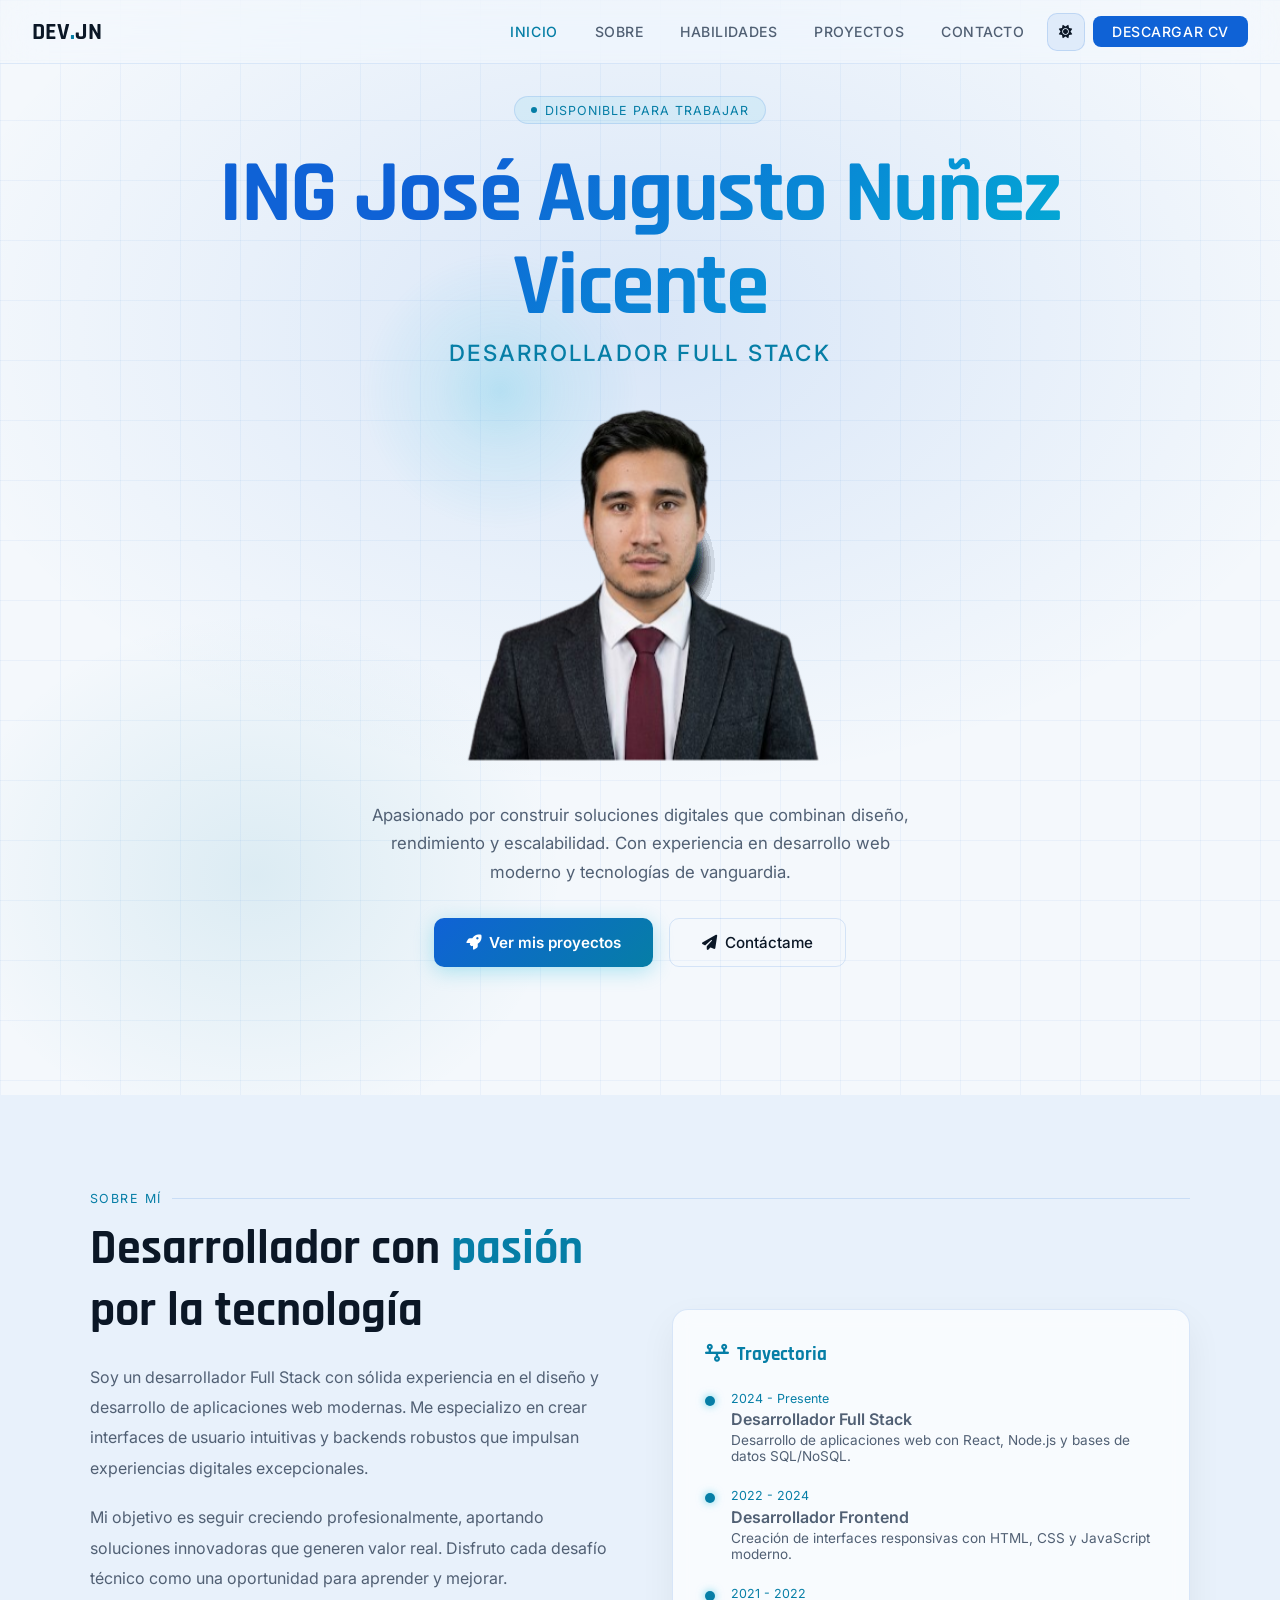
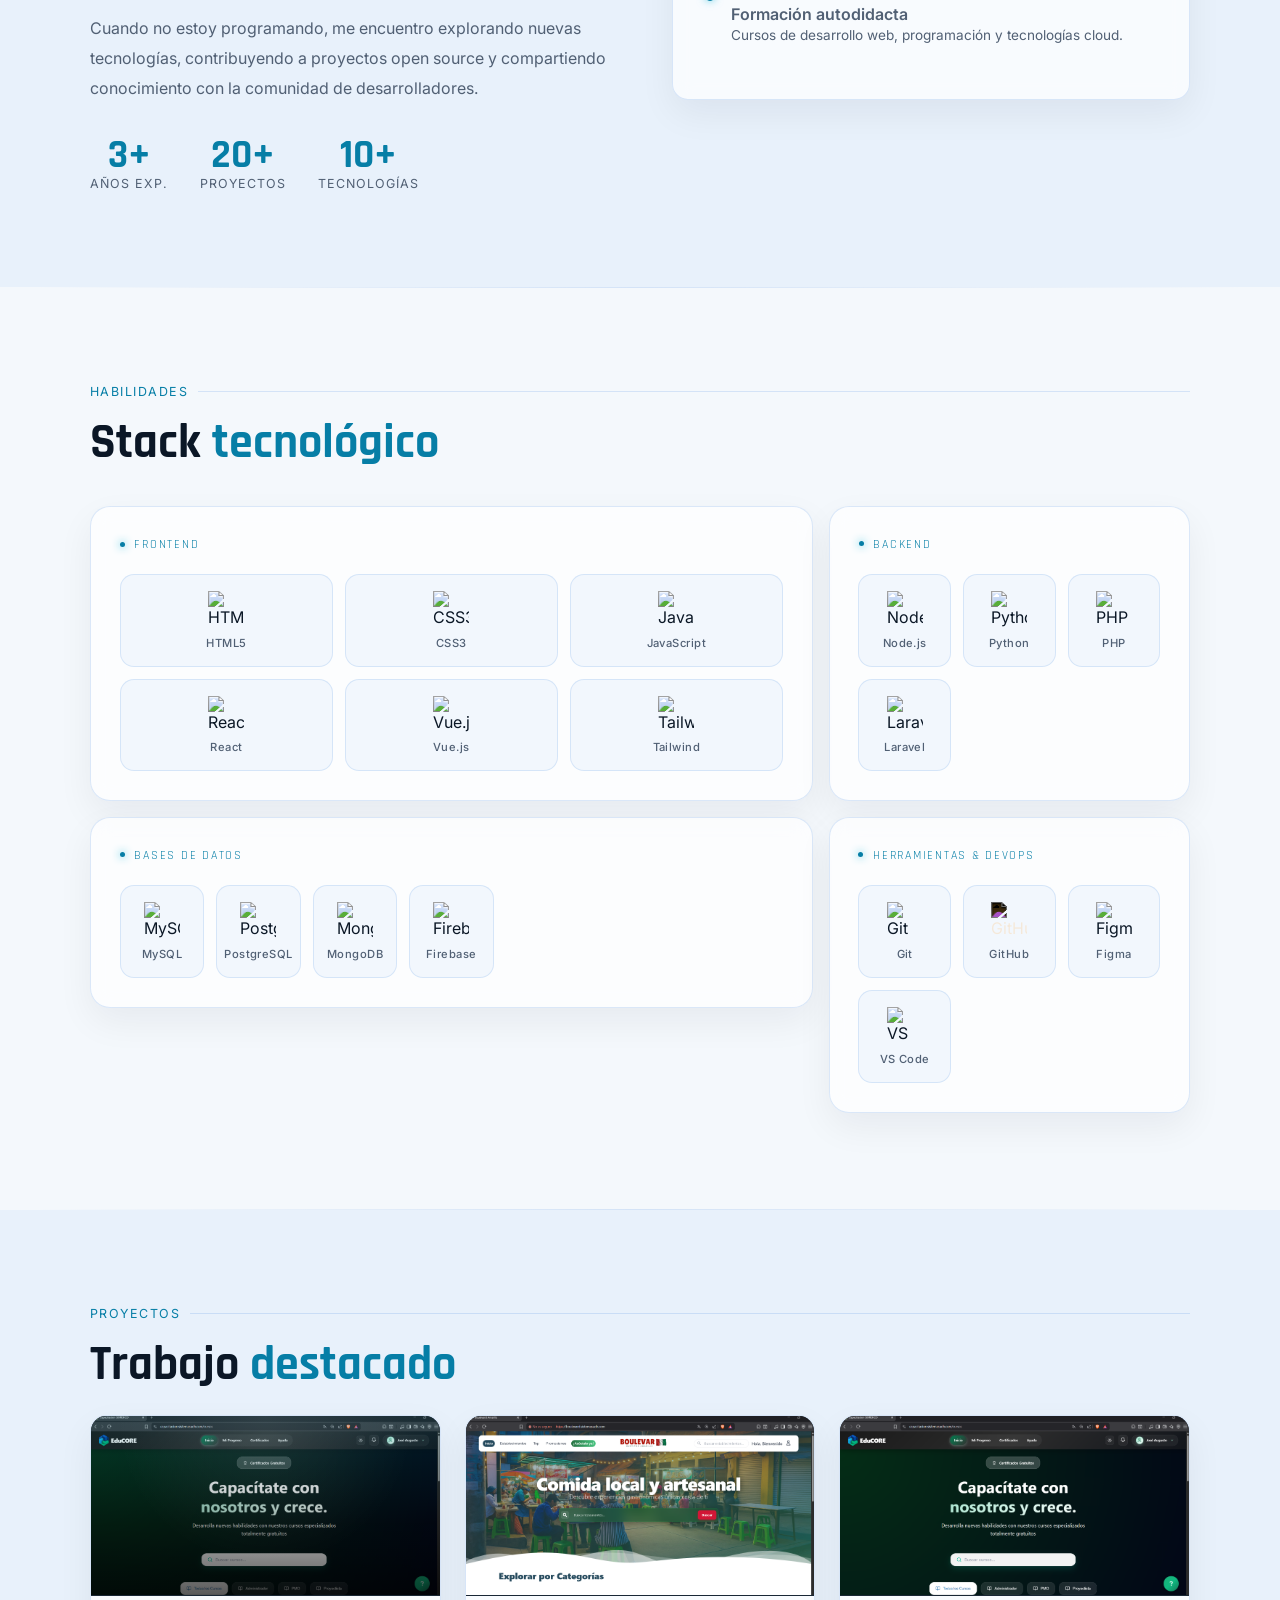
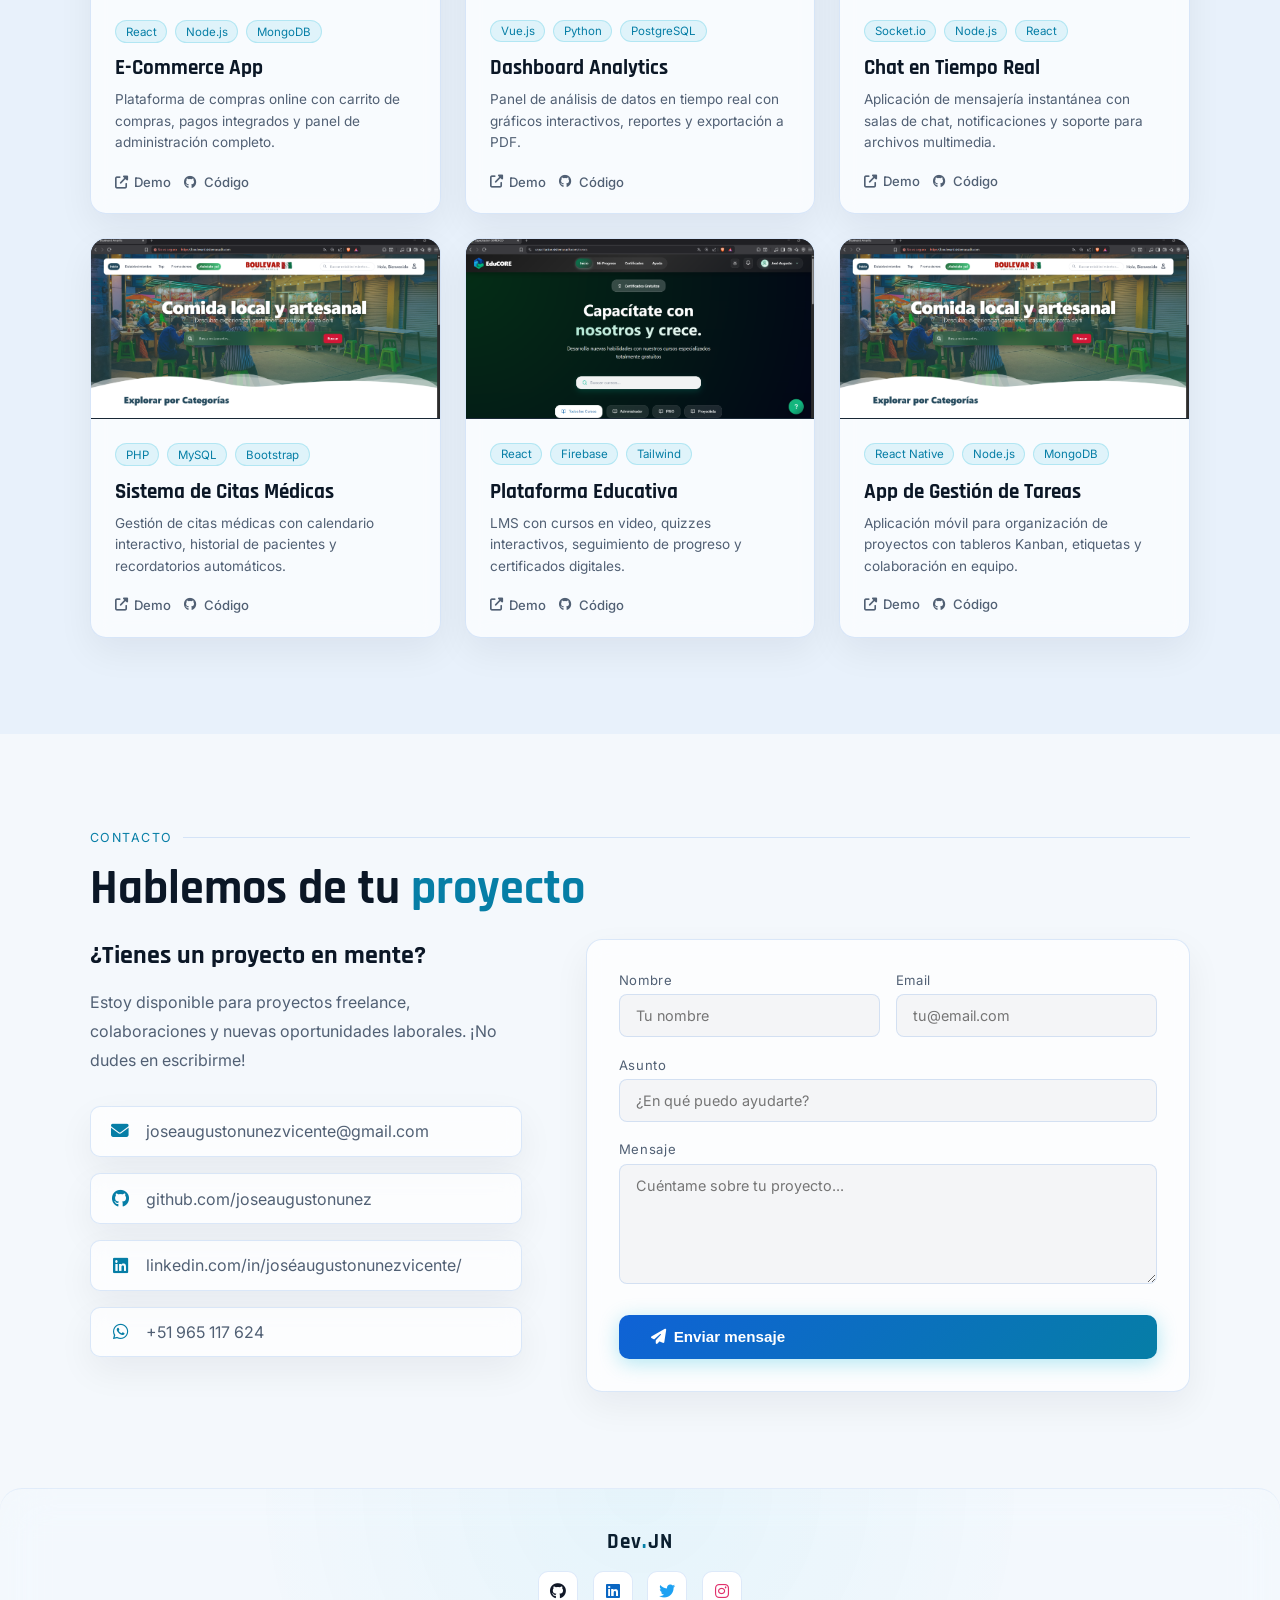
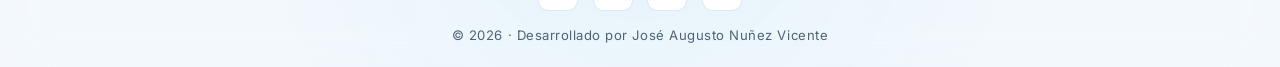
==== commit 32ee7f9d: "Add files via upload" ====
--- a/index.html
+++ b/index.html
@@ -51,35 +51,35 @@
         <div class="photo-container">
           <img src="img/perfil.png" alt="Foto de perfil" class="profile-photo">
         </div>
-
-        <div class="orbit-layer orbit-layer-1" aria-hidden="true">
-          <div class="orbit-item icon-r1-1"><div class="tech-icon" title="HTML5"><img src="https://cdn.jsdelivr.net/gh/devicons/devicon/icons/html5/html5-original.svg" width="28" height="28" alt="HTML5"></div></div>
-          <div class="orbit-item icon-r1-2"><div class="tech-icon" title="CSS3"><img src="https://cdn.jsdelivr.net/gh/devicons/devicon/icons/css3/css3-original.svg" width="28" height="28" alt="CSS3"></div></div>
-          <div class="orbit-item icon-r1-3"><div class="tech-icon" title="JavaScript"><img src="https://cdn.jsdelivr.net/gh/devicons/devicon/icons/javascript/javascript-original.svg" width="28" height="28" alt="JavaScript"></div></div>
-          <div class="orbit-item icon-r1-4"><div class="tech-icon" title="React"><img src="https://cdn.jsdelivr.net/gh/devicons/devicon/icons/react/react-original.svg" width="28" height="28" alt="React"></div></div>
-          <div class="orbit-item icon-r1-5"><div class="tech-icon" title="TypeScript"><img src="https://cdn.jsdelivr.net/gh/devicons/devicon/icons/typescript/typescript-original.svg" width="28" height="28" alt="TypeScript"></div></div>
-          <div class="orbit-item icon-r1-6"><div class="tech-icon" title="Next.js"><img src="https://cdn.jsdelivr.net/gh/devicons/devicon/icons/nextjs/nextjs-original.svg" width="28" height="28" alt="Next.js" style="filter:invert(1)"></div></div>
-          <div class="orbit-item icon-r1-7"><div class="tech-icon" title="Vue.js"><img src="https://cdn.jsdelivr.net/gh/devicons/devicon/icons/vuejs/vuejs-original.svg" width="28" height="28" alt="Vue.js"></div></div>
-          <div class="orbit-item icon-r1-8"><div class="tech-icon" title="Tailwind CSS"><img src="https://cdn.jsdelivr.net/gh/devicons/devicon/icons/tailwindcss/tailwindcss-original.svg" width="28" height="28" alt="Tailwind CSS"></div></div>
-        </div>
-
-        <div class="orbit-layer orbit-layer-2" aria-hidden="true">
-          <div class="orbit-item icon-r2-1"><div class="tech-icon" title="Node.js"><img src="https://cdn.jsdelivr.net/gh/devicons/devicon/icons/nodejs/nodejs-original.svg" width="28" height="28" alt="Node.js"></div></div>
-          <div class="orbit-item icon-r2-2"><div class="tech-icon" title="Python"><img src="https://cdn.jsdelivr.net/gh/devicons/devicon/icons/python/python-original.svg" width="28" height="28" alt="Python"></div></div>
-          <div class="orbit-item icon-r2-3"><div class="tech-icon" title="MySQL"><img src="https://cdn.jsdelivr.net/gh/devicons/devicon/icons/mysql/mysql-original.svg" width="28" height="28" alt="MySQL"></div></div>
-          <div class="orbit-item icon-r2-4"><div class="tech-icon" title="Git"><img src="https://cdn.jsdelivr.net/gh/devicons/devicon/icons/git/git-original.svg" width="28" height="28" alt="Git"></div></div>
-          <div class="orbit-item icon-r2-5"><div class="tech-icon" title="Docker"><img src="https://cdn.jsdelivr.net/gh/devicons/devicon/icons/docker/docker-original.svg" width="28" height="28" alt="Docker"></div></div>
-          <div class="orbit-item icon-r2-6"><div class="tech-icon" title="MongoDB"><img src="https://cdn.jsdelivr.net/gh/devicons/devicon/icons/mongodb/mongodb-original.svg" width="28" height="28" alt="MongoDB"></div></div>
-          <div class="orbit-item icon-r2-7"><div class="tech-icon" title="Redux"><img src="https://cdn.jsdelivr.net/gh/devicons/devicon/icons/redux/redux-original.svg" width="28" height="28" alt="Redux"></div></div>
-          <div class="orbit-item icon-r2-8"><div class="tech-icon" title="Angular"><img src="https://cdn.jsdelivr.net/gh/devicons/devicon/icons/angularjs/angularjs-original.svg" width="28" height="28" alt="Angular"></div></div>
-          <div class="orbit-item icon-r2-9"><div class="tech-icon" title="Java"><img src="https://cdn.jsdelivr.net/gh/devicons/devicon/icons/java/java-original.svg" width="28" height="28" alt="Java"></div></div>
-          <div class="orbit-item icon-r2-10"><div class="tech-icon" title="C#"><img src="https://cdn.jsdelivr.net/gh/devicons/devicon/icons/csharp/csharp-original.svg" width="28" height="28" alt="C#"></div></div>
-          <div class="orbit-item icon-r2-11"><div class="tech-icon" title="Go"><img src="https://cdn.jsdelivr.net/gh/devicons/devicon/icons/go/go-original.svg" width="28" height="28" alt="Go"></div></div>
-          <div class="orbit-item icon-r2-12"><div class="tech-icon" title="Django"><img src="https://cdn.jsdelivr.net/gh/devicons/devicon/icons/django/django-plain.svg" width="28" height="28" alt="Django"></div></div>
-          <div class="orbit-item icon-r2-13"><div class="tech-icon" title="PHP"><img src="https://cdn.jsdelivr.net/gh/devicons/devicon/icons/php/php-original.svg" width="28" height="28" alt="PHP"></div></div>
-          <div class="orbit-item icon-r2-14"><div class="tech-icon" title="Laravel"><img src="https://cdn.jsdelivr.net/gh/devicons/devicon/icons/laravel/laravel-original.svg" width="28" height="28" alt="Laravel"></div></div>
-          <div class="orbit-item icon-r2-15"><div class="tech-icon" title="Express.js"><img src="https://cdn.jsdelivr.net/gh/devicons/devicon/icons/express/express-original.svg" width="28" height="28" alt="Express.js" style="filter:invert(1)"></div></div>
-        </div>
+      </div>
+
+      <div class="orbit-layer orbit-layer-1" aria-hidden="true">
+        <div class="orbit-item icon-r1-1"><div class="tech-icon" title="HTML5"><img src="https://cdn.jsdelivr.net/gh/devicons/devicon/icons/html5/html5-original.svg" width="28" height="28" alt="HTML5"></div></div>
+        <div class="orbit-item icon-r1-2"><div class="tech-icon" title="CSS3"><img src="https://cdn.jsdelivr.net/gh/devicons/devicon/icons/css3/css3-original.svg" width="28" height="28" alt="CSS3"></div></div>
+        <div class="orbit-item icon-r1-3"><div class="tech-icon" title="JavaScript"><img src="https://cdn.jsdelivr.net/gh/devicons/devicon/icons/javascript/javascript-original.svg" width="28" height="28" alt="JavaScript"></div></div>
+        <div class="orbit-item icon-r1-4"><div class="tech-icon" title="React"><img src="https://cdn.jsdelivr.net/gh/devicons/devicon/icons/react/react-original.svg" width="28" height="28" alt="React"></div></div>
+        <div class="orbit-item icon-r1-5"><div class="tech-icon" title="TypeScript"><img src="https://cdn.jsdelivr.net/gh/devicons/devicon/icons/typescript/typescript-original.svg" width="28" height="28" alt="TypeScript"></div></div>
+        <div class="orbit-item icon-r1-6"><div class="tech-icon" title="Next.js"><img src="https://cdn.jsdelivr.net/gh/devicons/devicon/icons/nextjs/nextjs-original.svg" width="28" height="28" alt="Next.js" style="filter:invert(1)"></div></div>
+        <div class="orbit-item icon-r1-7"><div class="tech-icon" title="Vue.js"><img src="https://cdn.jsdelivr.net/gh/devicons/devicon/icons/vuejs/vuejs-original.svg" width="28" height="28" alt="Vue.js"></div></div>
+        <div class="orbit-item icon-r1-8"><div class="tech-icon" title="Tailwind CSS"><img src="https://cdn.jsdelivr.net/gh/devicons/devicon/icons/tailwindcss/tailwindcss-original.svg" width="28" height="28" alt="Tailwind CSS"></div></div>
+      </div>
+
+      <div class="orbit-layer orbit-layer-2" aria-hidden="true">
+        <div class="orbit-item icon-r2-1"><div class="tech-icon" title="Node.js"><img src="https://cdn.jsdelivr.net/gh/devicons/devicon/icons/nodejs/nodejs-original.svg" width="28" height="28" alt="Node.js"></div></div>
+        <div class="orbit-item icon-r2-2"><div class="tech-icon" title="Python"><img src="https://cdn.jsdelivr.net/gh/devicons/devicon/icons/python/python-original.svg" width="28" height="28" alt="Python"></div></div>
+        <div class="orbit-item icon-r2-3"><div class="tech-icon" title="MySQL"><img src="https://cdn.jsdelivr.net/gh/devicons/devicon/icons/mysql/mysql-original.svg" width="28" height="28" alt="MySQL"></div></div>
+        <div class="orbit-item icon-r2-4"><div class="tech-icon" title="Git"><img src="https://cdn.jsdelivr.net/gh/devicons/devicon/icons/git/git-original.svg" width="28" height="28" alt="Git"></div></div>
+        <div class="orbit-item icon-r2-5"><div class="tech-icon" title="Docker"><img src="https://cdn.jsdelivr.net/gh/devicons/devicon/icons/docker/docker-original.svg" width="28" height="28" alt="Docker"></div></div>
+        <div class="orbit-item icon-r2-6"><div class="tech-icon" title="MongoDB"><img src="https://cdn.jsdelivr.net/gh/devicons/devicon/icons/mongodb/mongodb-original.svg" width="28" height="28" alt="MongoDB"></div></div>
+        <div class="orbit-item icon-r2-7"><div class="tech-icon" title="Redux"><img src="https://cdn.jsdelivr.net/gh/devicons/devicon/icons/redux/redux-original.svg" width="28" height="28" alt="Redux"></div></div>
+        <div class="orbit-item icon-r2-8"><div class="tech-icon" title="Angular"><img src="https://cdn.jsdelivr.net/gh/devicons/devicon/icons/angularjs/angularjs-original.svg" width="28" height="28" alt="Angular"></div></div>
+        <div class="orbit-item icon-r2-9"><div class="tech-icon" title="Java"><img src="https://cdn.jsdelivr.net/gh/devicons/devicon/icons/java/java-original.svg" width="28" height="28" alt="Java"></div></div>
+        <div class="orbit-item icon-r2-10"><div class="tech-icon" title="C#"><img src="https://cdn.jsdelivr.net/gh/devicons/devicon/icons/csharp/csharp-original.svg" width="28" height="28" alt="C#"></div></div>
+        <div class="orbit-item icon-r2-11"><div class="tech-icon" title="Go"><img src="https://cdn.jsdelivr.net/gh/devicons/devicon/icons/go/go-original.svg" width="28" height="28" alt="Go"></div></div>
+        <div class="orbit-item icon-r2-12"><div class="tech-icon" title="Django"><img src="https://cdn.jsdelivr.net/gh/devicons/devicon/icons/django/django-plain.svg" width="28" height="28" alt="Django"></div></div>
+        <div class="orbit-item icon-r2-13"><div class="tech-icon" title="PHP"><img src="https://cdn.jsdelivr.net/gh/devicons/devicon/icons/php/php-original.svg" width="28" height="28" alt="PHP"></div></div>
+        <div class="orbit-item icon-r2-14"><div class="tech-icon" title="Laravel"><img src="https://cdn.jsdelivr.net/gh/devicons/devicon/icons/laravel/laravel-original.svg" width="28" height="28" alt="Laravel"></div></div>
+        <div class="orbit-item icon-r2-15"><div class="tech-icon" title="Express.js"><img src="https://cdn.jsdelivr.net/gh/devicons/devicon/icons/express/express-original.svg" width="28" height="28" alt="Express.js" style="filter:invert(1)"></div></div>
       </div>
       <p class="hero-desc">
         Apasionado por construir soluciones digitales que combinan diseño, rendimiento y escalabilidad. Con experiencia en desarrollo web moderno y tecnologías de vanguardia.
--- a/styles.css
+++ b/styles.css
@@ -257,13 +257,11 @@
   margin-bottom: 2.5rem;
 }
 
-/* Orbit system */
+/* Orbit system — solo la foto centrada */
 .orbit-system {
-  position: relative;
   width: min(980px, 96vw);
   margin: 0 auto 2.5rem;
-  display: flex; flex-direction: column; align-items: center;
-  gap: 1.5rem;
+  display: flex; align-items: center; justify-content: center;
 }
 .photo-container {
   position: relative;
@@ -273,14 +271,26 @@
   overflow: visible; z-index: 5;
 }
 .photo-container img { display: block; width: 100%; height: auto; object-fit: contain; }
-.orbit-layer {
-  position: relative; inset: auto; overflow: visible;
-  display: flex; flex-wrap: wrap; justify-content: center;
-  gap: 0.9rem; width: 100%;
-}
-.orbit-item { position: static; width: auto; height: auto; transform: none !important; }
+
+/* Capa de iconos flotando sobre todo el hero */
+.orbit-layer { position: absolute; inset: 0; pointer-events: none; }
+.orbit-item {
+  position: absolute;
+  left: 50%; top: 50%;
+  width: 56px; height: 56px;
+  pointer-events: auto;
+  animation: zero-g var(--duration, 7s) ease-in-out infinite;
+  animation-delay: var(--delay, 0s);
+}
+@keyframes zero-g {
+  0%   { transform: translate(calc(-50% + var(--x, 0px) + var(--mx, 0px)), calc(-50% + var(--y, 0px) + var(--my, 0px))) translate(0px, 0px) rotate(0deg); }
+  25%  { transform: translate(calc(-50% + var(--x, 0px) + var(--mx, 0px)), calc(-50% + var(--y, 0px) + var(--my, 0px))) translate(12px, -6px) rotate(2deg); }
+  50%  { transform: translate(calc(-50% + var(--x, 0px) + var(--mx, 0px)), calc(-50% + var(--y, 0px) + var(--my, 0px))) translate(-6px, -16px) rotate(-1deg); }
+  75%  { transform: translate(calc(-50% + var(--x, 0px) + var(--mx, 0px)), calc(-50% + var(--y, 0px) + var(--my, 0px))) translate(-14px, -2px) rotate(1.5deg); }
+  100% { transform: translate(calc(-50% + var(--x, 0px) + var(--mx, 0px)), calc(-50% + var(--y, 0px) + var(--my, 0px))) translate(0px, 0px) rotate(0deg); }
+}
+
 .orbit-item .tech-icon {
-  position: static;
   width: 48px; height: 48px;
   background: linear-gradient(180deg, rgba(255,255,255,0.08), rgba(255,255,255,0.03));
   border: 1px solid rgba(0,180,216,0.24);
@@ -326,17 +336,8 @@
 }
 .btn-outline:hover { border-color: var(--cyan); color: var(--cyan); transform: translateY(-3px); }
 @media (max-width: 768px) {
-  .orbit-layer {
-    display: grid;
-    grid-template-columns: repeat(4, 1fr);
-    gap: 12px;
-    justify-items: center;
-  }
-
-  .orbit-item .tech-icon {
-    width: 46px;
-    height: 46px;
-  }
+  .orbit-item .tech-icon { width: 40px; height: 40px; }
+  .orbit-item { width: 48px; height: 48px; }
 }
 /* ======================================
    SECTIONS COMMON
@@ -397,6 +398,7 @@
   grid-template-rows: auto auto;
   gap: 1rem;
   margin-top: 2rem;
+  align-items: start;
 }
 .bento-card {
   background: var(--bg-card);
@@ -423,16 +425,6 @@
 }
 .bento-card:hover::before { opacity: 1; }
 
-/* Frontend ocupa columna 1, filas 1 y 2 */
-.bento-featured {
-  grid-column: 1;
-  grid-row: 1 / 3;
-}
-/* Herramientas en columna 2, fila 2 */
-.bento-tools {
-  grid-column: 2;
-  grid-row: 2;
-}
 
 .bento-label {
   font-family: 'Rajdhani', sans-serif;
@@ -749,7 +741,6 @@
   nav a:not(.nav-cta) { display: none; }
   .orbit-system { width: min(100%, 96vw); }
   .photo-container { width: min(340px, 84vw); }
-  .orbit-item .tech-icon { width: 42px; height: 42px; }
   .theme-toggle { width: 34px; height: 34px; }
   footer { padding: 2rem 1rem 1.25rem; }
   .footer-inner { gap: 0.9rem; }
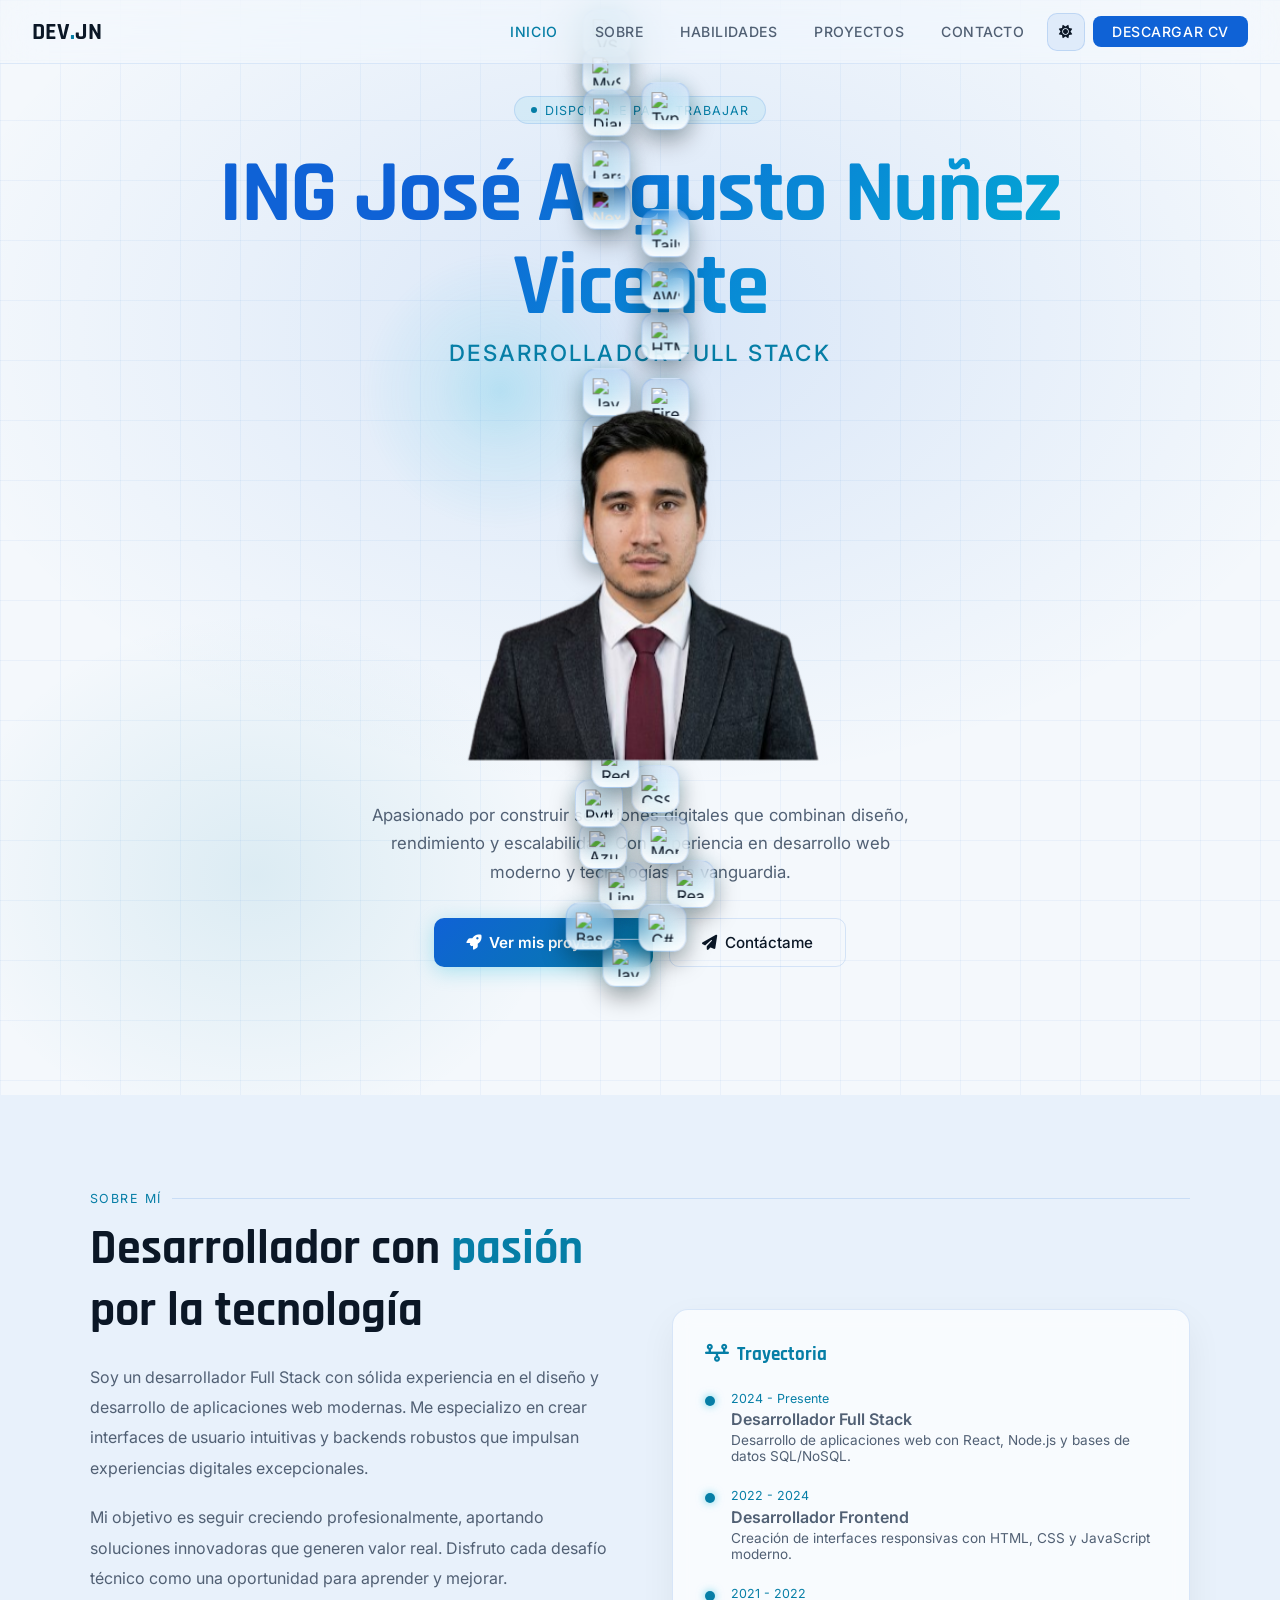
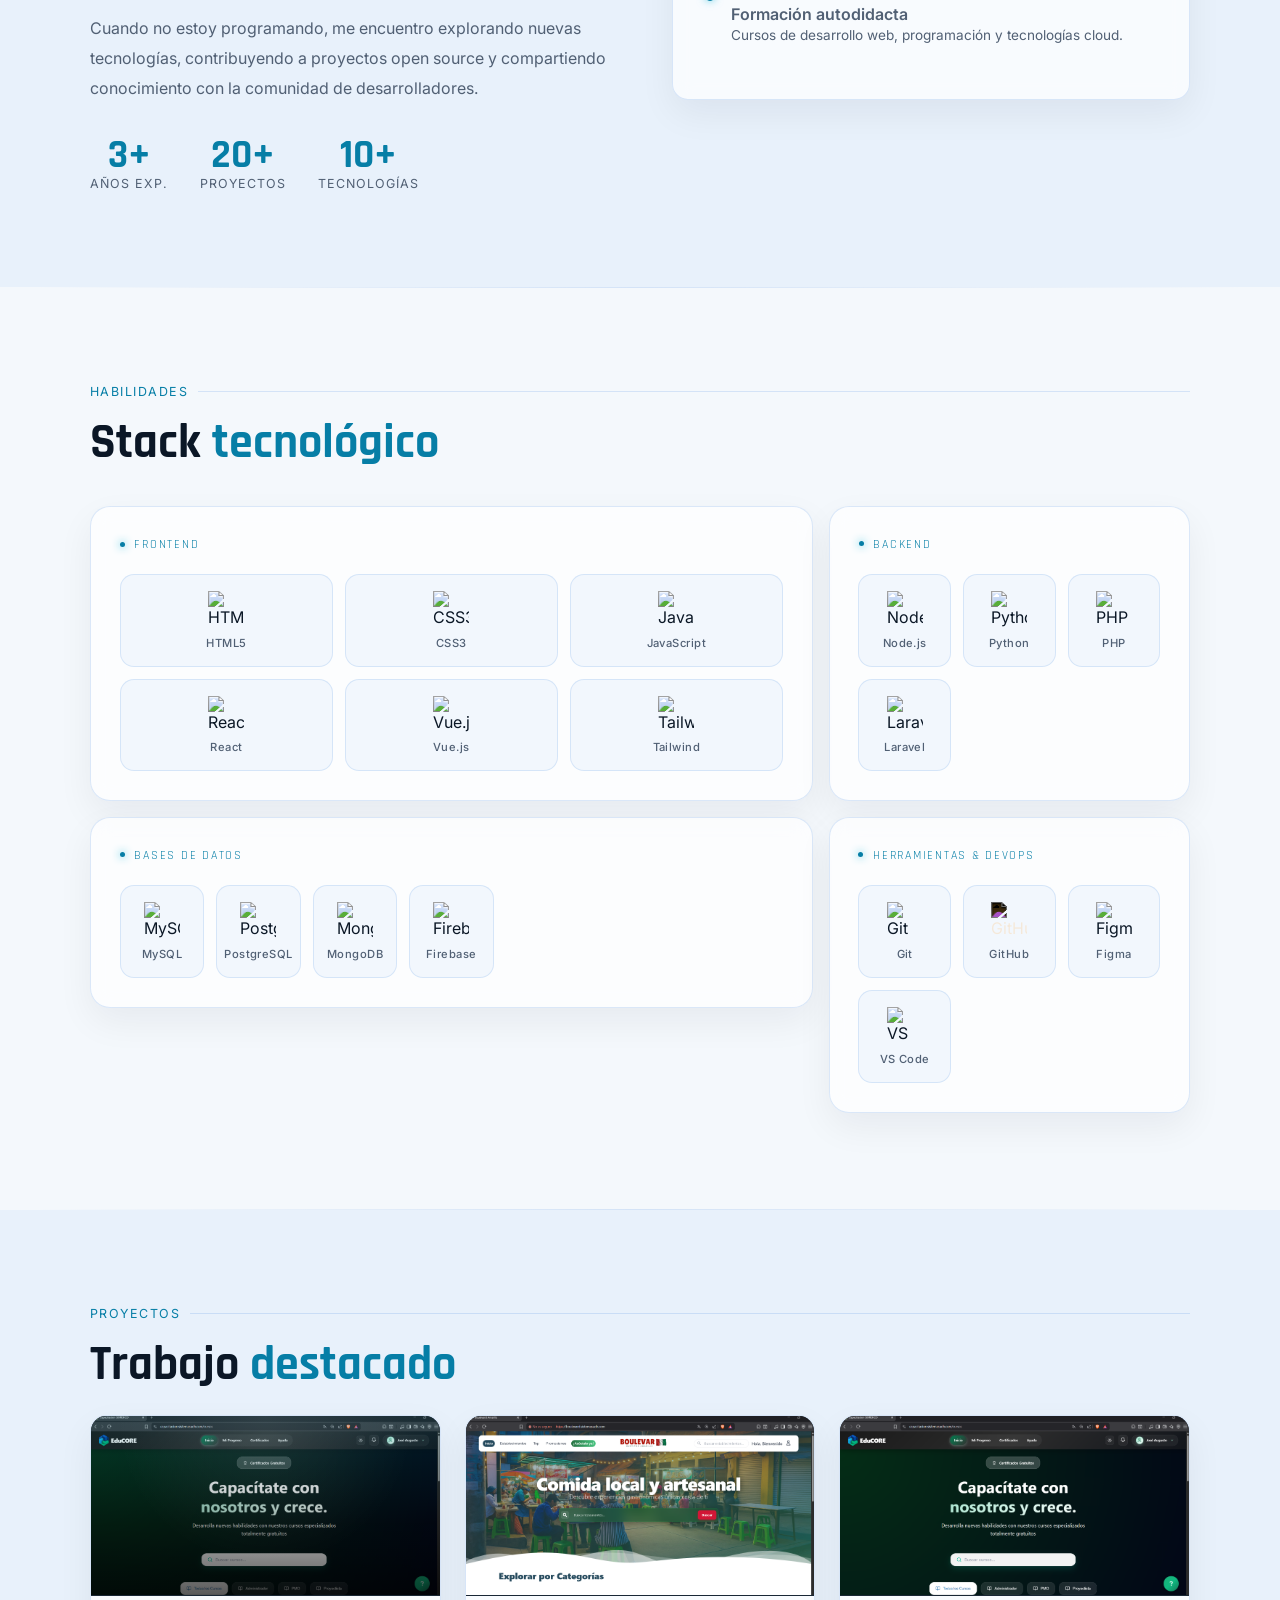
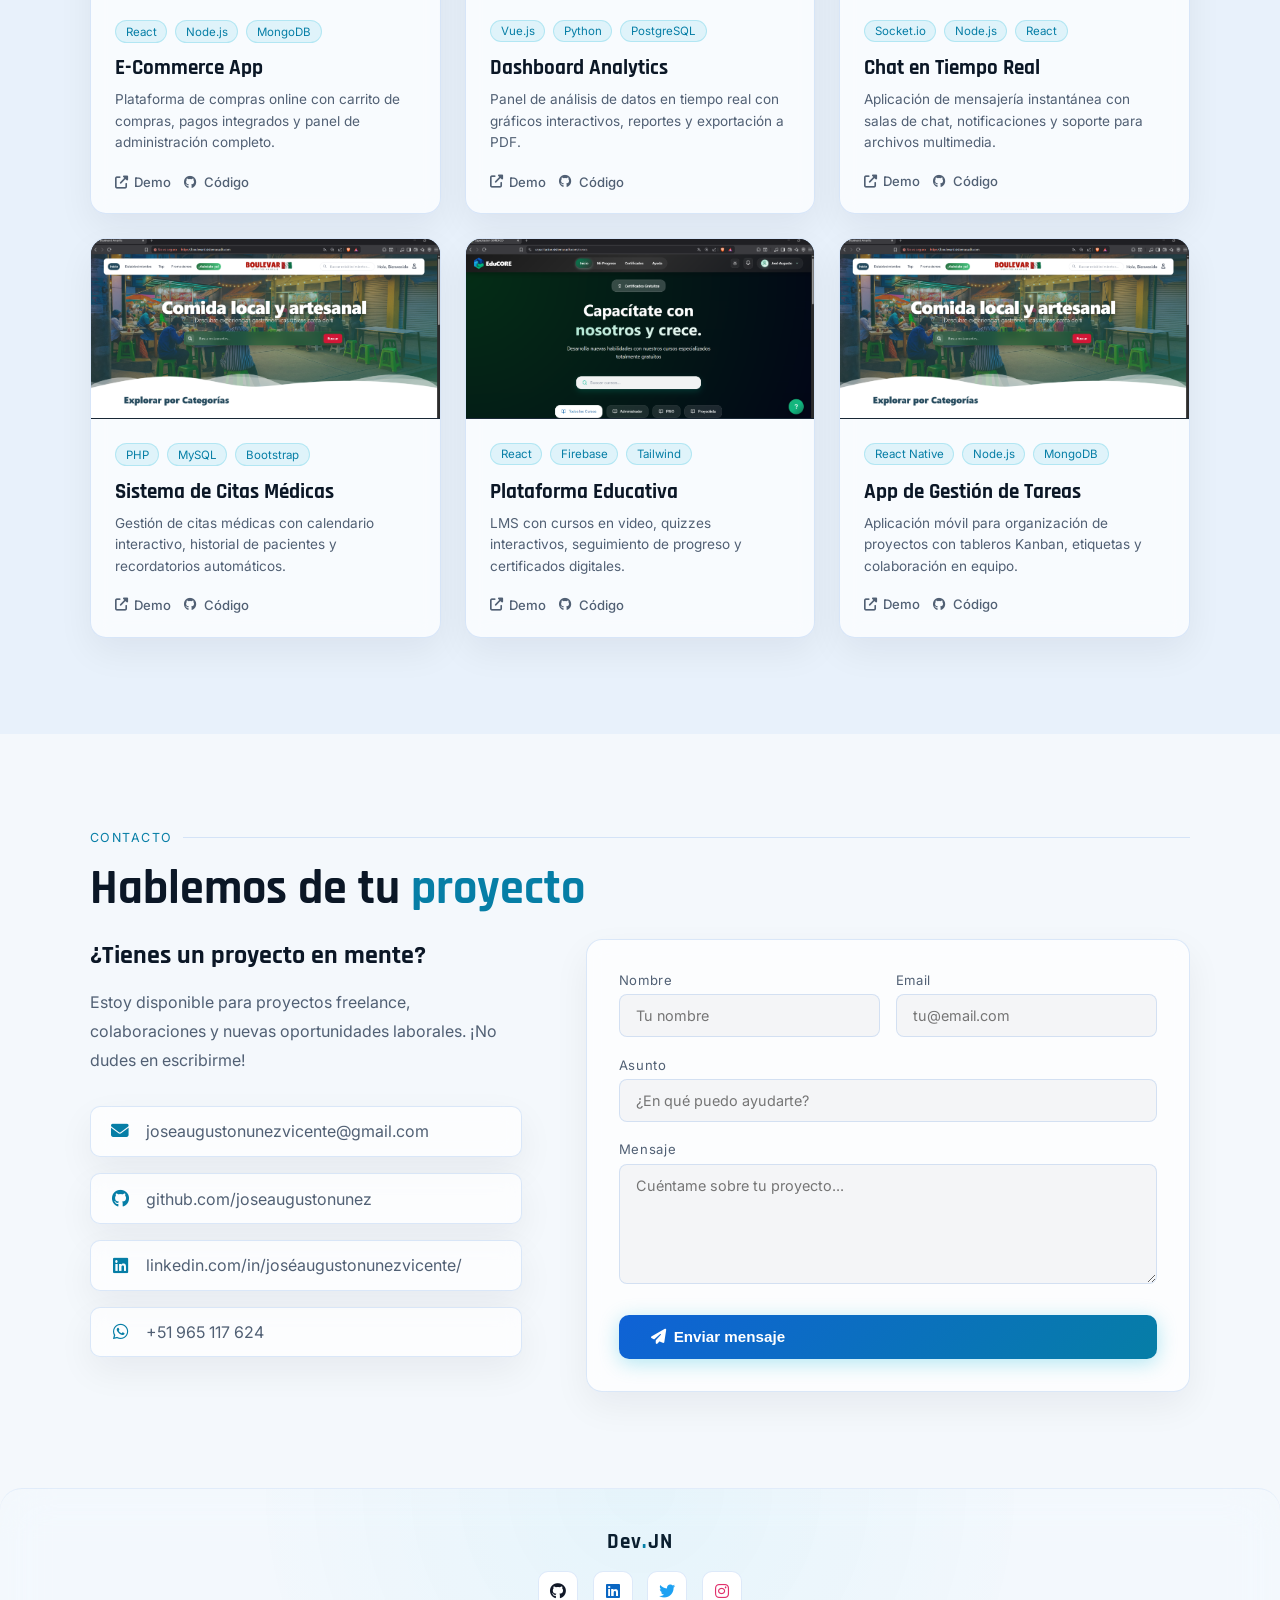
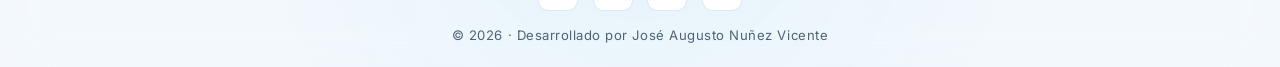
==== commit 7ca2b309: "Add files via upload" ====
--- a/index.html
+++ b/index.html
@@ -29,7 +29,7 @@
       <button class="theme-toggle" type="button" aria-label="Cambiar tema" title="Cambiar tema">
         <i class="fas fa-moon"></i>
       </button>
-      <a href="#contacto" class="nav-cta">Descargar CV</a>
+      <a href="doc/CV NUÑEZ VICENTE, JOSÉ AUGUSTO.pdf" download class="nav-cta">Descargar CV</a>
     </nav>
   </header>
 
@@ -61,6 +61,16 @@
         <div class="orbit-item icon-r1-5"><div class="tech-icon" title="TypeScript"><img src="https://cdn.jsdelivr.net/gh/devicons/devicon/icons/typescript/typescript-original.svg" width="28" height="28" alt="TypeScript"></div></div>
         <div class="orbit-item icon-r1-6"><div class="tech-icon" title="Next.js"><img src="https://cdn.jsdelivr.net/gh/devicons/devicon/icons/nextjs/nextjs-original.svg" width="28" height="28" alt="Next.js" style="filter:invert(1)"></div></div>
         <div class="orbit-item icon-r1-7"><div class="tech-icon" title="Vue.js"><img src="https://cdn.jsdelivr.net/gh/devicons/devicon/icons/vuejs/vuejs-original.svg" width="28" height="28" alt="Vue.js"></div></div>
+       <div class="orbit-item icon-r2-24"><div class="tech-icon" title="Linux"><img src="https://cdn.jsdelivr.net/gh/devicons/devicon/icons/linux/linux-original.svg" width="28" height="28" alt="Linux"></div></div>
+      <div class="orbit-item icon-r2-31"><div class="tech-icon" title="Flutter"><img src="https://cdn.jsdelivr.net/gh/devicons/devicon/icons/flutter/flutter-original.svg" width="28" height="28" alt="Flutter"></div></div>
+      <div class="orbit-item icon-r2-21"><div class="tech-icon" title="Firebase"><img src="https://cdn.jsdelivr.net/gh/devicons/devicon/icons/firebase/firebase-plain.svg" width="28" height="28" alt="Firebase"></div></div>
+      <div class="orbit-item icon-r2-27"><div class="tech-icon" title="AWS"><img src="https://cdn.jsdelivr.net/gh/devicons/devicon/icons/amazonwebservices/amazonwebservices-original-wordmark.svg" width="28" height="28" alt="AWS"></div></div>
+      <div class="orbit-item icon-r2-28"><div class="tech-icon" title="Google Cloud"><img src="https://cdn.jsdelivr.net/gh/devicons/devicon/icons/googlecloud/googlecloud-original.svg" width="28" height="28" alt="Google Cloud"></div></div>
+      <div class="orbit-item icon-r2-29"><div class="tech-icon" title="Azure"><img src="https://cdn.jsdelivr.net/gh/devicons/devicon/icons/azure/azure-original.svg" width="28" height="28" alt="Azure"></div></div>
+      <div class="orbit-item icon-r2-25"><div class="tech-icon" title="Bash"><img src="https://cdn.jsdelivr.net/gh/devicons/devicon/icons/bash/bash-original.svg" width="28" height="28" alt="Bash"></div></div>
+      <div class="orbit-item icon-r2-22"><div class="tech-icon" title="PostgreSQL"><img src="https://cdn.jsdelivr.net/gh/devicons/devicon/icons/postgresql/postgresql-original.svg" width="28" height="28" alt="PostgreSQL"></div></div>
+      <div class="orbit-item icon-r2-32"><div class="tech-icon" title="Figma"><img src="https://cdn.jsdelivr.net/gh/devicons/devicon/icons/figma/figma-original.svg" width="28" height="28" alt="Figma"></div></div>
+       <div class="orbit-item icon-r2-33"><div class="tech-icon" title="VS Code"><img src="https://cdn.jsdelivr.net/gh/devicons/devicon/icons/vscode/vscode-original.svg" width="28" height="28" alt="VS Code"></div></div>
         <div class="orbit-item icon-r1-8"><div class="tech-icon" title="Tailwind CSS"><img src="https://cdn.jsdelivr.net/gh/devicons/devicon/icons/tailwindcss/tailwindcss-original.svg" width="28" height="28" alt="Tailwind CSS"></div></div>
       </div>
 
--- a/styles.css
+++ b/styles.css
@@ -279,15 +279,7 @@
   left: 50%; top: 50%;
   width: 56px; height: 56px;
   pointer-events: auto;
-  animation: zero-g var(--duration, 7s) ease-in-out infinite;
-  animation-delay: var(--delay, 0s);
-}
-@keyframes zero-g {
-  0%   { transform: translate(calc(-50% + var(--x, 0px) + var(--mx, 0px)), calc(-50% + var(--y, 0px) + var(--my, 0px))) translate(0px, 0px) rotate(0deg); }
-  25%  { transform: translate(calc(-50% + var(--x, 0px) + var(--mx, 0px)), calc(-50% + var(--y, 0px) + var(--my, 0px))) translate(12px, -6px) rotate(2deg); }
-  50%  { transform: translate(calc(-50% + var(--x, 0px) + var(--mx, 0px)), calc(-50% + var(--y, 0px) + var(--my, 0px))) translate(-6px, -16px) rotate(-1deg); }
-  75%  { transform: translate(calc(-50% + var(--x, 0px) + var(--mx, 0px)), calc(-50% + var(--y, 0px) + var(--my, 0px))) translate(-14px, -2px) rotate(1.5deg); }
-  100% { transform: translate(calc(-50% + var(--x, 0px) + var(--mx, 0px)), calc(-50% + var(--y, 0px) + var(--my, 0px))) translate(0px, 0px) rotate(0deg); }
+  transform: translate(calc(-50% + var(--x, 0px)), calc(-50% + var(--y, 0px)));
 }
 
 .orbit-item .tech-icon {
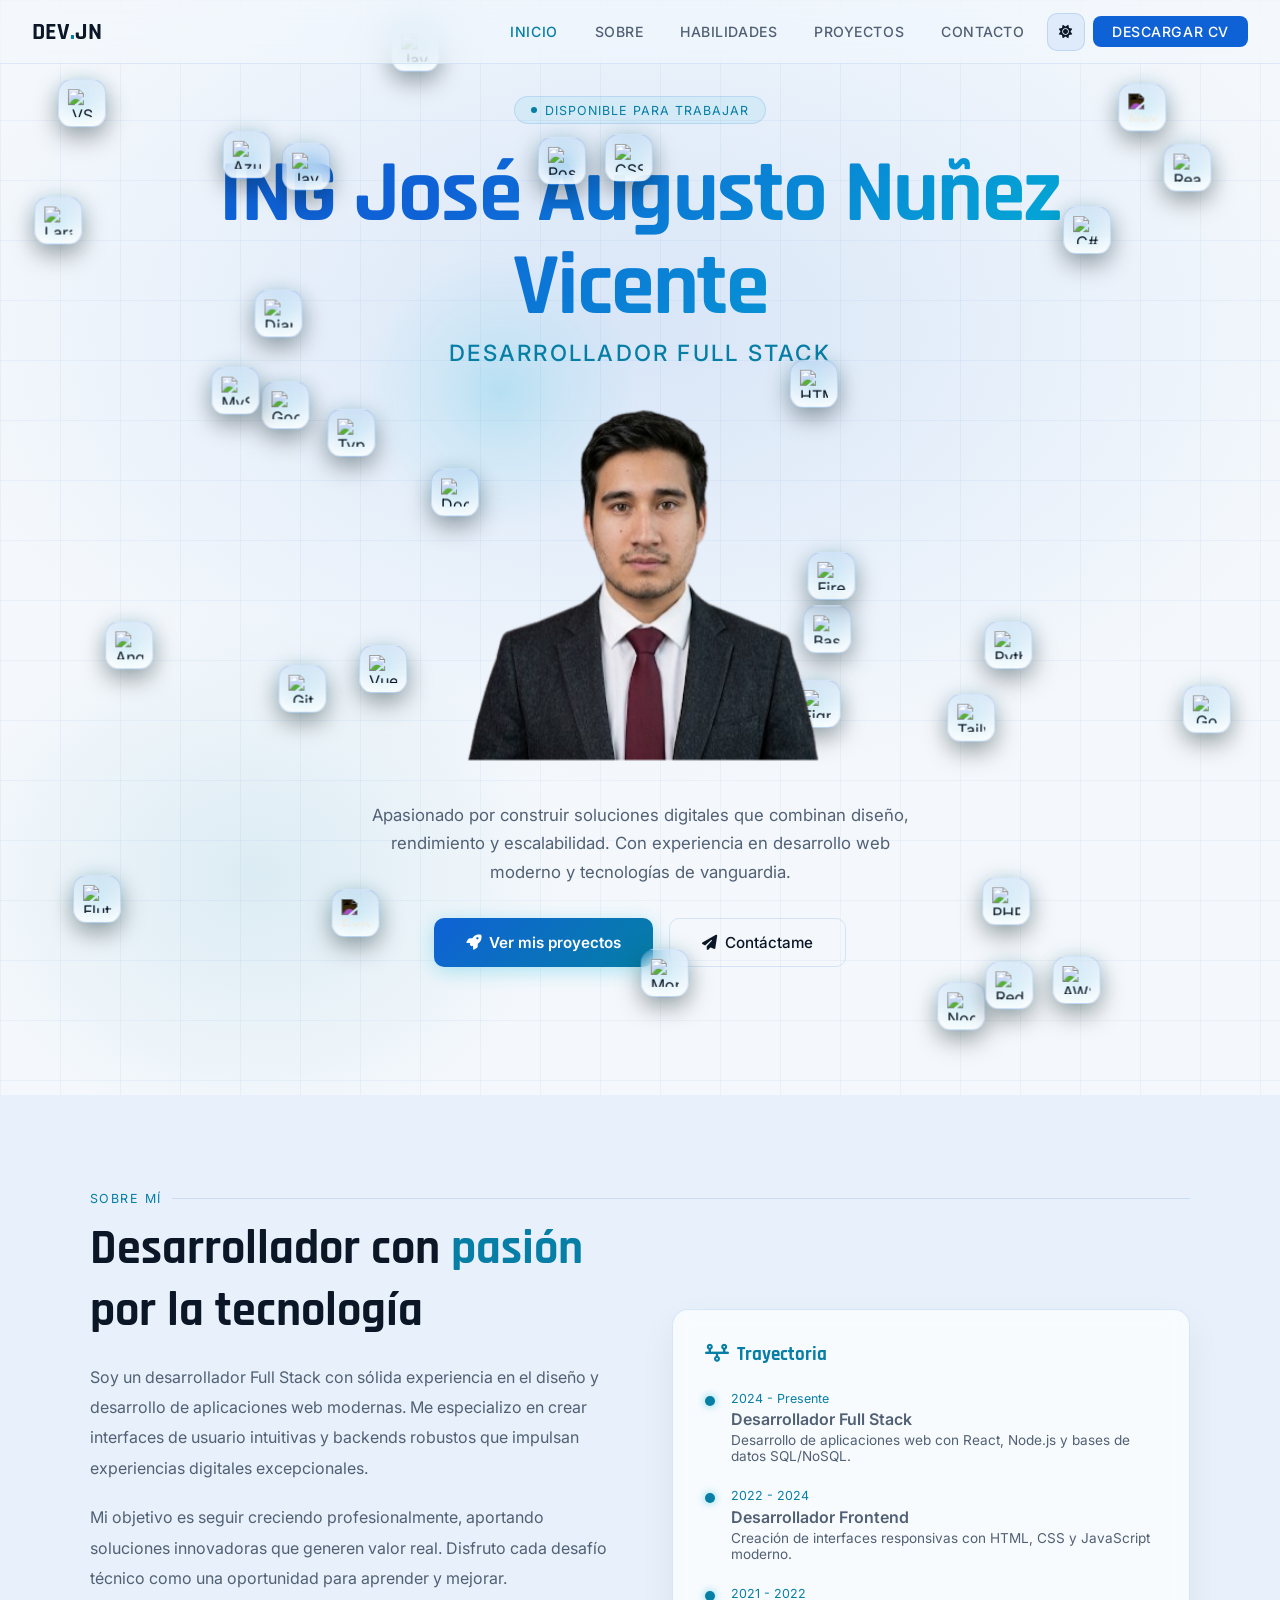
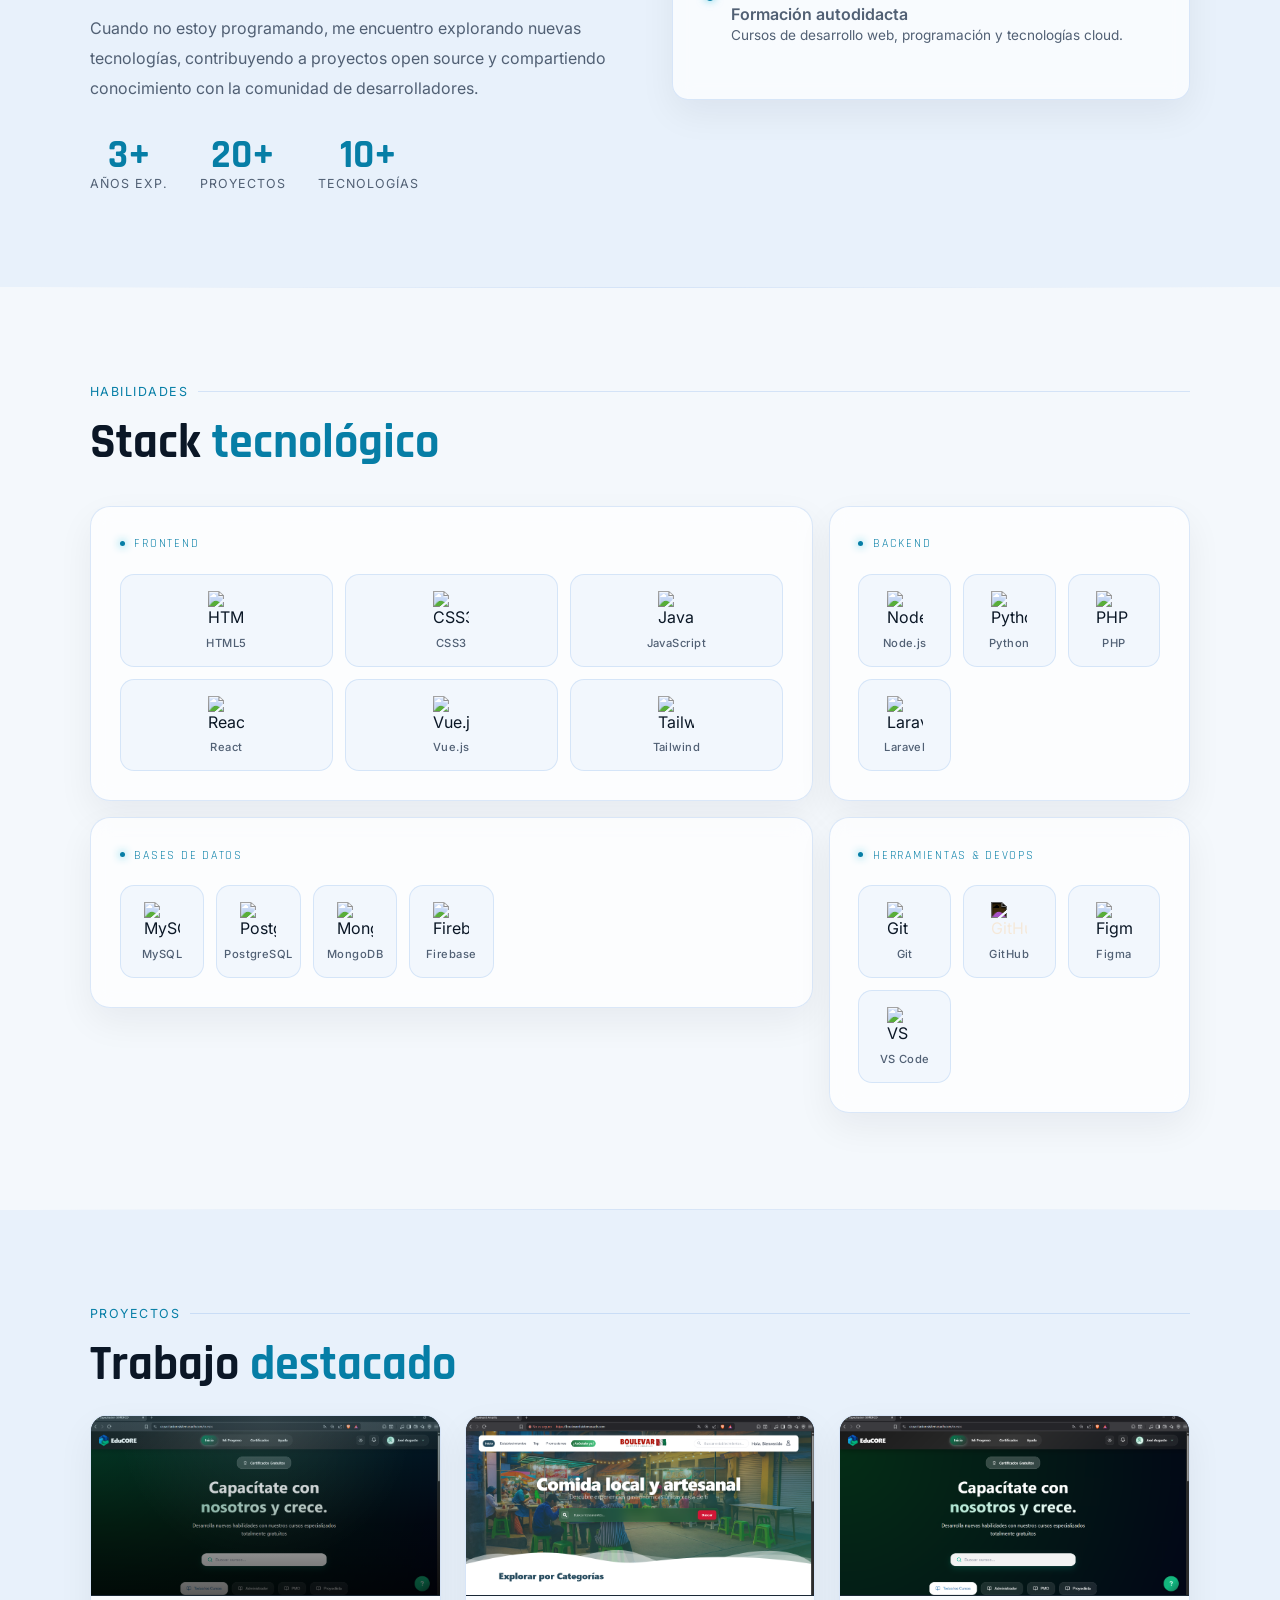
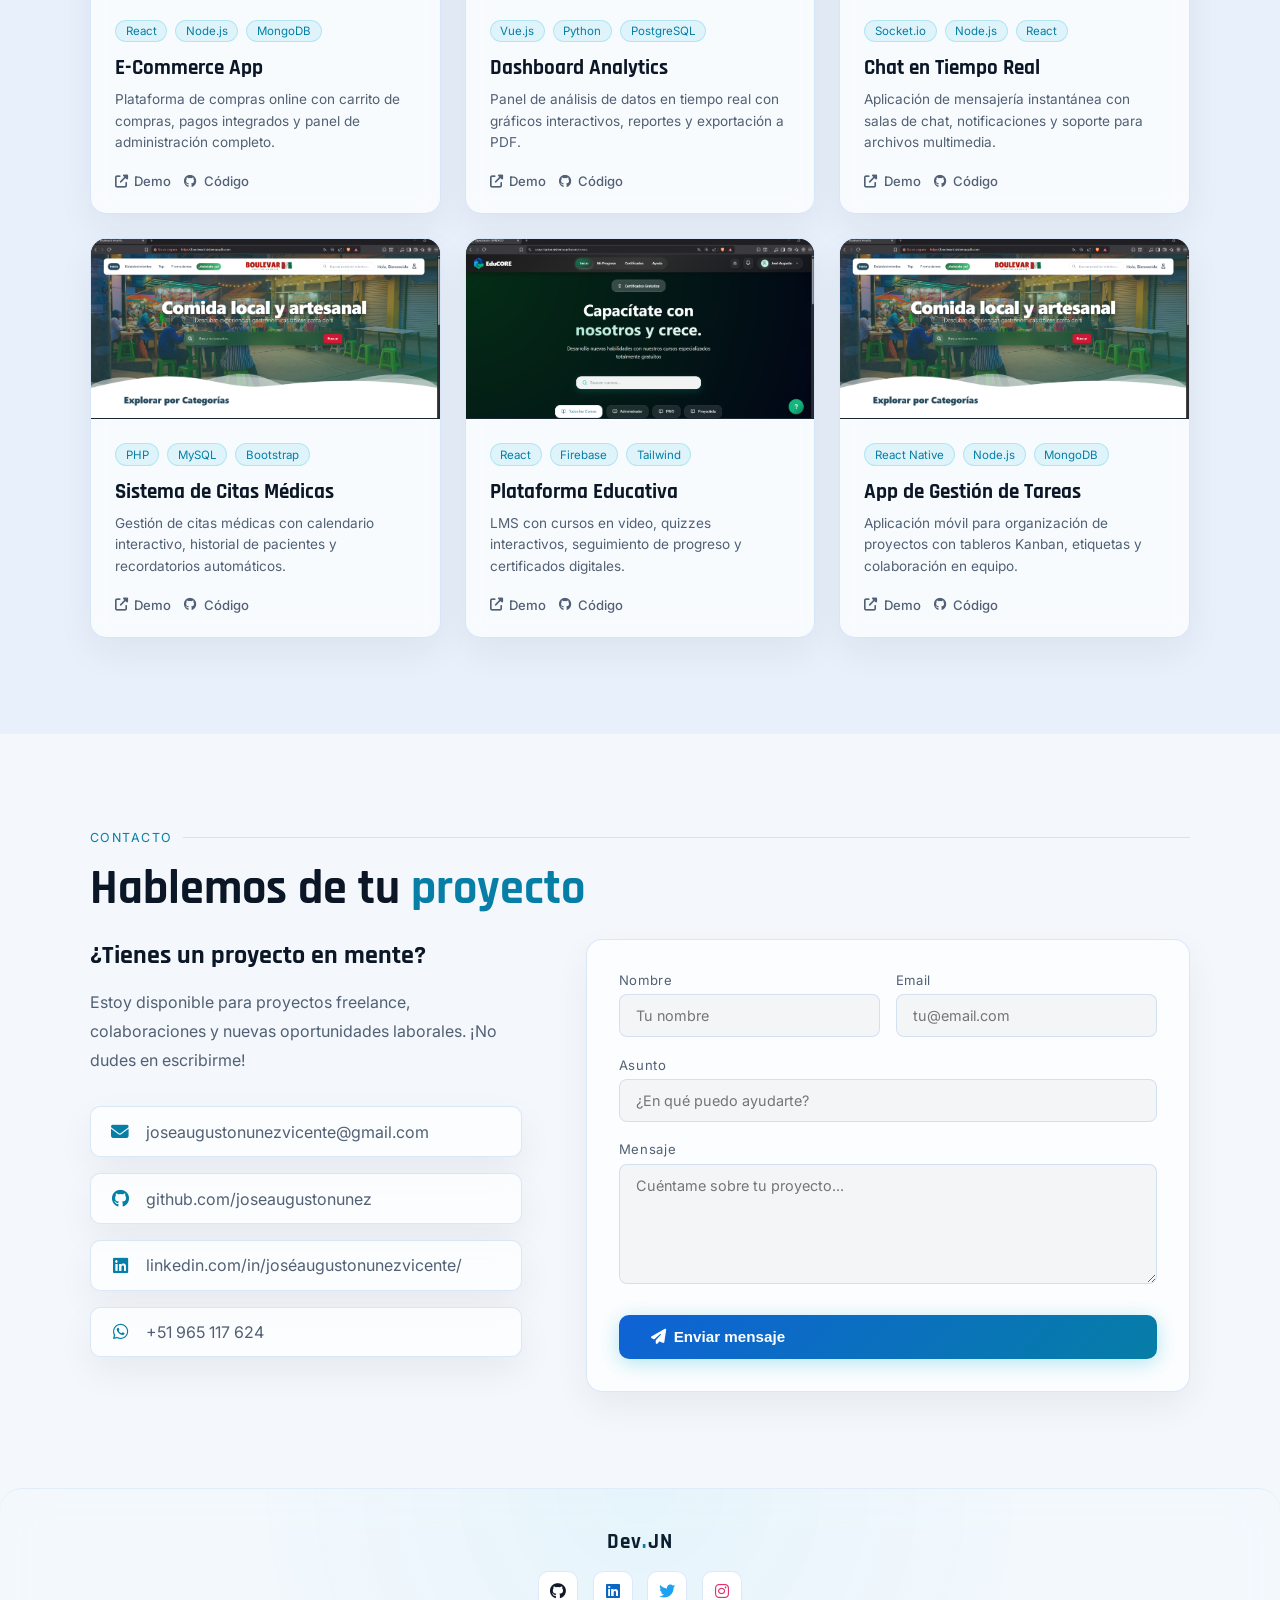
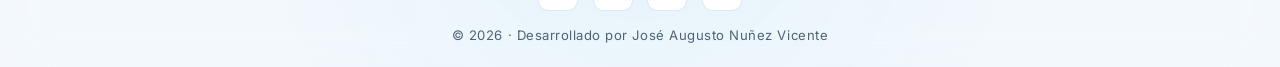
==== commit 8c8c4a40: "Actualizar index.html" ====
--- a/index.html
+++ b/index.html
@@ -370,10 +370,10 @@
     <div class="footer-inner">
       <div class="footer-logo">Dev<span>.</span>JN</div>
       <div class="social-links">
-        <a href="#" class="social-link github"><i class="fab fa-github"></i></a>
-        <a href="#" class="social-link"><i class="fab fa-linkedin"></i></a>
+        <a href="https://github.com/joseaugustonunez" class="social-link github"><i class="fab fa-github"></i></a>
+        <a href="https://www.linkedin.com/public-profile/settings/" class="social-link"><i class="fab fa-linkedin"></i></a>
         <a href="#" class="social-link"><i class="fab fa-twitter"></i></a>
-        <a href="#" class="social-link"><i class="fab fa-instagram"></i></a>
+        <a href="https://www.linkedin.com/public-profile/settings/" class="social-link"><i class="fab fa-instagram"></i></a>
       </div>
       <p class="footer-copy">© 2026 · Desarrollado por José Augusto Nuñez Vicente</p>
     </div>
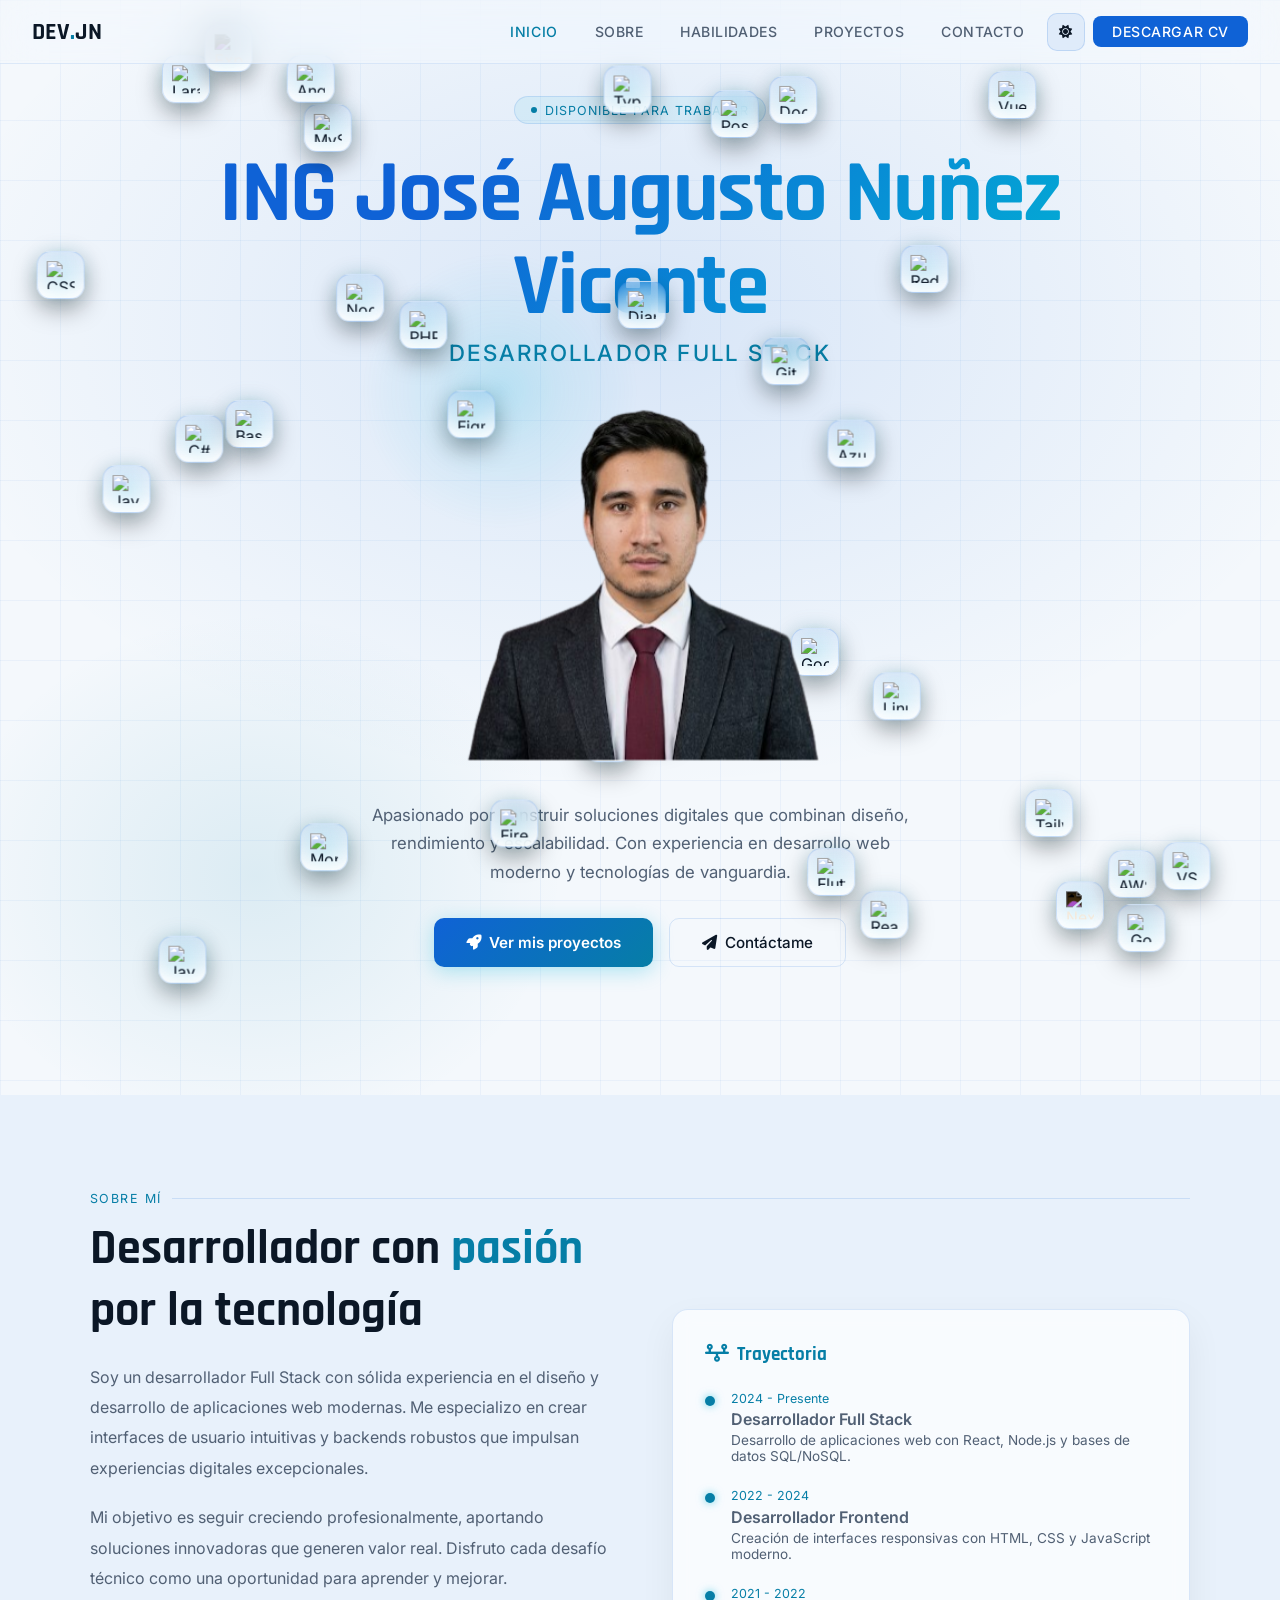
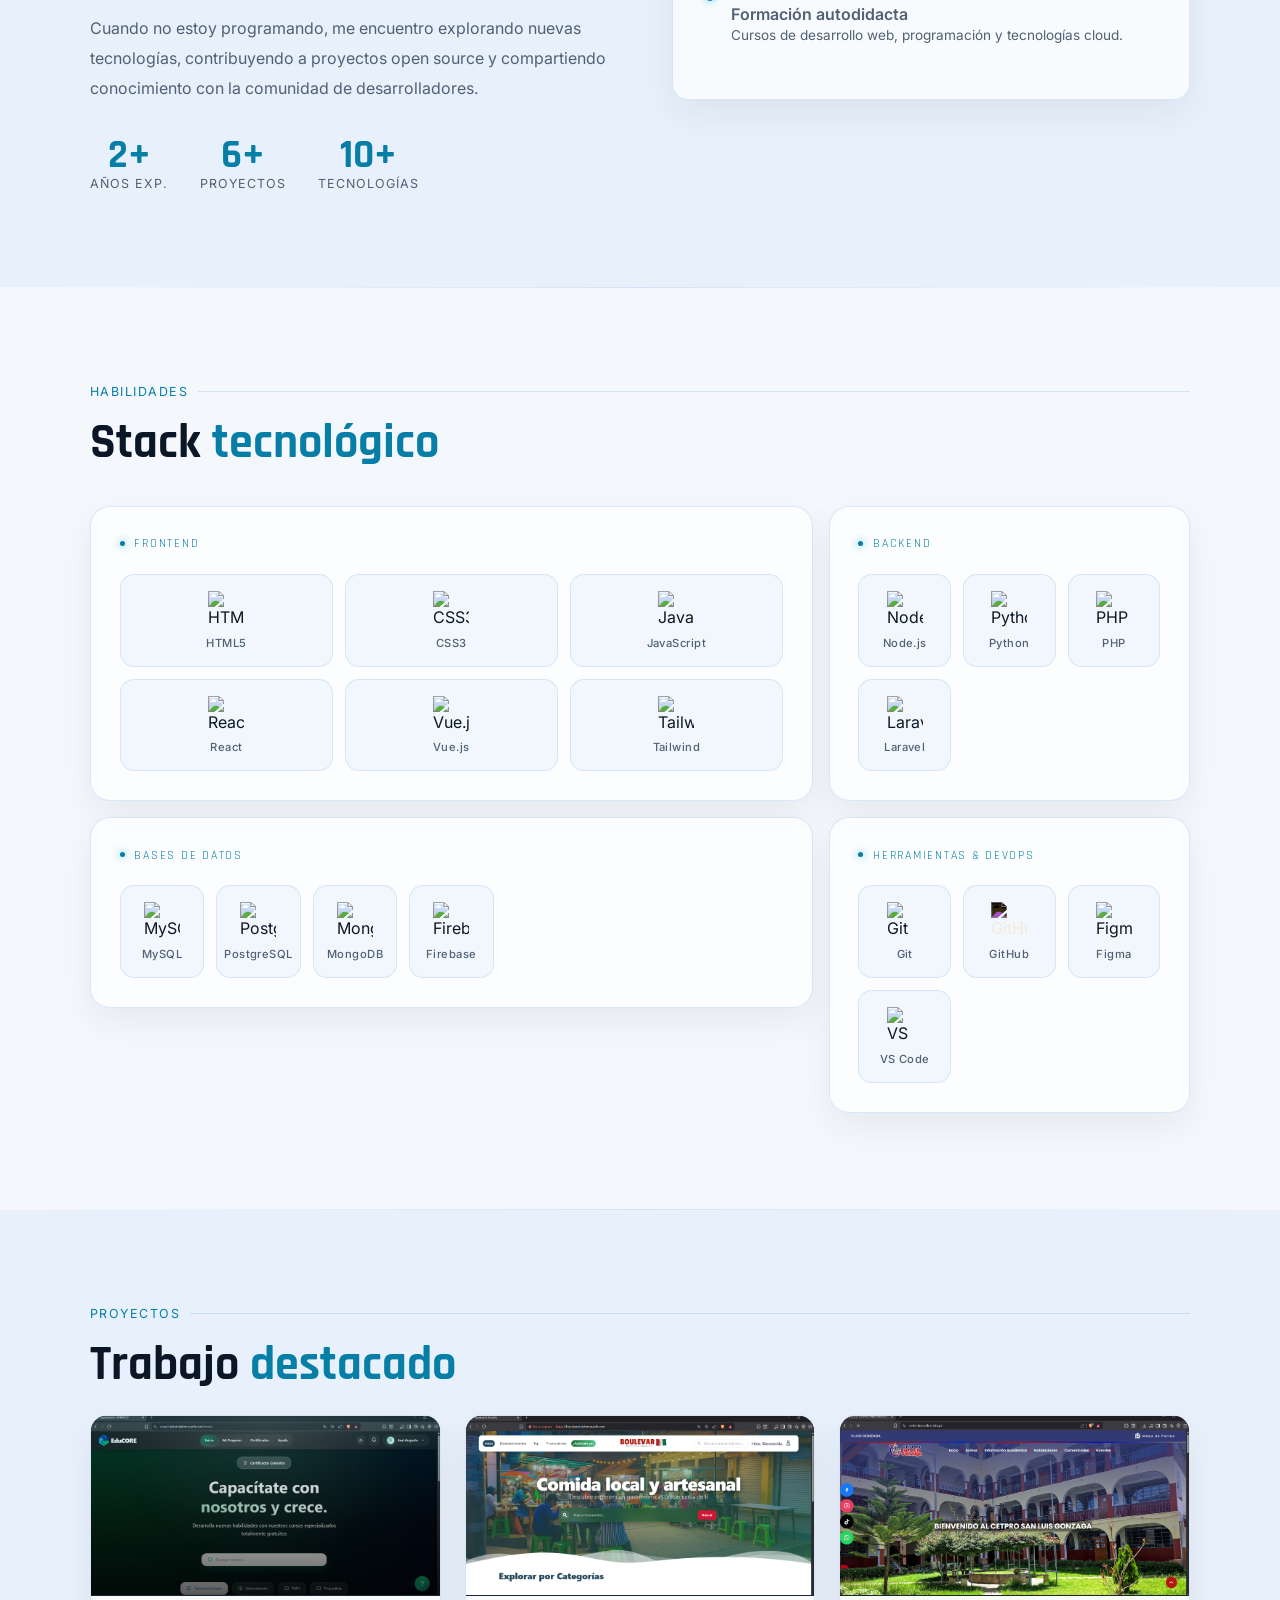
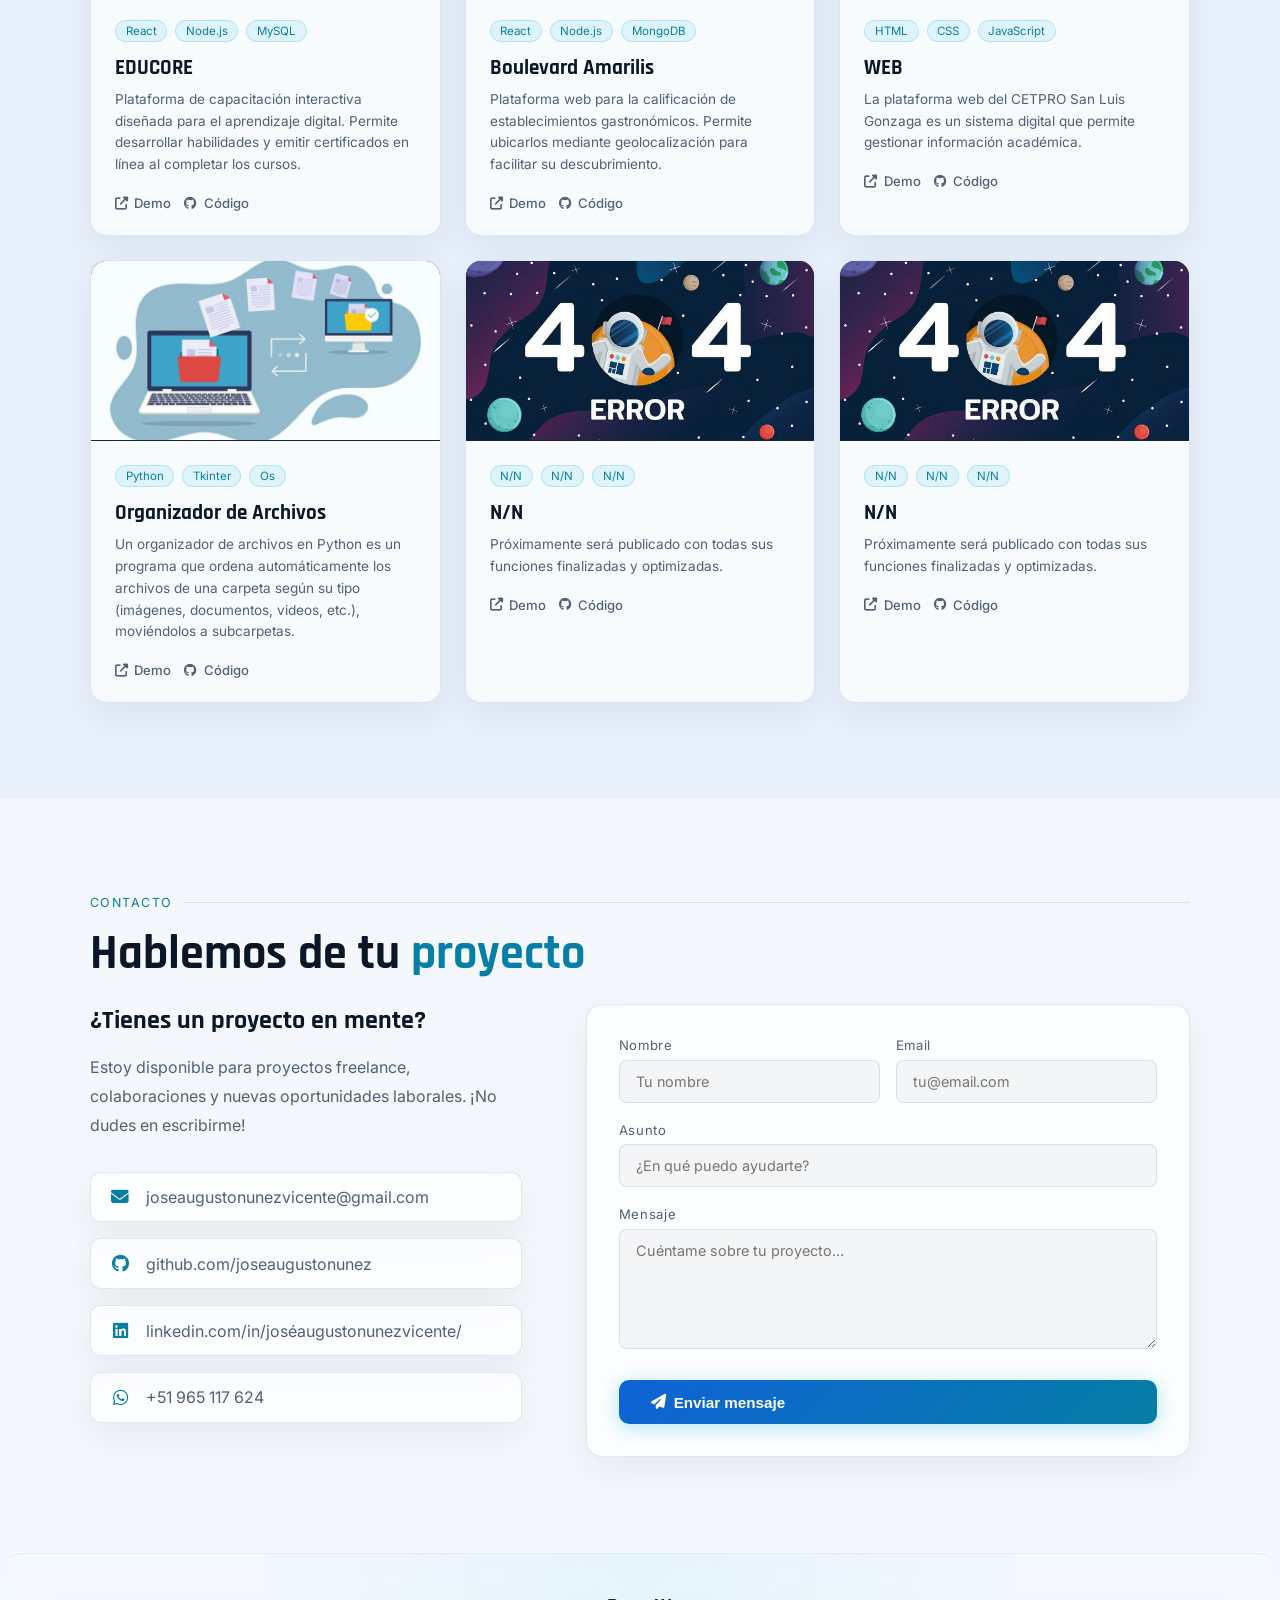
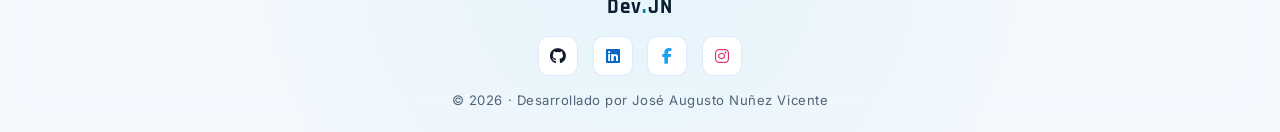
==== commit 46aa6a62: "Add files via upload" ====
--- a/index.html
+++ b/index.html
@@ -1,22 +1,26 @@
 <!doctype html>
 <html lang="es">
+
 <head>
   <meta charset="utf-8">
   <meta name="viewport" content="width=device-width, initial-scale=1">
-  <title>Portfolio</title>
+  <title>Portfolio José Augusto Nuñez Vicente</title>
+  <link rel="icon" type="image/svg+xml" href="img/logo.svg">
   <link rel="preconnect" href="https://fonts.googleapis.com">
   <link rel="preconnect" href="https://fonts.gstatic.com" crossorigin>
-  <link href="https://fonts.googleapis.com/css2?family=Inter:wght@400;600&family=Rajdhani:wght@700&display=swap" rel="stylesheet">
+  <link href="https://fonts.googleapis.com/css2?family=Inter:wght@400;600&family=Rajdhani:wght@700&display=swap"
+    rel="stylesheet">
   <link rel="stylesheet" href="https://cdnjs.cloudflare.com/ajax/libs/font-awesome/6.4.0/css/all.min.css">
   <link rel="stylesheet" href="styles.css">
 </head>
+
 <body>
 
   <!-- ====== LOADER ====== -->
- <div id="page-loader">
+  <div id="page-loader">
     <div class="loader"></div>
     <p class="loader-text">DEV<span>.</span>JN</p>
-  </div> 
+  </div>
 
   <header>
     <div class="logo">DEV<span>.</span>JN</div>
@@ -54,51 +58,184 @@
       </div>
 
       <div class="orbit-layer orbit-layer-1" aria-hidden="true">
-        <div class="orbit-item icon-r1-1"><div class="tech-icon" title="HTML5"><img src="https://cdn.jsdelivr.net/gh/devicons/devicon/icons/html5/html5-original.svg" width="28" height="28" alt="HTML5"></div></div>
-        <div class="orbit-item icon-r1-2"><div class="tech-icon" title="CSS3"><img src="https://cdn.jsdelivr.net/gh/devicons/devicon/icons/css3/css3-original.svg" width="28" height="28" alt="CSS3"></div></div>
-        <div class="orbit-item icon-r1-3"><div class="tech-icon" title="JavaScript"><img src="https://cdn.jsdelivr.net/gh/devicons/devicon/icons/javascript/javascript-original.svg" width="28" height="28" alt="JavaScript"></div></div>
-        <div class="orbit-item icon-r1-4"><div class="tech-icon" title="React"><img src="https://cdn.jsdelivr.net/gh/devicons/devicon/icons/react/react-original.svg" width="28" height="28" alt="React"></div></div>
-        <div class="orbit-item icon-r1-5"><div class="tech-icon" title="TypeScript"><img src="https://cdn.jsdelivr.net/gh/devicons/devicon/icons/typescript/typescript-original.svg" width="28" height="28" alt="TypeScript"></div></div>
-        <div class="orbit-item icon-r1-6"><div class="tech-icon" title="Next.js"><img src="https://cdn.jsdelivr.net/gh/devicons/devicon/icons/nextjs/nextjs-original.svg" width="28" height="28" alt="Next.js" style="filter:invert(1)"></div></div>
-        <div class="orbit-item icon-r1-7"><div class="tech-icon" title="Vue.js"><img src="https://cdn.jsdelivr.net/gh/devicons/devicon/icons/vuejs/vuejs-original.svg" width="28" height="28" alt="Vue.js"></div></div>
-       <div class="orbit-item icon-r2-24"><div class="tech-icon" title="Linux"><img src="https://cdn.jsdelivr.net/gh/devicons/devicon/icons/linux/linux-original.svg" width="28" height="28" alt="Linux"></div></div>
-      <div class="orbit-item icon-r2-31"><div class="tech-icon" title="Flutter"><img src="https://cdn.jsdelivr.net/gh/devicons/devicon/icons/flutter/flutter-original.svg" width="28" height="28" alt="Flutter"></div></div>
-      <div class="orbit-item icon-r2-21"><div class="tech-icon" title="Firebase"><img src="https://cdn.jsdelivr.net/gh/devicons/devicon/icons/firebase/firebase-plain.svg" width="28" height="28" alt="Firebase"></div></div>
-      <div class="orbit-item icon-r2-27"><div class="tech-icon" title="AWS"><img src="https://cdn.jsdelivr.net/gh/devicons/devicon/icons/amazonwebservices/amazonwebservices-original-wordmark.svg" width="28" height="28" alt="AWS"></div></div>
-      <div class="orbit-item icon-r2-28"><div class="tech-icon" title="Google Cloud"><img src="https://cdn.jsdelivr.net/gh/devicons/devicon/icons/googlecloud/googlecloud-original.svg" width="28" height="28" alt="Google Cloud"></div></div>
-      <div class="orbit-item icon-r2-29"><div class="tech-icon" title="Azure"><img src="https://cdn.jsdelivr.net/gh/devicons/devicon/icons/azure/azure-original.svg" width="28" height="28" alt="Azure"></div></div>
-      <div class="orbit-item icon-r2-25"><div class="tech-icon" title="Bash"><img src="https://cdn.jsdelivr.net/gh/devicons/devicon/icons/bash/bash-original.svg" width="28" height="28" alt="Bash"></div></div>
-      <div class="orbit-item icon-r2-22"><div class="tech-icon" title="PostgreSQL"><img src="https://cdn.jsdelivr.net/gh/devicons/devicon/icons/postgresql/postgresql-original.svg" width="28" height="28" alt="PostgreSQL"></div></div>
-      <div class="orbit-item icon-r2-32"><div class="tech-icon" title="Figma"><img src="https://cdn.jsdelivr.net/gh/devicons/devicon/icons/figma/figma-original.svg" width="28" height="28" alt="Figma"></div></div>
-       <div class="orbit-item icon-r2-33"><div class="tech-icon" title="VS Code"><img src="https://cdn.jsdelivr.net/gh/devicons/devicon/icons/vscode/vscode-original.svg" width="28" height="28" alt="VS Code"></div></div>
-        <div class="orbit-item icon-r1-8"><div class="tech-icon" title="Tailwind CSS"><img src="https://cdn.jsdelivr.net/gh/devicons/devicon/icons/tailwindcss/tailwindcss-original.svg" width="28" height="28" alt="Tailwind CSS"></div></div>
+        <div class="orbit-item icon-r1-1">
+          <div class="tech-icon" title="HTML5"><img
+              src="https://cdn.jsdelivr.net/gh/devicons/devicon/icons/html5/html5-original.svg" width="28" height="28"
+              alt="HTML5"></div>
+        </div>
+        <div class="orbit-item icon-r1-2">
+          <div class="tech-icon" title="CSS3"><img
+              src="https://cdn.jsdelivr.net/gh/devicons/devicon/icons/css3/css3-original.svg" width="28" height="28"
+              alt="CSS3"></div>
+        </div>
+        <div class="orbit-item icon-r1-3">
+          <div class="tech-icon" title="JavaScript"><img
+              src="https://cdn.jsdelivr.net/gh/devicons/devicon/icons/javascript/javascript-original.svg" width="28"
+              height="28" alt="JavaScript"></div>
+        </div>
+        <div class="orbit-item icon-r1-4">
+          <div class="tech-icon" title="React"><img
+              src="https://cdn.jsdelivr.net/gh/devicons/devicon/icons/react/react-original.svg" width="28" height="28"
+              alt="React"></div>
+        </div>
+        <div class="orbit-item icon-r1-5">
+          <div class="tech-icon" title="TypeScript"><img
+              src="https://cdn.jsdelivr.net/gh/devicons/devicon/icons/typescript/typescript-original.svg" width="28"
+              height="28" alt="TypeScript"></div>
+        </div>
+        <div class="orbit-item icon-r1-6">
+          <div class="tech-icon" title="Next.js"><img
+              src="https://cdn.jsdelivr.net/gh/devicons/devicon/icons/nextjs/nextjs-original.svg" width="28" height="28"
+              alt="Next.js" style="filter:invert(1)"></div>
+        </div>
+        <div class="orbit-item icon-r1-7">
+          <div class="tech-icon" title="Vue.js"><img
+              src="https://cdn.jsdelivr.net/gh/devicons/devicon/icons/vuejs/vuejs-original.svg" width="28" height="28"
+              alt="Vue.js"></div>
+        </div>
+        <div class="orbit-item icon-r2-24">
+          <div class="tech-icon" title="Linux"><img
+              src="https://cdn.jsdelivr.net/gh/devicons/devicon/icons/linux/linux-original.svg" width="28" height="28"
+              alt="Linux"></div>
+        </div>
+        <div class="orbit-item icon-r2-31">
+          <div class="tech-icon" title="Flutter"><img
+              src="https://cdn.jsdelivr.net/gh/devicons/devicon/icons/flutter/flutter-original.svg" width="28"
+              height="28" alt="Flutter"></div>
+        </div>
+        <div class="orbit-item icon-r2-21">
+          <div class="tech-icon" title="Firebase"><img
+              src="https://cdn.jsdelivr.net/gh/devicons/devicon/icons/firebase/firebase-plain.svg" width="28"
+              height="28" alt="Firebase"></div>
+        </div>
+        <div class="orbit-item icon-r2-27">
+          <div class="tech-icon" title="AWS"><img
+              src="https://cdn.jsdelivr.net/gh/devicons/devicon/icons/amazonwebservices/amazonwebservices-original-wordmark.svg"
+              width="28" height="28" alt="AWS"></div>
+        </div>
+        <div class="orbit-item icon-r2-28">
+          <div class="tech-icon" title="Google Cloud"><img
+              src="https://cdn.jsdelivr.net/gh/devicons/devicon/icons/googlecloud/googlecloud-original.svg" width="28"
+              height="28" alt="Google Cloud"></div>
+        </div>
+        <div class="orbit-item icon-r2-29">
+          <div class="tech-icon" title="Azure"><img
+              src="https://cdn.jsdelivr.net/gh/devicons/devicon/icons/azure/azure-original.svg" width="28" height="28"
+              alt="Azure"></div>
+        </div>
+        <div class="orbit-item icon-r2-25">
+          <div class="tech-icon" title="Bash"><img
+              src="https://cdn.jsdelivr.net/gh/devicons/devicon/icons/bash/bash-original.svg" width="28" height="28"
+              alt="Bash"></div>
+        </div>
+        <div class="orbit-item icon-r2-22">
+          <div class="tech-icon" title="PostgreSQL"><img
+              src="https://cdn.jsdelivr.net/gh/devicons/devicon/icons/postgresql/postgresql-original.svg" width="28"
+              height="28" alt="PostgreSQL"></div>
+        </div>
+        <div class="orbit-item icon-r2-32">
+          <div class="tech-icon" title="Figma"><img
+              src="https://cdn.jsdelivr.net/gh/devicons/devicon/icons/figma/figma-original.svg" width="28" height="28"
+              alt="Figma"></div>
+        </div>
+        <div class="orbit-item icon-r2-33">
+          <div class="tech-icon" title="VS Code"><img
+              src="https://cdn.jsdelivr.net/gh/devicons/devicon/icons/vscode/vscode-original.svg" width="28" height="28"
+              alt="VS Code"></div>
+        </div>
+        <div class="orbit-item icon-r1-8">
+          <div class="tech-icon" title="Tailwind CSS"><img
+              src="https://cdn.jsdelivr.net/gh/devicons/devicon/icons/tailwindcss/tailwindcss-original.svg" width="28"
+              height="28" alt="Tailwind CSS"></div>
+        </div>
       </div>
 
       <div class="orbit-layer orbit-layer-2" aria-hidden="true">
-        <div class="orbit-item icon-r2-1"><div class="tech-icon" title="Node.js"><img src="https://cdn.jsdelivr.net/gh/devicons/devicon/icons/nodejs/nodejs-original.svg" width="28" height="28" alt="Node.js"></div></div>
-        <div class="orbit-item icon-r2-2"><div class="tech-icon" title="Python"><img src="https://cdn.jsdelivr.net/gh/devicons/devicon/icons/python/python-original.svg" width="28" height="28" alt="Python"></div></div>
-        <div class="orbit-item icon-r2-3"><div class="tech-icon" title="MySQL"><img src="https://cdn.jsdelivr.net/gh/devicons/devicon/icons/mysql/mysql-original.svg" width="28" height="28" alt="MySQL"></div></div>
-        <div class="orbit-item icon-r2-4"><div class="tech-icon" title="Git"><img src="https://cdn.jsdelivr.net/gh/devicons/devicon/icons/git/git-original.svg" width="28" height="28" alt="Git"></div></div>
-        <div class="orbit-item icon-r2-5"><div class="tech-icon" title="Docker"><img src="https://cdn.jsdelivr.net/gh/devicons/devicon/icons/docker/docker-original.svg" width="28" height="28" alt="Docker"></div></div>
-        <div class="orbit-item icon-r2-6"><div class="tech-icon" title="MongoDB"><img src="https://cdn.jsdelivr.net/gh/devicons/devicon/icons/mongodb/mongodb-original.svg" width="28" height="28" alt="MongoDB"></div></div>
-        <div class="orbit-item icon-r2-7"><div class="tech-icon" title="Redux"><img src="https://cdn.jsdelivr.net/gh/devicons/devicon/icons/redux/redux-original.svg" width="28" height="28" alt="Redux"></div></div>
-        <div class="orbit-item icon-r2-8"><div class="tech-icon" title="Angular"><img src="https://cdn.jsdelivr.net/gh/devicons/devicon/icons/angularjs/angularjs-original.svg" width="28" height="28" alt="Angular"></div></div>
-        <div class="orbit-item icon-r2-9"><div class="tech-icon" title="Java"><img src="https://cdn.jsdelivr.net/gh/devicons/devicon/icons/java/java-original.svg" width="28" height="28" alt="Java"></div></div>
-        <div class="orbit-item icon-r2-10"><div class="tech-icon" title="C#"><img src="https://cdn.jsdelivr.net/gh/devicons/devicon/icons/csharp/csharp-original.svg" width="28" height="28" alt="C#"></div></div>
-        <div class="orbit-item icon-r2-11"><div class="tech-icon" title="Go"><img src="https://cdn.jsdelivr.net/gh/devicons/devicon/icons/go/go-original.svg" width="28" height="28" alt="Go"></div></div>
-        <div class="orbit-item icon-r2-12"><div class="tech-icon" title="Django"><img src="https://cdn.jsdelivr.net/gh/devicons/devicon/icons/django/django-plain.svg" width="28" height="28" alt="Django"></div></div>
-        <div class="orbit-item icon-r2-13"><div class="tech-icon" title="PHP"><img src="https://cdn.jsdelivr.net/gh/devicons/devicon/icons/php/php-original.svg" width="28" height="28" alt="PHP"></div></div>
-        <div class="orbit-item icon-r2-14"><div class="tech-icon" title="Laravel"><img src="https://cdn.jsdelivr.net/gh/devicons/devicon/icons/laravel/laravel-original.svg" width="28" height="28" alt="Laravel"></div></div>
-        <div class="orbit-item icon-r2-15"><div class="tech-icon" title="Express.js"><img src="https://cdn.jsdelivr.net/gh/devicons/devicon/icons/express/express-original.svg" width="28" height="28" alt="Express.js" style="filter:invert(1)"></div></div>
+        <div class="orbit-item icon-r2-1">
+          <div class="tech-icon" title="Node.js"><img
+              src="https://cdn.jsdelivr.net/gh/devicons/devicon/icons/nodejs/nodejs-original.svg" width="28" height="28"
+              alt="Node.js"></div>
+        </div>
+        <div class="orbit-item icon-r2-2">
+          <div class="tech-icon" title="Python"><img
+              src="https://cdn.jsdelivr.net/gh/devicons/devicon/icons/python/python-original.svg" width="28" height="28"
+              alt="Python"></div>
+        </div>
+        <div class="orbit-item icon-r2-3">
+          <div class="tech-icon" title="MySQL"><img
+              src="https://cdn.jsdelivr.net/gh/devicons/devicon/icons/mysql/mysql-original.svg" width="28" height="28"
+              alt="MySQL"></div>
+        </div>
+        <div class="orbit-item icon-r2-4">
+          <div class="tech-icon" title="Git"><img
+              src="https://cdn.jsdelivr.net/gh/devicons/devicon/icons/git/git-original.svg" width="28" height="28"
+              alt="Git"></div>
+        </div>
+        <div class="orbit-item icon-r2-5">
+          <div class="tech-icon" title="Docker"><img
+              src="https://cdn.jsdelivr.net/gh/devicons/devicon/icons/docker/docker-original.svg" width="28" height="28"
+              alt="Docker"></div>
+        </div>
+        <div class="orbit-item icon-r2-6">
+          <div class="tech-icon" title="MongoDB"><img
+              src="https://cdn.jsdelivr.net/gh/devicons/devicon/icons/mongodb/mongodb-original.svg" width="28"
+              height="28" alt="MongoDB"></div>
+        </div>
+        <div class="orbit-item icon-r2-7">
+          <div class="tech-icon" title="Redux"><img
+              src="https://cdn.jsdelivr.net/gh/devicons/devicon/icons/redux/redux-original.svg" width="28" height="28"
+              alt="Redux"></div>
+        </div>
+        <div class="orbit-item icon-r2-8">
+          <div class="tech-icon" title="Angular"><img
+              src="https://cdn.jsdelivr.net/gh/devicons/devicon/icons/angularjs/angularjs-original.svg" width="28"
+              height="28" alt="Angular"></div>
+        </div>
+        <div class="orbit-item icon-r2-9">
+          <div class="tech-icon" title="Java"><img
+              src="https://cdn.jsdelivr.net/gh/devicons/devicon/icons/java/java-original.svg" width="28" height="28"
+              alt="Java"></div>
+        </div>
+        <div class="orbit-item icon-r2-10">
+          <div class="tech-icon" title="C#"><img
+              src="https://cdn.jsdelivr.net/gh/devicons/devicon/icons/csharp/csharp-original.svg" width="28" height="28"
+              alt="C#"></div>
+        </div>
+        <div class="orbit-item icon-r2-11">
+          <div class="tech-icon" title="Go"><img
+              src="https://cdn.jsdelivr.net/gh/devicons/devicon/icons/go/go-original.svg" width="28" height="28"
+              alt="Go"></div>
+        </div>
+        <div class="orbit-item icon-r2-12">
+          <div class="tech-icon" title="Django"><img
+              src="https://cdn.jsdelivr.net/gh/devicons/devicon/icons/django/django-plain.svg" width="28" height="28"
+              alt="Django"></div>
+        </div>
+        <div class="orbit-item icon-r2-13">
+          <div class="tech-icon" title="PHP"><img
+              src="https://cdn.jsdelivr.net/gh/devicons/devicon/icons/php/php-original.svg" width="28" height="28"
+              alt="PHP"></div>
+        </div>
+        <div class="orbit-item icon-r2-14">
+          <div class="tech-icon" title="Laravel"><img
+              src="https://cdn.jsdelivr.net/gh/devicons/devicon/icons/laravel/laravel-original.svg" width="28"
+              height="28" alt="Laravel"></div>
+        </div>
+        <div class="orbit-item icon-r2-15">
+          <div class="tech-icon" title="Express.js"><img
+              src="https://cdn.jsdelivr.net/gh/devicons/devicon/icons/express/express-original.svg" width="28"
+              height="28" alt="Express.js" style="filter:invert(1)"></div>
+        </div>
       </div>
       <p class="hero-desc">
-        Apasionado por construir soluciones digitales que combinan diseño, rendimiento y escalabilidad. Con experiencia en desarrollo web moderno y tecnologías de vanguardia.
+        Apasionado por construir soluciones digitales que combinan diseño, rendimiento y escalabilidad. Con experiencia
+        en desarrollo web moderno y tecnologías de vanguardia.
       </p>
       <div class="hero-btns">
         <a href="#proyectos" class="btn-primary"><i class="fas fa-rocket"></i> Ver mis proyectos</a>
         <a href="#contacto" class="btn-outline"><i class="fas fa-paper-plane"></i> Contáctame</a>
       </div>
-    
+
     </div>
   </section>
 
@@ -109,13 +246,26 @@
       <div class="about-grid">
         <div class="about-text">
           <h2 class="section-title">Desarrollador con <span>pasión</span> por la tecnología</h2>
-          <p>Soy un desarrollador Full Stack con sólida experiencia en el diseño y desarrollo de aplicaciones web modernas. Me especializo en crear interfaces de usuario intuitivas y backends robustos que impulsan experiencias digitales excepcionales.</p>
-          <p>Mi objetivo es seguir creciendo profesionalmente, aportando soluciones innovadoras que generen valor real. Disfruto cada desafío técnico como una oportunidad para aprender y mejorar.</p>
-          <p>Cuando no estoy programando, me encuentro explorando nuevas tecnologías, contribuyendo a proyectos open source y compartiendo conocimiento con la comunidad de desarrolladores.</p>
+          <p>Soy un desarrollador Full Stack con sólida experiencia en el diseño y desarrollo de aplicaciones web
+            modernas. Me especializo en crear interfaces de usuario intuitivas y backends robustos que impulsan
+            experiencias digitales excepcionales.</p>
+          <p>Mi objetivo es seguir creciendo profesionalmente, aportando soluciones innovadoras que generen valor real.
+            Disfruto cada desafío técnico como una oportunidad para aprender y mejorar.</p>
+          <p>Cuando no estoy programando, me encuentro explorando nuevas tecnologías, contribuyendo a proyectos open
+            source y compartiendo conocimiento con la comunidad de desarrolladores.</p>
           <div class="stats-row">
-            <div class="stat-item"><div class="stat-num">3+</div><div class="stat-label">Años exp.</div></div>
-            <div class="stat-item"><div class="stat-num">20+</div><div class="stat-label">Proyectos</div></div>
-            <div class="stat-item"><div class="stat-num">10+</div><div class="stat-label">Tecnologías</div></div>
+            <div class="stat-item">
+              <div class="stat-num">2+</div>
+              <div class="stat-label">Años exp.</div>
+            </div>
+            <div class="stat-item">
+              <div class="stat-num">6+</div>
+              <div class="stat-label">Proyectos</div>
+            </div>
+            <div class="stat-item">
+              <div class="stat-num">10+</div>
+              <div class="stat-label">Tecnologías</div>
+            </div>
           </div>
         </div>
         <div class="about-visual">
@@ -165,12 +315,23 @@
         <div class="bento-card bento-featured">
           <div class="bento-label">Frontend</div>
           <div class="bento-icons-grid">
-            <div class="bento-tech"><img src="https://cdn.jsdelivr.net/gh/devicons/devicon/icons/html5/html5-original.svg" width="36" height="36" alt="HTML5"><span>HTML5</span></div>
-            <div class="bento-tech"><img src="https://cdn.jsdelivr.net/gh/devicons/devicon/icons/css3/css3-original.svg" width="36" height="36" alt="CSS3"><span>CSS3</span></div>
-            <div class="bento-tech"><img src="https://cdn.jsdelivr.net/gh/devicons/devicon/icons/javascript/javascript-original.svg" width="36" height="36" alt="JavaScript"><span>JavaScript</span></div>
-            <div class="bento-tech"><img src="https://cdn.jsdelivr.net/gh/devicons/devicon/icons/react/react-original.svg" width="36" height="36" alt="React"><span>React</span></div>
-            <div class="bento-tech"><img src="https://cdn.jsdelivr.net/gh/devicons/devicon/icons/vuejs/vuejs-original.svg" width="36" height="36" alt="Vue.js"><span>Vue.js</span></div>
-            <div class="bento-tech"><img src="https://cdn.jsdelivr.net/gh/devicons/devicon/icons/tailwindcss/tailwindcss-original.svg" width="36" height="36" alt="Tailwind"><span>Tailwind</span></div>
+            <div class="bento-tech"><img
+                src="https://cdn.jsdelivr.net/gh/devicons/devicon/icons/html5/html5-original.svg" width="36" height="36"
+                alt="HTML5"><span>HTML5</span></div>
+            <div class="bento-tech"><img src="https://cdn.jsdelivr.net/gh/devicons/devicon/icons/css3/css3-original.svg"
+                width="36" height="36" alt="CSS3"><span>CSS3</span></div>
+            <div class="bento-tech"><img
+                src="https://cdn.jsdelivr.net/gh/devicons/devicon/icons/javascript/javascript-original.svg" width="36"
+                height="36" alt="JavaScript"><span>JavaScript</span></div>
+            <div class="bento-tech"><img
+                src="https://cdn.jsdelivr.net/gh/devicons/devicon/icons/react/react-original.svg" width="36" height="36"
+                alt="React"><span>React</span></div>
+            <div class="bento-tech"><img
+                src="https://cdn.jsdelivr.net/gh/devicons/devicon/icons/vuejs/vuejs-original.svg" width="36" height="36"
+                alt="Vue.js"><span>Vue.js</span></div>
+            <div class="bento-tech"><img
+                src="https://cdn.jsdelivr.net/gh/devicons/devicon/icons/tailwindcss/tailwindcss-original.svg" width="36"
+                height="36" alt="Tailwind"><span>Tailwind</span></div>
           </div>
         </div>
 
@@ -178,10 +339,17 @@
         <div class="bento-card">
           <div class="bento-label">Backend</div>
           <div class="bento-icons-grid">
-            <div class="bento-tech"><img src="https://cdn.jsdelivr.net/gh/devicons/devicon/icons/nodejs/nodejs-original.svg" width="36" height="36" alt="Node.js"><span>Node.js</span></div>
-            <div class="bento-tech"><img src="https://cdn.jsdelivr.net/gh/devicons/devicon/icons/python/python-original.svg" width="36" height="36" alt="Python"><span>Python</span></div>
-            <div class="bento-tech"><img src="https://cdn.jsdelivr.net/gh/devicons/devicon/icons/php/php-original.svg" width="36" height="36" alt="PHP"><span>PHP</span></div>
-            <div class="bento-tech"><img src="https://cdn.jsdelivr.net/gh/devicons/devicon/icons/laravel/laravel-original.svg" width="36" height="36" alt="Laravel"><span>Laravel</span></div>
+            <div class="bento-tech"><img
+                src="https://cdn.jsdelivr.net/gh/devicons/devicon/icons/nodejs/nodejs-original.svg" width="36"
+                height="36" alt="Node.js"><span>Node.js</span></div>
+            <div class="bento-tech"><img
+                src="https://cdn.jsdelivr.net/gh/devicons/devicon/icons/python/python-original.svg" width="36"
+                height="36" alt="Python"><span>Python</span></div>
+            <div class="bento-tech"><img src="https://cdn.jsdelivr.net/gh/devicons/devicon/icons/php/php-original.svg"
+                width="36" height="36" alt="PHP"><span>PHP</span></div>
+            <div class="bento-tech"><img
+                src="https://cdn.jsdelivr.net/gh/devicons/devicon/icons/laravel/laravel-original.svg" width="36"
+                height="36" alt="Laravel"><span>Laravel</span></div>
           </div>
         </div>
 
@@ -189,10 +357,18 @@
         <div class="bento-card">
           <div class="bento-label">Bases de datos</div>
           <div class="bento-icons-grid">
-            <div class="bento-tech"><img src="https://cdn.jsdelivr.net/gh/devicons/devicon/icons/mysql/mysql-original.svg" width="36" height="36" alt="MySQL"><span>MySQL</span></div>
-            <div class="bento-tech"><img src="https://cdn.jsdelivr.net/gh/devicons/devicon/icons/postgresql/postgresql-original.svg" width="36" height="36" alt="PostgreSQL"><span>PostgreSQL</span></div>
-            <div class="bento-tech"><img src="https://cdn.jsdelivr.net/gh/devicons/devicon/icons/mongodb/mongodb-original.svg" width="36" height="36" alt="MongoDB"><span>MongoDB</span></div>
-            <div class="bento-tech"><img src="https://cdn.jsdelivr.net/gh/devicons/devicon/icons/firebase/firebase-plain.svg" width="36" height="36" alt="Firebase"><span>Firebase</span></div>
+            <div class="bento-tech"><img
+                src="https://cdn.jsdelivr.net/gh/devicons/devicon/icons/mysql/mysql-original.svg" width="36" height="36"
+                alt="MySQL"><span>MySQL</span></div>
+            <div class="bento-tech"><img
+                src="https://cdn.jsdelivr.net/gh/devicons/devicon/icons/postgresql/postgresql-original.svg" width="36"
+                height="36" alt="PostgreSQL"><span>PostgreSQL</span></div>
+            <div class="bento-tech"><img
+                src="https://cdn.jsdelivr.net/gh/devicons/devicon/icons/mongodb/mongodb-original.svg" width="36"
+                height="36" alt="MongoDB"><span>MongoDB</span></div>
+            <div class="bento-tech"><img
+                src="https://cdn.jsdelivr.net/gh/devicons/devicon/icons/firebase/firebase-plain.svg" width="36"
+                height="36" alt="Firebase"><span>Firebase</span></div>
           </div>
         </div>
 
@@ -200,10 +376,17 @@
         <div class="bento-card bento-tools">
           <div class="bento-label">Herramientas &amp; DevOps</div>
           <div class="bento-icons-grid">
-            <div class="bento-tech"><img src="https://cdn.jsdelivr.net/gh/devicons/devicon/icons/git/git-original.svg" width="36" height="36" alt="Git"><span>Git</span></div>
-            <div class="bento-tech"><img src="https://cdn.jsdelivr.net/gh/devicons/devicon/icons/github/github-original.svg" width="36" height="36" alt="GitHub" style="filter:invert(1)"><span>GitHub</span></div>
-            <div class="bento-tech"><img src="https://cdn.jsdelivr.net/gh/devicons/devicon/icons/figma/figma-original.svg" width="36" height="36" alt="Figma"><span>Figma</span></div>
-            <div class="bento-tech"><img src="https://cdn.jsdelivr.net/gh/devicons/devicon/icons/vscode/vscode-original.svg" width="36" height="36" alt="VS Code"><span>VS Code</span></div>
+            <div class="bento-tech"><img src="https://cdn.jsdelivr.net/gh/devicons/devicon/icons/git/git-original.svg"
+                width="36" height="36" alt="Git"><span>Git</span></div>
+            <div class="bento-tech"><img
+                src="https://cdn.jsdelivr.net/gh/devicons/devicon/icons/github/github-original.svg" width="36"
+                height="36" alt="GitHub" style="filter:invert(1)"><span>GitHub</span></div>
+            <div class="bento-tech"><img
+                src="https://cdn.jsdelivr.net/gh/devicons/devicon/icons/figma/figma-original.svg" width="36" height="36"
+                alt="Figma"><span>Figma</span></div>
+            <div class="bento-tech"><img
+                src="https://cdn.jsdelivr.net/gh/devicons/devicon/icons/vscode/vscode-original.svg" width="36"
+                height="36" alt="VS Code"><span>VS Code</span></div>
           </div>
         </div>
 
@@ -226,83 +409,108 @@
             <div class="project-img-overlay"></div>
           </div>
           <div class="project-body">
-            <div class="project-tags"><span class="tag">React</span><span class="tag">Node.js</span><span class="tag">MongoDB</span></div>
-            <h3 class="project-title">E-Commerce App</h3>
-            <p class="project-desc">Plataforma de compras online con carrito de compras, pagos integrados y panel de administración completo.</p>
+            <div class="project-tags"><span class="tag">React</span><span class="tag">Node.js</span><span
+                class="tag">MySQL</span></div>
+            <h3 class="project-title">EDUCORE </h3>
+            <p class="project-desc">Plataforma de capacitación interactiva diseñada para el aprendizaje digital.
+              Permite desarrollar habilidades y emitir certificados en línea al completar los cursos.</p>
             <div class="project-links">
-              <a href="#" class="proj-link"><i class="fas fa-external-link-alt"></i> Demo</a>
-              <a href="#" class="proj-link"><i class="fab fa-github"></i> Código</a>
+              <a href="https://capacitacion.sistemasudh.com/" class="proj-link"><i class="fas fa-external-link-alt"></i>
+                Demo</a>
+              <a href="https://github.com/joseaugustonunez" class="proj-link"><i class="fab fa-github"></i> Código</a>
             </div>
           </div>
         </div>
 
         <div class="project-card">
-          <div class="project-img" >
-            <img src="img/project2.png" alt="Dashboard Analytics"></div>
+          <div class="project-img">
+            <img src="img/project2.png" alt="Dashboard Analytics">
+          </div>
           <div class="project-body">
-            <div class="project-tags"><span class="tag">Vue.js</span><span class="tag">Python</span><span class="tag">PostgreSQL</span></div>
-            <h3 class="project-title">Dashboard Analytics</h3>
-            <p class="project-desc">Panel de análisis de datos en tiempo real con gráficos interactivos, reportes y exportación a PDF.</p>
+            <div class="project-tags"><span class="tag">React</span><span class="tag">Node.js</span><span
+                class="tag">MongoDB</span></div>
+            <h3 class="project-title">Boulevard Amarilis</h3>
+            <p class="project-desc">Plataforma web para la calificación de establecimientos gastronómicos.
+              Permite ubicarlos mediante geolocalización para facilitar su descubrimiento.</p>
             <div class="project-links">
-              <a href="#" class="proj-link"><i class="fas fa-external-link-alt"></i> Demo</a>
-              <a href="#" class="proj-link"><i class="fab fa-github"></i> Código</a>
+              <a href="https://boulevard.sistemasudh.com/" class="proj-link"><i class="fas fa-external-link-alt"></i>
+                Demo</a>
+              <a href="https://github.com/joseaugustonunez" class="proj-link"><i class="fab fa-github"></i> Código</a>
             </div>
           </div>
         </div>
 
         <div class="project-card">
-          <div class="project-img" >
-            <img src="img/project1.png" alt="Chat en Tiempo Real"></div>
+          <div class="project-img">
+            <img src="img/project3.png" alt="Chat en Tiempo Real">
+          </div>
           <div class="project-body">
-            <div class="project-tags"><span class="tag">Socket.io</span><span class="tag">Node.js</span><span class="tag">React</span></div>
-            <h3 class="project-title">Chat en Tiempo Real</h3>
-            <p class="project-desc">Aplicación de mensajería instantánea con salas de chat, notificaciones y soporte para archivos multimedia.</p>
+            <div class="project-tags"><span class="tag">HTML</span><span class="tag">CSS</span><span
+                class="tag">JavaScript</span></div>
+            <h3 class="project-title">WEB</h3>
+            <p class="project-desc">La plataforma web del CETPRO San Luis Gonzaga es un sistema digital que permite
+              gestionar información académica.</p>
             <div class="project-links">
-              <a href="#" class="proj-link"><i class="fas fa-external-link-alt"></i> Demo</a>
-              <a href="#" class="proj-link"><i class="fab fa-github"></i> Código</a>
+              <a href="https://www.cetecnicosanluis.edu.pe/" class="proj-link"><i class="fas fa-external-link-alt"></i>
+                Demo</a>
+              <a href="https://github.com/joseaugustonunez" class="proj-link"><i class="fab fa-github"></i> Código</a>
             </div>
           </div>
         </div>
 
         <div class="project-card">
-          <div class="project-img" >
-            <img src="img/project2.png" alt="Sistema de Citas Médicas"></div>
+          <div class="project-img">
+            <img src="img/project4.jpg" alt="Organizador de Archivos">
+          </div>
           <div class="project-body">
-            <div class="project-tags"><span class="tag">PHP</span><span class="tag">MySQL</span><span class="tag">Bootstrap</span></div>
-            <h3 class="project-title">Sistema de Citas Médicas</h3>
-            <p class="project-desc">Gestión de citas médicas con calendario interactivo, historial de pacientes y recordatorios automáticos.</p>
+            <div class="project-tags"><span class="tag">Python</span><span class="tag">Tkinter</span><span
+                class="tag">Os</span></div>
+            <h3 class="project-title">Organizador de Archivos</h3>
+            <p class="project-desc">Un organizador de archivos en Python es un programa que ordena automáticamente los
+              archivos de una carpeta según su tipo (imágenes, documentos, videos, etc.), moviéndolos a subcarpetas.</p>
             <div class="project-links">
-              <a href="#" class="proj-link"><i class="fas fa-external-link-alt"></i> Demo</a>
-              <a href="#" class="proj-link"><i class="fab fa-github"></i> Código</a>
+              <a href="https://github.com/joseaugustonunez" class="proj-link"><i class="fas fa-external-link-alt"></i>
+                Demo</a>
+              <a href="https://github.com/joseaugustonunez" class="proj-link"><i class="fab fa-github"></i> Código</a>
             </div>
           </div>
         </div>
 
         <div class="project-card">
-          <div class="project-img" >
-            <img src="img/project1.png" alt="Plataforma Educativa"></div>
+          <div class="project-img">
+            <img src="img/error.jpg" alt="Plataforma Educativa">
+          </div>
           <div class="project-body">
-            <div class="project-tags"><span class="tag">React</span><span class="tag">Firebase</span><span class="tag">Tailwind</span></div>
-            <h3 class="project-title">Plataforma Educativa</h3>
-            <p class="project-desc">LMS con cursos en video, quizzes interactivos, seguimiento de progreso y certificados digitales.</p>
-            <div class="project-links">
-              <a href="#" class="proj-link"><i class="fas fa-external-link-alt"></i> Demo</a>
-              <a href="#" class="proj-link"><i class="fab fa-github"></i> Código</a>
-            </div>
+            <div class="project-tags"><span class="tag">N/N</span><span class="tag">N/N</span><span
+                    class="tag">N/N</span></div>
+            <h3 class="project-title">N/N  </h3>
+                <p class="project-desc">Próximamente será publicado con todas sus funciones finalizadas y optimizadas.
+                </p>
+                <div class="project-links">
+                  <a href="https://github.com/joseaugustonunez" class="proj-link"><i
+                      class="fas fa-external-link-alt"></i> Demo</a>
+                  <a href="https://github.com/joseaugustonunez" class="proj-link"><i class="fab fa-github"></i>
+                    Código</a>
+                </div>
           </div>
         </div>
 
         <div class="project-card">
-          <div class="project-img" >
-            <img src="img/project2.png" alt="App de Gestión de Tareas"></div>
+          <div class="project-img">
+            <img src="img/error.jpg" alt="App de Gestión de Tareas">
+          </div>
           <div class="project-body">
-            <div class="project-tags"><span class="tag">React Native</span><span class="tag">Node.js</span><span class="tag">MongoDB</span></div>
-            <h3 class="project-title">App de Gestión de Tareas</h3>
-            <p class="project-desc">Aplicación móvil para organización de proyectos con tableros Kanban, etiquetas y colaboración en equipo.</p>
-            <div class="project-links">
-              <a href="#" class="proj-link"><i class="fas fa-external-link-alt"></i> Demo</a>
-              <a href="#" class="proj-link"><i class="fab fa-github"></i> Código</a>
-            </div>
+            <div class="project-tags"><span class="tag">N/N</span><span class="tag">N/N</span><span
+                    class="tag">N/N</span></div>
+            <h3 class="project-title">N/N </h3>
+                <p class="project-desc">Próximamente será publicado con todas sus funciones finalizadas y optimizadas.
+                </p>
+                <div class="project-links">
+                  <a href="https://github.com/joseaugustonunez" class="proj-link"><i
+                      class="fas fa-external-link-alt"></i> Demo</a>
+                  <a href="https://github.com/joseaugustonunez" class="proj-link"><i class="fab fa-github"></i>
+                    Código</a>
+                </div>
           </div>
         </div>
 
@@ -318,7 +526,8 @@
       <div class="contact-grid">
         <div class="contact-info">
           <h3>¿Tienes un proyecto en mente?</h3>
-          <p>Estoy disponible para proyectos freelance, colaboraciones y nuevas oportunidades laborales. ¡No dudes en escribirme!</p>
+          <p>Estoy disponible para proyectos freelance, colaboraciones y nuevas oportunidades laborales. ¡No dudes en
+            escribirme!</p>
           <div class="contact-links">
             <a href="mailto:joseaugustonunezvicente@gmail.com" class="contact-link">
               <i class="fas fa-envelope"></i>
@@ -328,7 +537,8 @@
               <i class="fab fa-github"></i>
               <span>github.com/joseaugustonunez</span>
             </a>
-            <a href="https://www.linkedin.com/in/jos%C3%A9-augusto-n%C3%BA%C3%B1ez-vicente-37033625a/" target="_blank" class="contact-link">
+            <a href="https://www.linkedin.com/in/jos%C3%A9-augusto-n%C3%BA%C3%B1ez-vicente-37033625a/" target="_blank"
+              class="contact-link">
               <i class="fab fa-linkedin"></i>
               <span>linkedin.com/in/joséaugustonunezvicente/</span>
             </a>
@@ -371,9 +581,13 @@
       <div class="footer-logo">Dev<span>.</span>JN</div>
       <div class="social-links">
         <a href="https://github.com/joseaugustonunez" class="social-link github"><i class="fab fa-github"></i></a>
-        <a href="https://www.linkedin.com/public-profile/settings/" class="social-link"><i class="fab fa-linkedin"></i></a>
-        <a href="#" class="social-link"><i class="fab fa-twitter"></i></a>
-        <a href="https://www.linkedin.com/public-profile/settings/" class="social-link"><i class="fab fa-instagram"></i></a>
+        <a href="https://www.linkedin.com/in/jos%C3%A9-augusto-n%C3%BA%C3%B1ez-vicente-37033625a/"
+          class="social-link"><i class="fab fa-linkedin"></i></a>
+        <a href="https://www.facebook.com/joseaugusto.nunezvicente.1/" target="_blank" rel="noopener noreferrer"
+          class="social-link">
+          <i class="fab fa-facebook-f"></i>
+        </a>
+        <a href="https://www.instagram.com/josenunez__22" class="social-link"><i class="fab fa-instagram"></i></a>
       </div>
       <p class="footer-copy">© 2026 · Desarrollado por José Augusto Nuñez Vicente</p>
     </div>
@@ -381,4 +595,5 @@
 
   <script src="script.js"></script>
 </body>
+
 </html>
